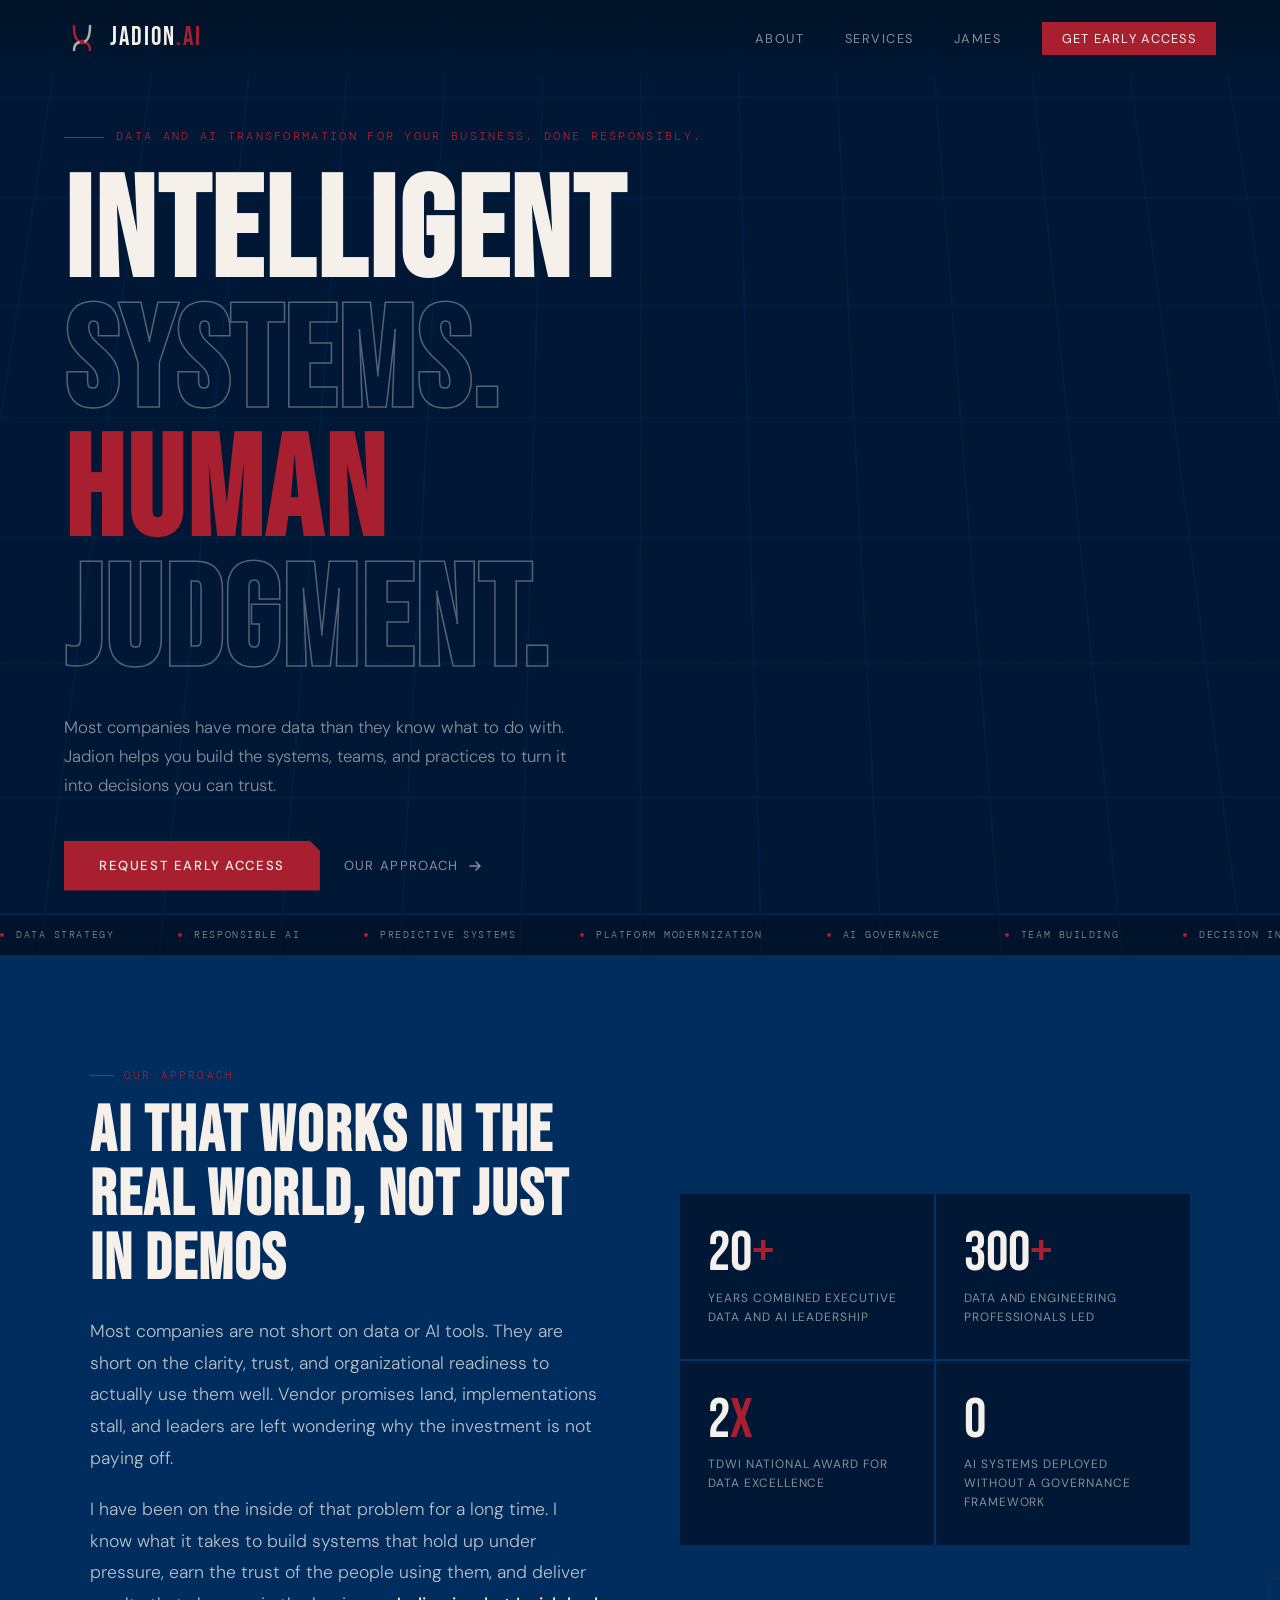
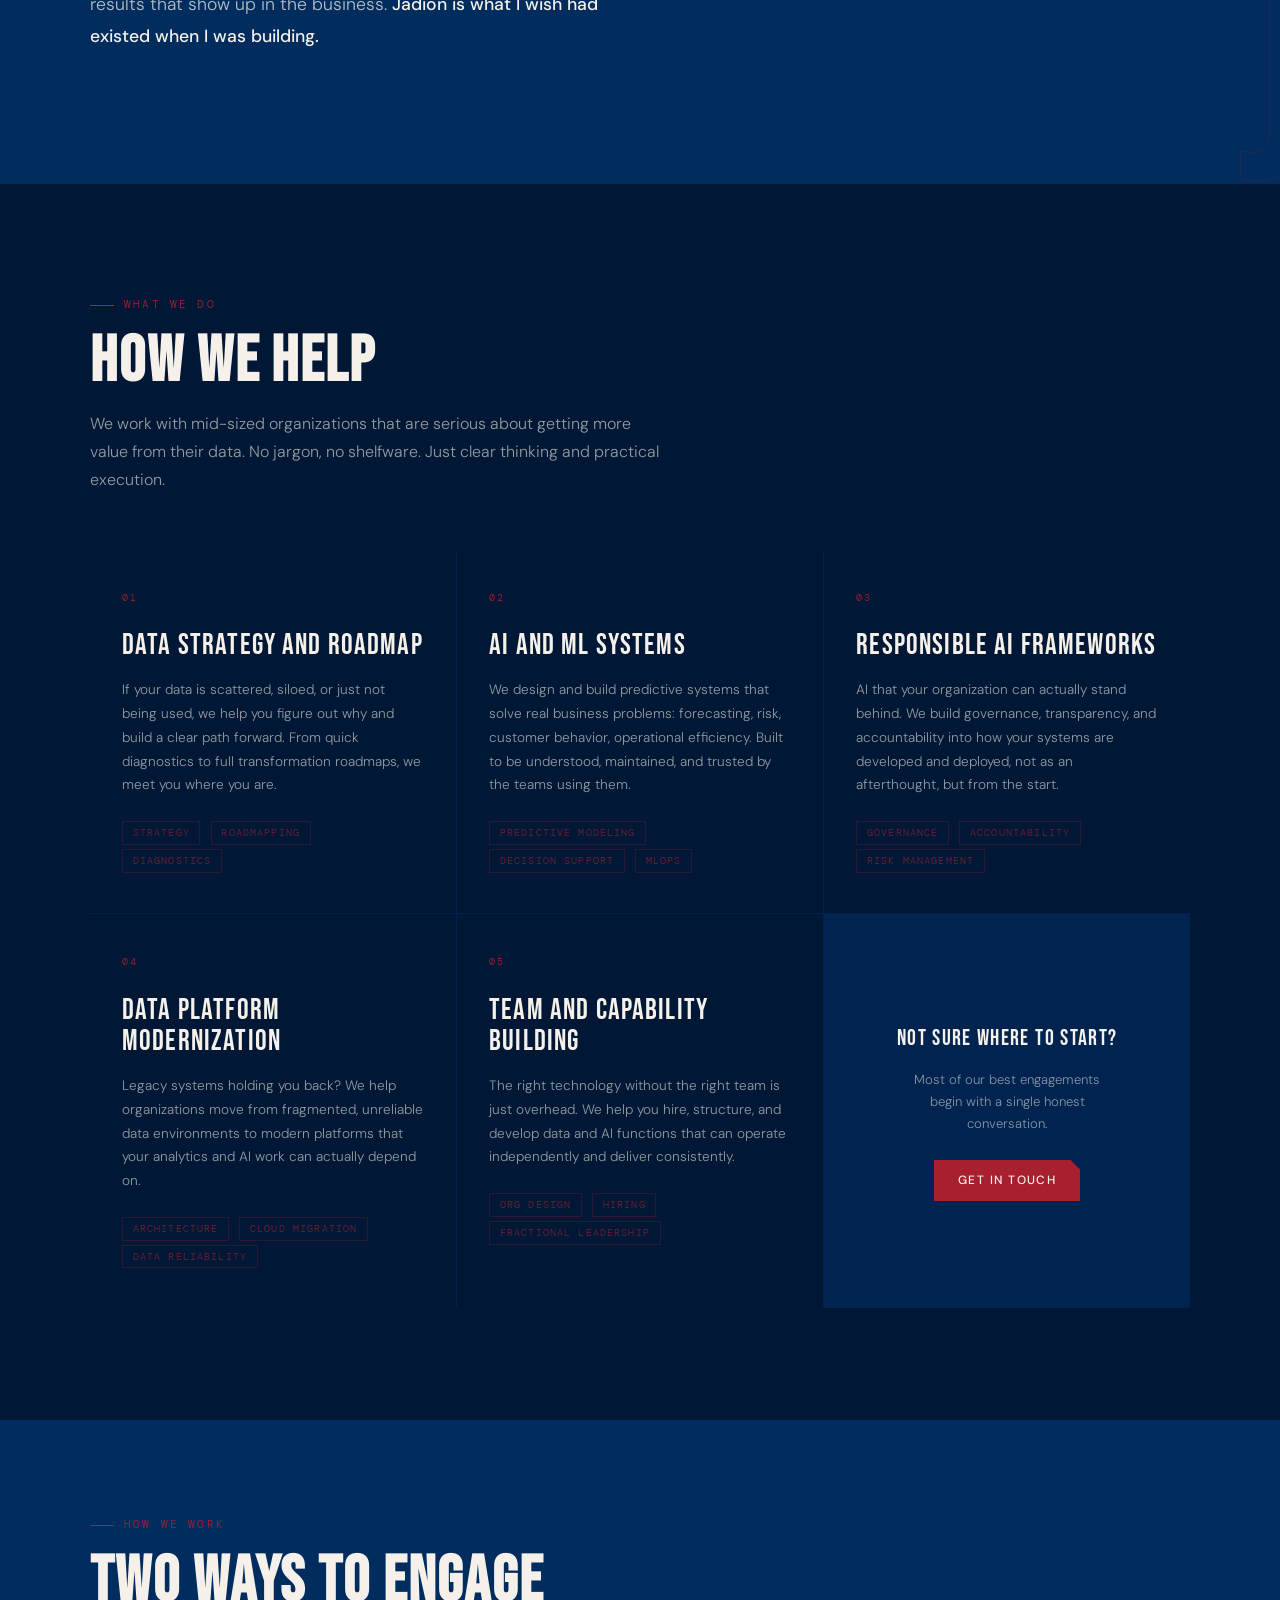
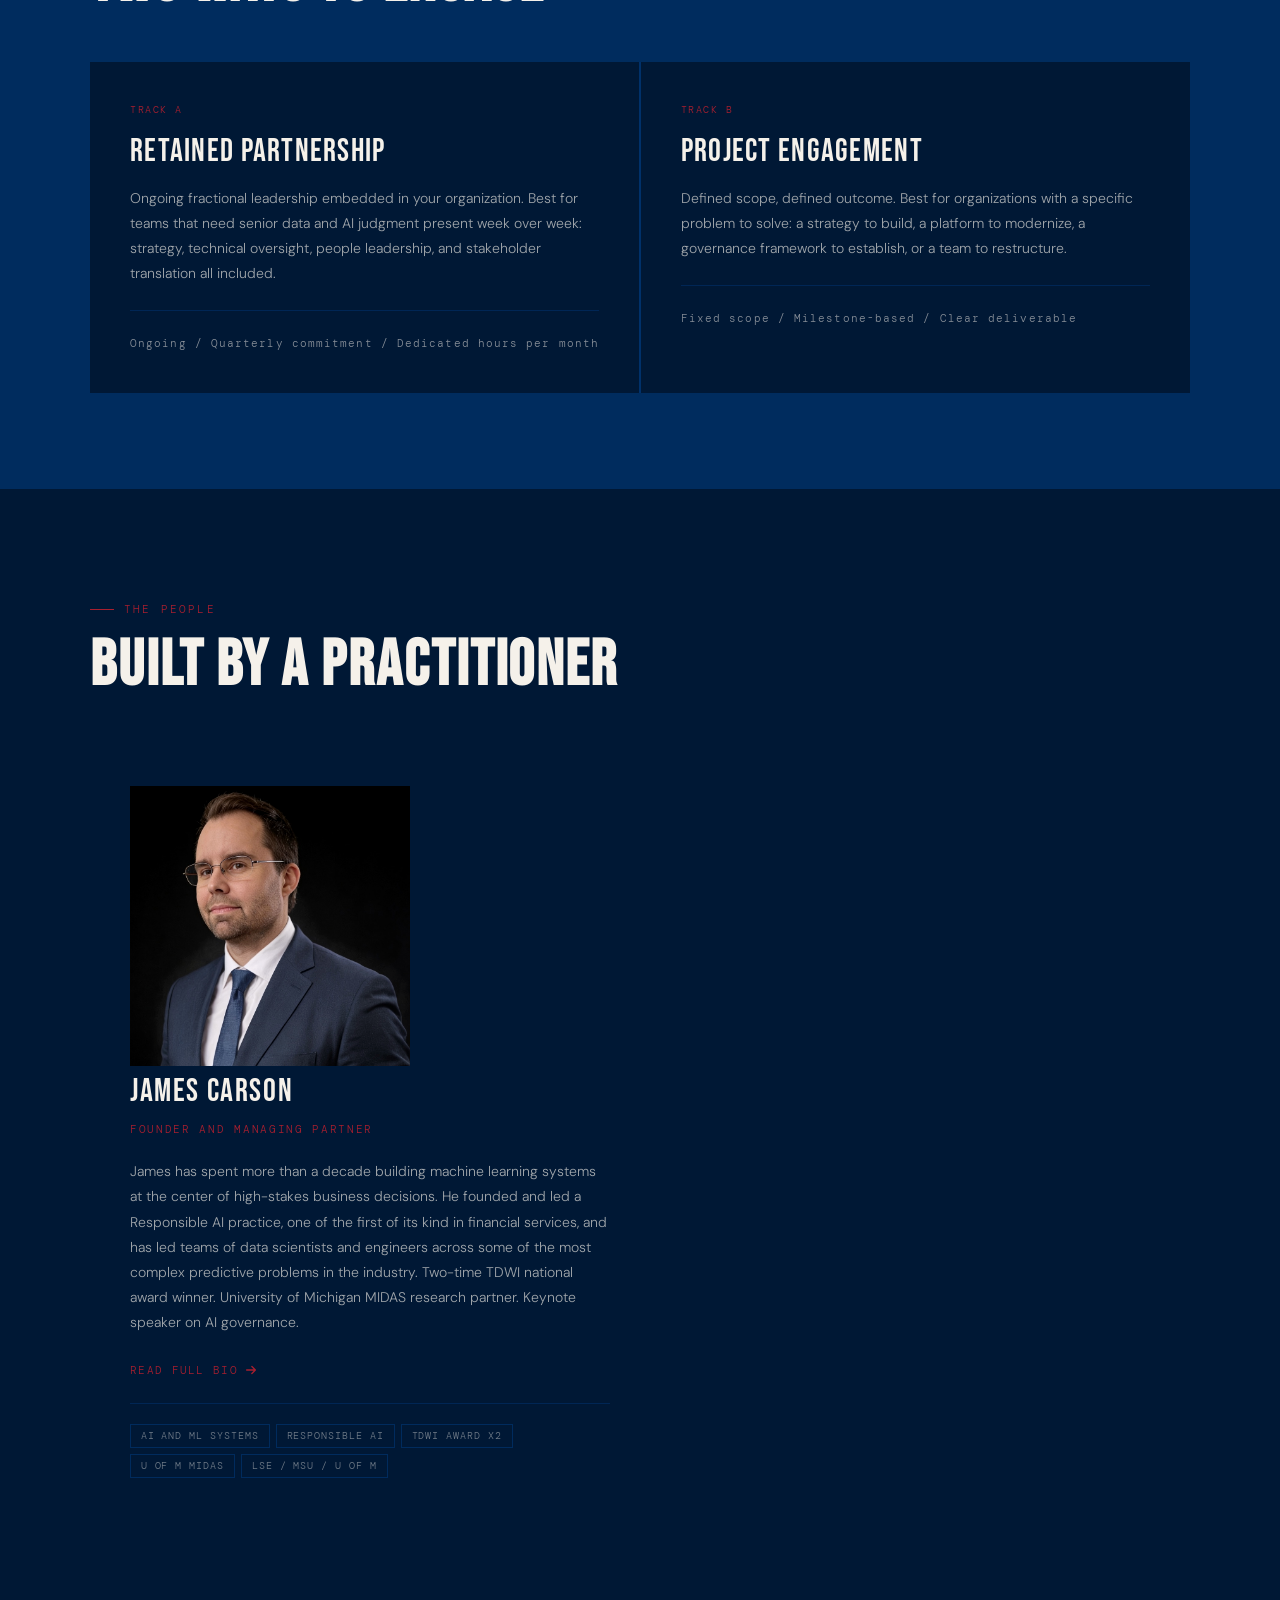
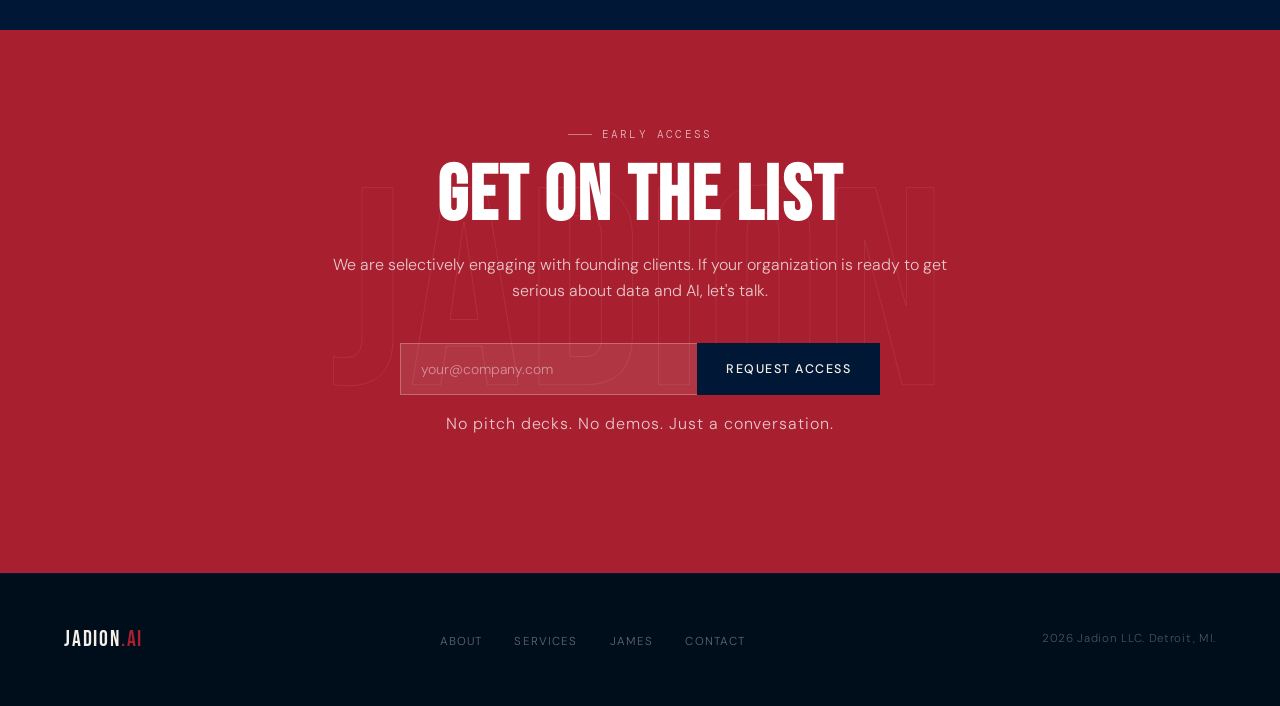
==== index.html @ e030fde5 "Fix duplicate About nav link" ====
<!DOCTYPE html>
<html lang="en">
<head>
<meta charset="UTF-8">
<meta name="viewport" content="width=device-width, initial-scale=1.0">
<title>Jadion.AI</title>
<link rel="preconnect" href="https://fonts.googleapis.com">
<link href="https://fonts.googleapis.com/css2?family=Bebas+Neue&family=DM+Sans:ital,wght@0,300;0,400;0,500;1,300&family=DM+Mono:wght@400;500&display=swap" rel="stylesheet">
<link rel="stylesheet" href="styles.css">
</head>
<body>

<!-- NAV -->
<nav>
  <a href="#" class="nav-logo">
    <svg class="logo-mark" viewBox="0 0 36 36" fill="none" xmlns="http://www.w3.org/2000/svg">
      <path d="M10 6 Q10 22 18 22 Q26 22 26 30" stroke="#A81F2F" stroke-width="2.5" stroke-linecap="round" fill="none"/>
      <path d="M26 6 Q26 22 18 22 Q10 22 10 30" stroke="#F5F1EA" stroke-width="2.5" stroke-linecap="round" fill="none" opacity="0.7"/>
      <circle cx="18" cy="22" r="2.5" fill="#A81F2F"/>
    </svg>
    <span class="nav-wordmark">JADION<span>.AI</span></span>
  </a>
  <ul class="nav-links">
    <li><a href="#thesis">About</a></li>
    <li><a href="#services">Services</a></li>
    <li><a href="#founders">James</a></li>
    <li><a href="#waitlist" class="nav-cta">Get Early Access</a></li>
  </ul>
</nav>

<!-- HERO -->
<section id="hero">
  <div class="hero-bg">
    <div class="grid-lines"></div>
    <div class="signal-ring"></div>
    <div class="signal-ring"></div>
    <div class="signal-ring"></div>
  </div>

  <div class="hero-content">
    <div class="hero-eyebrow">
      <span class="eyebrow-line"></span>
      <span>Data and AI transformation for your business. Done responsibly.</span>
    </div>

    <h1 class="hero-headline">
      INTELLIGENT<br>
      <span class="line-2">SYSTEMS.</span><br>
      <span class="crimson-word">HUMAN</span><br>
      <span class="line-2">JUDGMENT.</span>
    </h1>

    <p class="hero-sub">
      Most companies have more data than they know what to do with. Jadion helps you build the systems, teams, and practices to turn it into decisions you can trust.
    </p>

    <div class="hero-actions">
      <a href="#waitlist" class="btn-primary">Request Early Access</a>
      <a href="#thesis" class="btn-ghost">
        Our approach
        <svg width="16" height="16" viewBox="0 0 16 16" fill="none">
          <path d="M3 8h10M9 4l4 4-4 4" stroke="currentColor" stroke-width="1.5" stroke-linecap="round" stroke-linejoin="round"/>
        </svg>
      </a>
    </div>
  </div>

  <div class="hero-ticker">
    <div class="ticker-track">
      <span class="ticker-item"><span class="ticker-dot"></span>Data Strategy</span>
      <span class="ticker-item"><span class="ticker-dot"></span>Responsible AI</span>
      <span class="ticker-item"><span class="ticker-dot"></span>Predictive Systems</span>
      <span class="ticker-item"><span class="ticker-dot"></span>Platform Modernization</span>
      <span class="ticker-item"><span class="ticker-dot"></span>AI Governance</span>
      <span class="ticker-item"><span class="ticker-dot"></span>Team Building</span>
      <span class="ticker-item"><span class="ticker-dot"></span>Decision Intelligence</span>
      <span class="ticker-item"><span class="ticker-dot"></span>Organizational Transformation</span>
      <span class="ticker-item"><span class="ticker-dot"></span>Data Strategy</span>
      <span class="ticker-item"><span class="ticker-dot"></span>Responsible AI</span>
      <span class="ticker-item"><span class="ticker-dot"></span>Predictive Systems</span>
      <span class="ticker-item"><span class="ticker-dot"></span>Platform Modernization</span>
      <span class="ticker-item"><span class="ticker-dot"></span>AI Governance</span>
      <span class="ticker-item"><span class="ticker-dot"></span>Team Building</span>
      <span class="ticker-item"><span class="ticker-dot"></span>Decision Intelligence</span>
      <span class="ticker-item"><span class="ticker-dot"></span>Organizational Transformation</span>
    </div>
  </div>
</section>

<!-- THESIS -->
<section id="thesis">
  <div class="thesis-inner">
    <div class="thesis-text reveal">
      <div class="section-label">Our Approach</div>
      <h2>AI That Works in the Real World, Not Just in Demos</h2>
      <p>Most companies are not short on data or AI tools. They are short on the clarity, trust, and organizational readiness to actually use them well. Vendor promises land, implementations stall, and leaders are left wondering why the investment is not paying off.</p>
      <p>I have been on the inside of that problem for a long time. I know what it takes to build systems that hold up under pressure, earn the trust of the people using them, and deliver results that show up in the business. <strong>Jadion is what I wish had existed when I was building.</strong></p>
    </div>

    <div class="thesis-stat-grid reveal reveal-delay-2">
      <div class="stat-box">
        <div class="stat-number">20<span>+</span></div>
        <div class="stat-label">Years Combined Executive Data and AI Leadership</div>
      </div>
      <div class="stat-box">
        <div class="stat-number">300<span>+</span></div>
        <div class="stat-label">Data and Engineering Professionals Led</div>
      </div>
      <div class="stat-box">
        <div class="stat-number">2<span>x</span></div>
        <div class="stat-label">TDWI National Award for Data Excellence</div>
      </div>
      <div class="stat-box">
        <div class="stat-number">0</div>
        <div class="stat-label">AI Systems Deployed Without a Governance Framework</div>
      </div>
    </div>
  </div>
  <div class="thesis-number" aria-hidden="true">J</div>
</section>

<!-- SERVICES -->
<section id="services">
  <div class="services-header-block">
    <div class="section-label reveal">What We Do</div>
    <h2 class="reveal">How We Help</h2>
    <p class="reveal services-intro">
      We work with mid-sized organizations that are serious about getting more value from their data. No jargon, no shelfware. Just clear thinking and practical execution.
    </p>
  </div>

  <div class="service-cards">
    <div class="service-card reveal">
      <div class="service-num">01</div>
      <div class="service-title">Data Strategy and Roadmap</div>
      <p class="service-desc">If your data is scattered, siloed, or just not being used, we help you figure out why and build a clear path forward. From quick diagnostics to full transformation roadmaps, we meet you where you are.</p>
      <div>
        <span class="service-tag">Strategy</span>
        <span class="service-tag">Roadmapping</span>
        <span class="service-tag">Diagnostics</span>
      </div>
    </div>

    <div class="service-card reveal reveal-delay-1">
      <div class="service-num">02</div>
      <div class="service-title">AI and ML Systems</div>
      <p class="service-desc">We design and build predictive systems that solve real business problems: forecasting, risk, customer behavior, operational efficiency. Built to be understood, maintained, and trusted by the teams using them.</p>
      <div>
        <span class="service-tag">Predictive Modeling</span>
        <span class="service-tag">Decision Support</span>
        <span class="service-tag">MLOps</span>
      </div>
    </div>

    <div class="service-card reveal reveal-delay-2">
      <div class="service-num">03</div>
      <div class="service-title">Responsible AI Frameworks</div>
      <p class="service-desc">AI that your organization can actually stand behind. We build governance, transparency, and accountability into how your systems are developed and deployed, not as an afterthought, but from the start.</p>
      <div>
        <span class="service-tag">Governance</span>
        <span class="service-tag">Accountability</span>
        <span class="service-tag">Risk Management</span>
      </div>
    </div>

    <div class="service-card reveal">
      <div class="service-num">04</div>
      <div class="service-title">Data Platform Modernization</div>
      <p class="service-desc">Legacy systems holding you back? We help organizations move from fragmented, unreliable data environments to modern platforms that your analytics and AI work can actually depend on.</p>
      <div>
        <span class="service-tag">Architecture</span>
        <span class="service-tag">Cloud Migration</span>
        <span class="service-tag">Data Reliability</span>
      </div>
    </div>

    <div class="service-card reveal reveal-delay-1">
      <div class="service-num">05</div>
      <div class="service-title">Team and Capability Building</div>
      <p class="service-desc">The right technology without the right team is just overhead. We help you hire, structure, and develop data and AI functions that can operate independently and deliver consistently.</p>
      <div>
        <span class="service-tag">Org Design</span>
        <span class="service-tag">Hiring</span>
        <span class="service-tag">Fractional Leadership</span>
      </div>
    </div>

    <div class="service-card service-card--cta reveal reveal-delay-2">
      <div class="service-cta-title">Not sure where to start?</div>
      <p class="service-cta-desc">Most of our best engagements begin with a single honest conversation.</p>
      <a href="#waitlist" class="btn-primary btn-primary--sm">Get in Touch</a>
    </div>
  </div>
</section>

<!-- ENGAGEMENT MODEL -->
<section id="engagement">
  <div class="engagement-header">
    <div class="section-label reveal">How We Work</div>
    <h2 class="reveal">Two Ways to Engage</h2>
  </div>
  <div class="engagement-grid">
    <div class="engagement-track reveal">
      <div class="track-label">Track A</div>
      <div class="track-title">Retained Partnership</div>
      <p class="track-desc">Ongoing fractional leadership embedded in your organization. Best for teams that need senior data and AI judgment present week over week: strategy, technical oversight, people leadership, and stakeholder translation all included.</p>
      <div class="track-detail">Ongoing / Quarterly commitment / Dedicated hours per month</div>
    </div>
    <div class="engagement-track reveal reveal-delay-1">
      <div class="track-label">Track B</div>
      <div class="track-title">Project Engagement</div>
      <p class="track-desc">Defined scope, defined outcome. Best for organizations with a specific problem to solve: a strategy to build, a platform to modernize, a governance framework to establish, or a team to restructure.</p>
      <div class="track-detail">Fixed scope / Milestone-based / Clear deliverable</div>
    </div>
  </div>
</section>

<!-- FOUNDER -->
<section id="founders">
  <div class="founders-inner">
    <div class="section-label reveal">The People</div>
    <h2 class="reveal">Built by a Practitioner</h2>

    <div class="founders-grid founders-grid--single">
      <div class="founder-card reveal">
        <img src="james.jpg" alt="James Carson" class="founder-photo founder-photo--single">
        <div class="founder-name">James Carson</div>
        <div class="founder-role">Founder and Managing Partner</div>
        <p class="founder-bio">James has spent more than a decade building machine learning systems at the center of high-stakes business decisions. He founded and led a Responsible AI practice, one of the first of its kind in financial services, and has led teams of data scientists and engineers across some of the most complex predictive problems in the industry. Two-time TDWI national award winner. University of Michigan MIDAS research partner. Keynote speaker on AI governance.</p>
        <a href="james.html" class="read-more">Read full bio
          <svg width="14" height="14" viewBox="0 0 16 16" fill="none">
            <path d="M3 8h10M9 4l4 4-4 4" stroke="currentColor" stroke-width="1.5" stroke-linecap="round" stroke-linejoin="round"/>
          </svg>
        </a>
        <div class="founder-credentials">
          <span class="cred-tag">AI and ML Systems</span>
          <span class="cred-tag">Responsible AI</span>
          <span class="cred-tag">TDWI Award x2</span>
          <span class="cred-tag">U of M MIDAS</span>
          <span class="cred-tag">LSE / MSU / U of M</span>
        </div>
      </div>
    </div>
  </div>
</section>

<!-- WAITLIST -->
<section id="waitlist">
  <div class="waitlist-bg-text" aria-hidden="true">JADION</div>
  <div class="waitlist-inner">
    <div class="section-label waitlist-label">Early Access</div>
    <h2>Get on the List</h2>
    <p>We are selectively engaging with founding clients. If your organization is ready to get serious about data and AI, let's talk.</p>

    <div id="form-wrap">
      <div class="waitlist-form">
        <input class="waitlist-input" type="email" id="email-input" placeholder="your@company.com" autocomplete="off"/>
        <button class="waitlist-btn" onclick="handleSubmit()">Request Access</button>
      </div>
      <p class="waitlist-note">No pitch decks. No demos. Just a conversation.</p>
    </div>

    <div class="success-msg" id="success-msg">
      Request received. We will be in touch shortly.
    </div>
  </div>
</section>

<!-- FOOTER -->
<footer>
  <div class="footer-logo">JADION<span>.AI</span></div>
  <ul class="footer-links">
    <li><a href="#thesis">About</a></li>
    <li><a href="#services">Services</a></li>
    <li><a href="#founders">James</a></li>
    <li><a href="#waitlist">Contact</a></li>
  </ul>
  <div class="footer-copy">2026 Jadion LLC. Detroit, MI.</div>
</footer>

<script src="main.js"></script>
</body>
</html>
---- styles.css ----
/* ============================================================
   Jadion.AI — styles.css
   Brand: Navy #002C5E / Crimson #A81F2F / Cream #F5F1EA
   Fonts: Bebas Neue (display), DM Sans (body), DM Mono (mono)
   ============================================================ */

/* RESET & ROOT
   ============================================================ */
*, *::before, *::after {
  box-sizing: border-box;
  margin: 0;
  padding: 0;
}

:root {
  --navy:          #002C5E;
  --navy-deep:     #001835;
  --navy-mid:      #003E85;
  --crimson:       #A81F2F;
  --crimson-bright:#D02537;
  --cream:         #F5F1EA;
  --text-dim:      rgba(245,241,234,0.55);
  --font-display:  'Bebas Neue', sans-serif;
  --font-body:     'DM Sans', sans-serif;
  --font-mono:     'DM Mono', monospace;
}

html { scroll-behavior: smooth; }

body {
  background: var(--navy-deep);
  color: var(--cream);
  font-family: var(--font-body);
  font-weight: 300;
  overflow-x: hidden;
  line-height: 1.6;
}


/* NAVIGATION
   ============================================================ */
nav {
  position: fixed; top: 0; left: 0; right: 0; z-index: 100;
  display: flex; align-items: center; justify-content: space-between;
  padding: 1.25rem 4rem;
  background: linear-gradient(180deg, rgba(0,18,37,0.95) 0%, transparent 100%);
  backdrop-filter: blur(2px);
}

.nav-logo {
  display: flex; align-items: center; gap: 10px;
  text-decoration: none;
}

.logo-mark { width: 36px; height: 36px; flex-shrink: 0; }

.nav-wordmark {
  font-family: var(--font-display);
  font-size: 1.6rem;
  letter-spacing: 0.08em;
  color: var(--cream);
  line-height: 1;
}

.nav-wordmark span { color: var(--crimson); }

.nav-links {
  display: flex; align-items: center; gap: 2.5rem;
  list-style: none;
}

.nav-links a {
  color: var(--text-dim);
  text-decoration: none;
  font-size: 0.8rem;
  letter-spacing: 0.12em;
  text-transform: uppercase;
  font-weight: 400;
  transition: color 0.2s;
}

.nav-links a:hover { color: var(--cream); }

.nav-cta {
  background: var(--crimson) !important;
  color: var(--cream) !important;
  padding: 0.5rem 1.25rem !important;
  letter-spacing: 0.1em !important;
  transition: background 0.2s !important;
}

.nav-cta:hover { background: var(--crimson-bright) !important; }


/* SHARED SECTION STYLES
   ============================================================ */
section { padding: 7rem 4rem; }

.section-label {
  font-family: var(--font-mono);
  font-size: 0.68rem;
  letter-spacing: 0.2em;
  text-transform: uppercase;
  color: var(--crimson);
  margin-bottom: 1rem;
  display: flex; align-items: center; gap: 10px;
}

.section-label::before {
  content: '';
  display: inline-block;
  width: 24px; height: 1px;
  background: var(--crimson);
}

h2 {
  font-family: var(--font-display);
  font-size: clamp(2.8rem, 5vw, 4.5rem);
  line-height: 1;
  letter-spacing: 0.03em;
  color: var(--cream);
  margin-bottom: 1.5rem;
}


/* SHARED BUTTONS
   ============================================================ */
.btn-primary {
  display: inline-block;
  padding: 0.9rem 2.2rem;
  background: var(--crimson);
  color: var(--cream);
  font-family: var(--font-body);
  font-size: 0.82rem;
  font-weight: 500;
  letter-spacing: 0.12em;
  text-transform: uppercase;
  text-decoration: none;
  border: none; cursor: pointer;
  transition: background 0.2s, transform 0.15s;
  clip-path: polygon(0 0, calc(100% - 10px) 0, 100% 10px, 100% 100%, 0 100%);
}

.btn-primary:hover { background: var(--crimson-bright); transform: translateY(-2px); }

.btn-primary--sm { font-size: 0.75rem; padding: 0.7rem 1.5rem; }

.btn-ghost {
  display: inline-flex; align-items: center; gap: 8px;
  color: var(--text-dim);
  font-size: 0.82rem;
  font-weight: 400;
  letter-spacing: 0.1em;
  text-transform: uppercase;
  text-decoration: none;
  transition: color 0.2s;
  cursor: pointer; background: none; border: none;
}

.btn-ghost:hover { color: var(--cream); }
.btn-ghost svg { transition: transform 0.2s; }
.btn-ghost:hover svg { transform: translateX(4px); }


/* SCROLL REVEAL
   ============================================================ */
.reveal {
  opacity: 0;
  transform: translateY(32px);
  transition: opacity 0.7s ease, transform 0.7s ease;
}

.reveal.visible   { opacity: 1; transform: translateY(0); }
.reveal-delay-1   { transition-delay: 0.1s; }
.reveal-delay-2   { transition-delay: 0.2s; }
.reveal-delay-3   { transition-delay: 0.3s; }


/* HERO
   ============================================================ */
#hero {
  min-height: 100vh;
  display: flex; flex-direction: column; justify-content: center;
  padding: 8rem 4rem 4rem;
  position: relative;
  overflow: hidden;
}

.hero-bg { position: absolute; inset: 0; z-index: 0; overflow: hidden; }

.grid-lines {
  position: absolute; inset: 0;
  background-image:
    linear-gradient(rgba(0,62,133,0.18) 1px, transparent 1px),
    linear-gradient(90deg, rgba(0,62,133,0.18) 1px, transparent 1px);
  background-size: 80px 80px;
  transform: perspective(800px) rotateX(12deg) scale(1.2);
  transform-origin: 50% 0%;
  animation: gridPulse 8s ease-in-out infinite;
}

@keyframes gridPulse {
  0%, 100% { opacity: 0.6; }
  50%       { opacity: 1;   }
}

.signal-ring {
  position: absolute;
  border-radius: 50%;
  border: 1px solid var(--crimson);
  opacity: 0;
  animation: ripple 6s ease-out infinite;
}

.signal-ring:nth-child(2) { animation-delay: 2s; }
.signal-ring:nth-child(3) { animation-delay: 4s; }

@keyframes ripple {
  0%   { width: 0;        height: 0;        top: 50%; left: 50%; margin: 0;       opacity: 0.6; }
  100% { width: 120vmax;  height: 120vmax;  top: 50%; left: 50%; margin: -60vmax; opacity: 0;   }
}

.hero-content { position: relative; z-index: 2; max-width: 900px; }

.hero-eyebrow {
  font-family: var(--font-mono);
  font-size: 0.72rem;
  letter-spacing: 0.2em;
  text-transform: uppercase;
  color: var(--crimson);
  margin-bottom: 1.5rem;
  opacity: 0;
  animation: fadeUp 0.8s 0.2s forwards;
  display: flex; align-items: center; gap: 12px;
}

.eyebrow-line {
  display: inline-block;
  width: 40px; height: 1px;
  background: var(--crimson);
}

.hero-headline {
  font-family: var(--font-display);
  font-size: clamp(5rem, 11vw, 10rem);
  line-height: 0.92;
  letter-spacing: 0.02em;
  color: var(--cream);
  margin-bottom: 1.5rem;
  opacity: 0;
  animation: fadeUp 0.8s 0.4s forwards;
}

.hero-headline .line-2 {
  color: transparent;
  -webkit-text-stroke: 1.5px rgba(245,241,234,0.35);
}

.hero-headline .crimson-word {
  color: var(--crimson);
  -webkit-text-stroke: 0;
}

.hero-sub {
  font-size: 1.05rem;
  font-weight: 300;
  color: var(--text-dim);
  max-width: 520px;
  margin-bottom: 2.5rem;
  opacity: 0;
  animation: fadeUp 0.8s 0.6s forwards;
  line-height: 1.75;
}

.hero-actions {
  display: flex; align-items: center; gap: 1.5rem;
  opacity: 0;
  animation: fadeUp 0.8s 0.8s forwards;
}

@keyframes fadeUp {
  from { opacity: 0; transform: translateY(24px); }
  to   { opacity: 1; transform: translateY(0);    }
}

.hero-ticker {
  position: absolute;
  bottom: 0; left: 0; right: 0; z-index: 2;
  border-top: 1px solid rgba(0,62,133,0.5);
  overflow: hidden;
  padding: 0.7rem 0;
  background: rgba(0,18,37,0.6);
}

.ticker-track {
  display: flex; gap: 4rem;
  white-space: nowrap;
  animation: ticker 25s linear infinite;
}

.ticker-item {
  font-family: var(--font-mono);
  font-size: 0.65rem;
  letter-spacing: 0.15em;
  text-transform: uppercase;
  color: var(--text-dim);
  flex-shrink: 0;
  display: flex; align-items: center; gap: 0.75rem;
}

.ticker-dot {
  width: 4px; height: 4px;
  border-radius: 50%;
  background: var(--crimson);
  flex-shrink: 0;
}

@keyframes ticker {
  0%   { transform: translateX(0);    }
  100% { transform: translateX(-50%); }
}


/* THESIS
   ============================================================ */
#thesis {
  background: var(--navy);
  position: relative;
  overflow: hidden;
}

.thesis-inner {
  display: grid;
  grid-template-columns: 1fr 1fr;
  gap: 5rem;
  align-items: center;
  max-width: 1100px;
  margin: 0 auto;
}

.thesis-number {
  font-family: var(--font-display);
  font-size: 18rem;
  line-height: 0.85;
  color: transparent;
  -webkit-text-stroke: 1px rgba(168,31,47,0.2);
  position: absolute;
  right: -2rem; bottom: -2rem;
  pointer-events: none;
  user-select: none;
}

.thesis-text p {
  font-size: 1.1rem;
  line-height: 1.8;
  color: rgba(245,241,234,0.75);
  margin-bottom: 1.25rem;
}

.thesis-text p strong { color: var(--cream); font-weight: 500; }

.thesis-stat-grid {
  display: grid;
  grid-template-columns: 1fr 1fr;
  gap: 1.5px;
  background: rgba(0,62,133,0.3);
}

.stat-box {
  background: var(--navy-deep);
  padding: 2rem 1.75rem;
  transition: background 0.2s;
}

.stat-box:hover { background: rgba(0,44,94,0.8); }

.stat-number {
  font-family: var(--font-display);
  font-size: 3.5rem;
  line-height: 1;
  color: var(--cream);
  margin-bottom: 0.4rem;
}

.stat-number span { color: var(--crimson); }

.stat-label {
  font-size: 0.75rem;
  font-weight: 400;
  letter-spacing: 0.08em;
  text-transform: uppercase;
  color: var(--text-dim);
}


/* SERVICES
   ============================================================ */
#services { background: var(--navy-deep); }

.services-header-block {
  max-width: 1100px;
  margin: 0 auto;
}

.services-intro {
  font-size: 1rem;
  color: rgba(245,241,234,0.6);
  max-width: 580px;
  font-weight: 300;
  line-height: 1.75;
  margin-top: -0.5rem;
}

.service-cards {
  display: grid;
  grid-template-columns: repeat(3, 1fr);
  gap: 1.5px;
  background: rgba(0,62,133,0.25);
  max-width: 1100px;
  margin: 3.5rem auto 0;
}

.service-card {
  background: var(--navy-deep);
  padding: 2.5rem 2rem;
  position: relative;
  overflow: hidden;
  transition: background 0.3s;
}

.service-card::after {
  content: '';
  position: absolute;
  bottom: 0; left: 0; right: 0;
  height: 2px;
  background: var(--crimson);
  transform: scaleX(0);
  transform-origin: left;
  transition: transform 0.3s;
}

.service-card:hover                { background: rgba(0,44,94,0.7); }
.service-card:hover::after         { transform: scaleX(1); }

.service-card--cta {
  display: flex; flex-direction: column;
  justify-content: center; align-items: center;
  text-align: center;
  background: rgba(0,44,94,0.3);
}

.service-num {
  font-family: var(--font-mono);
  font-size: 0.65rem;
  color: var(--crimson);
  letter-spacing: 0.15em;
  margin-bottom: 1.5rem;
}

.service-title {
  font-family: var(--font-display);
  font-size: 1.8rem;
  letter-spacing: 0.04em;
  color: var(--cream);
  margin-bottom: 1rem;
  line-height: 1.1;
}

.service-desc {
  font-size: 0.85rem;
  line-height: 1.75;
  color: rgba(245,241,234,0.6);
  font-weight: 300;
  margin-bottom: 1.25rem;
}

.service-tag {
  display: inline-block;
  font-family: var(--font-mono);
  font-size: 0.6rem;
  letter-spacing: 0.12em;
  text-transform: uppercase;
  color: rgba(168,31,47,0.7);
  border: 1px solid rgba(168,31,47,0.25);
  padding: 0.2rem 0.6rem;
  margin-right: 0.4rem;
  margin-top: 0.25rem;
}

.service-cta-title {
  font-family: var(--font-display);
  font-size: 1.4rem;
  letter-spacing: 0.06em;
  color: var(--cream);
  margin-bottom: 0.75rem;
}

.service-cta-desc {
  font-size: 0.82rem;
  color: var(--text-dim);
  line-height: 1.7;
  margin-bottom: 1.5rem;
  max-width: 220px;
}


/* ENGAGEMENT MODEL
   ============================================================ */
#engagement {
  background: var(--navy);
  padding: 6rem 4rem;
}

.engagement-header { max-width: 1100px; margin: 0 auto; }

.engagement-grid {
  max-width: 1100px;
  margin: 3rem auto 0;
  display: grid;
  grid-template-columns: 1fr 1fr;
  gap: 1.5px;
  background: rgba(0,62,133,0.3);
}

.engagement-track {
  background: var(--navy-deep);
  padding: 2.5rem;
}

.track-label {
  font-family: var(--font-mono);
  font-size: 0.65rem;
  letter-spacing: 0.15em;
  text-transform: uppercase;
  color: var(--crimson);
  margin-bottom: 1rem;
}

.track-title {
  font-family: var(--font-display);
  font-size: 2rem;
  letter-spacing: 0.04em;
  color: var(--cream);
  margin-bottom: 1rem;
  line-height: 1.1;
}

.track-desc {
  font-size: 0.875rem;
  line-height: 1.8;
  color: rgba(245,241,234,0.65);
  font-weight: 300;
}

.track-detail {
  margin-top: 1.5rem;
  padding-top: 1.5rem;
  border-top: 1px solid rgba(0,62,133,0.4);
  font-family: var(--font-mono);
  font-size: 0.68rem;
  letter-spacing: 0.1em;
  color: var(--text-dim);
}


/* FOUNDERS
   ============================================================ */
#founders {
  background: var(--navy-deep);
  padding: 7rem 4rem;
}

.founder-photo {
  width: 100%;
  aspect-ratio: 1 / 1;
  object-fit: cover;
  object-position: center top;
  display: block;
  filter: grayscale(20%) contrast(1.05);
  transition: filter 0.3s;
}

.founder-card:hover .founder-photo { filter: grayscale(0%) contrast(1.05); }

.founders-inner { max-width: 1100px; margin: 0 auto; }

.founders-grid {
  display: grid;
  grid-template-columns: 1fr 1fr;
  gap: 1.5px;
  background: rgba(0,62,133,0.3);
  margin-top: 3rem;
}

.founders-grid--single {
  grid-template-columns: 1fr;
  max-width: 560px;
  background: none;
}

.founder-photo--single {
  width: 100%;
  max-width: 280px;
  height: 280px;
}

.founder-card {
  background: var(--navy-deep);
  padding: 2.5rem;
}

.founder-name {
  font-family: var(--font-display);
  font-size: 2rem;
  letter-spacing: 0.05em;
  color: var(--cream);
  margin-bottom: 0.25rem;
}

.founder-role {
  font-family: var(--font-mono);
  font-size: 0.7rem;
  letter-spacing: 0.15em;
  text-transform: uppercase;
  color: var(--crimson);
  margin-bottom: 1.25rem;
}

.founder-bio {
  font-size: 0.875rem;
  line-height: 1.8;
  color: rgba(245,241,234,0.65);
  margin-bottom: 1.25rem;
}

.read-more {
  display: inline-flex; align-items: center; gap: 6px;
  font-family: var(--font-mono);
  font-size: 0.68rem;
  letter-spacing: 0.12em;
  text-transform: uppercase;
  color: var(--crimson);
  text-decoration: none;
  margin-bottom: 1.5rem;
  transition: gap 0.2s;
}

.read-more:hover { gap: 10px; }

.founder-credentials {
  padding-top: 1.25rem;
  border-top: 1px solid rgba(0,62,133,0.4);
  display: flex; flex-wrap: wrap; gap: 0.4rem;
}

.cred-tag {
  font-family: var(--font-mono);
  font-size: 0.6rem;
  letter-spacing: 0.1em;
  text-transform: uppercase;
  color: rgba(245,241,234,0.45);
  border: 1px solid rgba(0,62,133,0.5);
  padding: 0.2rem 0.6rem;
}


/* BIO PAGES
   ============================================================ */
.bio-page {
  max-width: 760px;
  margin: 0 auto;
  padding: 8rem 4rem 6rem;
}

.bio-back {
  margin-bottom: 3rem;
}

.bio-photo {
  width: 200px;
  height: 200px;
  object-fit: cover;
  object-position: center top;
  display: block;
  margin-bottom: 2rem;
  filter: grayscale(10%) contrast(1.05);
}

.bio-back .btn-ghost svg { transition: transform 0.2s; }
.bio-back .btn-ghost:hover svg { transform: translateX(-4px); }

.bio-header {
  margin-bottom: 3rem;
  padding-bottom: 3rem;
  border-bottom: 1px solid rgba(0,62,133,0.3);
}

.bio-name {
  font-family: var(--font-display);
  font-size: clamp(3.5rem, 7vw, 6rem);
  line-height: 0.95;
  letter-spacing: 0.03em;
  color: var(--cream);
  margin-bottom: 1.5rem;
  margin-top: 0.5rem;
}

.bio-tag-row {
  display: flex; flex-wrap: wrap; gap: 0.4rem;
}

.bio-body p {
  font-size: 1rem;
  line-height: 1.85;
  color: rgba(245,241,234,0.8);
  font-weight: 300;
  margin-bottom: 1.5rem;
}

.bio-cta {
  margin-top: 3rem;
  padding-top: 3rem;
  border-top: 1px solid rgba(0,62,133,0.3);
}


/* WAITLIST
   ============================================================ */
#waitlist {
  background: var(--crimson);
  position: relative;
  overflow: hidden;
  padding: 6rem 4rem;
}

.waitlist-bg-text {
  position: absolute;
  top: 50%; left: 50%;
  transform: translate(-50%, -50%);
  font-family: var(--font-display);
  font-size: 22vw;
  color: transparent;
  -webkit-text-stroke: 1px rgba(255,255,255,0.08);
  white-space: nowrap;
  pointer-events: none;
  user-select: none;
  letter-spacing: 0.02em;
}

.waitlist-inner {
  position: relative; z-index: 2;
  max-width: 640px;
  margin: 0 auto;
  text-align: center;
}

.waitlist-inner h2 {
  font-size: clamp(3rem, 6vw, 5.5rem);
  margin-bottom: 1rem;
  color: #fff;
}

.waitlist-inner p {
  font-size: 1rem;
  color: rgba(255,255,255,0.75);
  margin-bottom: 2.5rem;
  font-weight: 300;
}

.waitlist-label {
  justify-content: center;
  color: rgba(255,255,255,0.7);
}

.waitlist-label::before { background: rgba(255,255,255,0.4); }

.waitlist-form {
  display: flex;
  max-width: 480px;
  margin: 0 auto;
}

.waitlist-input {
  flex: 1;
  padding: 1rem 1.25rem;
  background: rgba(255,255,255,0.1);
  border: 1px solid rgba(255,255,255,0.25);
  border-right: none;
  color: #fff;
  font-family: var(--font-body);
  font-size: 0.875rem;
  font-weight: 300;
  outline: none;
  transition: background 0.2s;
}

.waitlist-input::placeholder { color: rgba(255,255,255,0.45); }
.waitlist-input:focus         { background: rgba(255,255,255,0.15); }

.waitlist-btn {
  padding: 1rem 1.75rem;
  background: var(--navy-deep);
  color: var(--cream);
  border: 1px solid var(--navy-deep);
  font-family: var(--font-body);
  font-size: 0.78rem;
  font-weight: 500;
  letter-spacing: 0.12em;
  text-transform: uppercase;
  cursor: pointer;
  transition: background 0.2s;
  white-space: nowrap;
}

.waitlist-btn:hover { background: #000d1a; }

.waitlist-note {
  font-size: 0.72rem;
  color: rgba(255,255,255,0.45);
  margin-top: 1rem;
  letter-spacing: 0.06em;
}

.success-msg {
  display: none;
  font-family: var(--font-mono);
  font-size: 0.85rem;
  letter-spacing: 0.12em;
  text-transform: uppercase;
  color: #fff;
  padding: 1rem;
  border: 1px solid rgba(255,255,255,0.35);
}


/* FOOTER
   ============================================================ */
footer {
  background: #000d1a;
  padding: 3rem 4rem;
  display: flex;
  justify-content: space-between;
  align-items: center;
  border-top: 1px solid rgba(0,62,133,0.3);
}

.footer-logo {
  font-family: var(--font-display);
  font-size: 1.4rem;
  letter-spacing: 0.08em;
  color: var(--cream);
}

.footer-logo span { color: var(--crimson); }

.footer-copy {
  font-size: 0.72rem;
  color: rgba(245,241,234,0.3);
  letter-spacing: 0.06em;
}

.footer-links { display: flex; gap: 2rem; list-style: none; }

.footer-links a {
  font-size: 0.72rem;
  color: rgba(245,241,234,0.4);
  text-decoration: none;
  letter-spacing: 0.1em;
  text-transform: uppercase;
  transition: color 0.2s;
}

.footer-links a:hover { color: var(--cream); }


/* RESPONSIVE
   ============================================================ */
@media (max-width: 768px) {
  nav                       { padding: 1rem 1.5rem; }
  .nav-links                { display: none; }
  #hero                     { padding: 7rem 1.5rem 5rem; }
  section                   { padding: 5rem 1.5rem; }
  #engagement               { padding: 5rem 1.5rem; }
  #waitlist                 { padding: 5rem 1.5rem; }
  #founders                 { padding: 5rem 1.5rem; }
  .bio-page                 { padding: 6rem 1.5rem 4rem; }
  .thesis-inner             { grid-template-columns: 1fr; gap: 3rem; }
  .thesis-stat-grid         { grid-template-columns: 1fr 1fr; }
  .service-cards            { grid-template-columns: 1fr; }
  .engagement-grid          { grid-template-columns: 1fr; }
  .founders-grid            { grid-template-columns: 1fr; }
  footer                    { flex-direction: column; gap: 1.5rem; text-align: center; }
  .waitlist-form            { flex-direction: column; }
  .waitlist-input           { border-right: 1px solid rgba(255,255,255,0.25); border-bottom: none; }
}
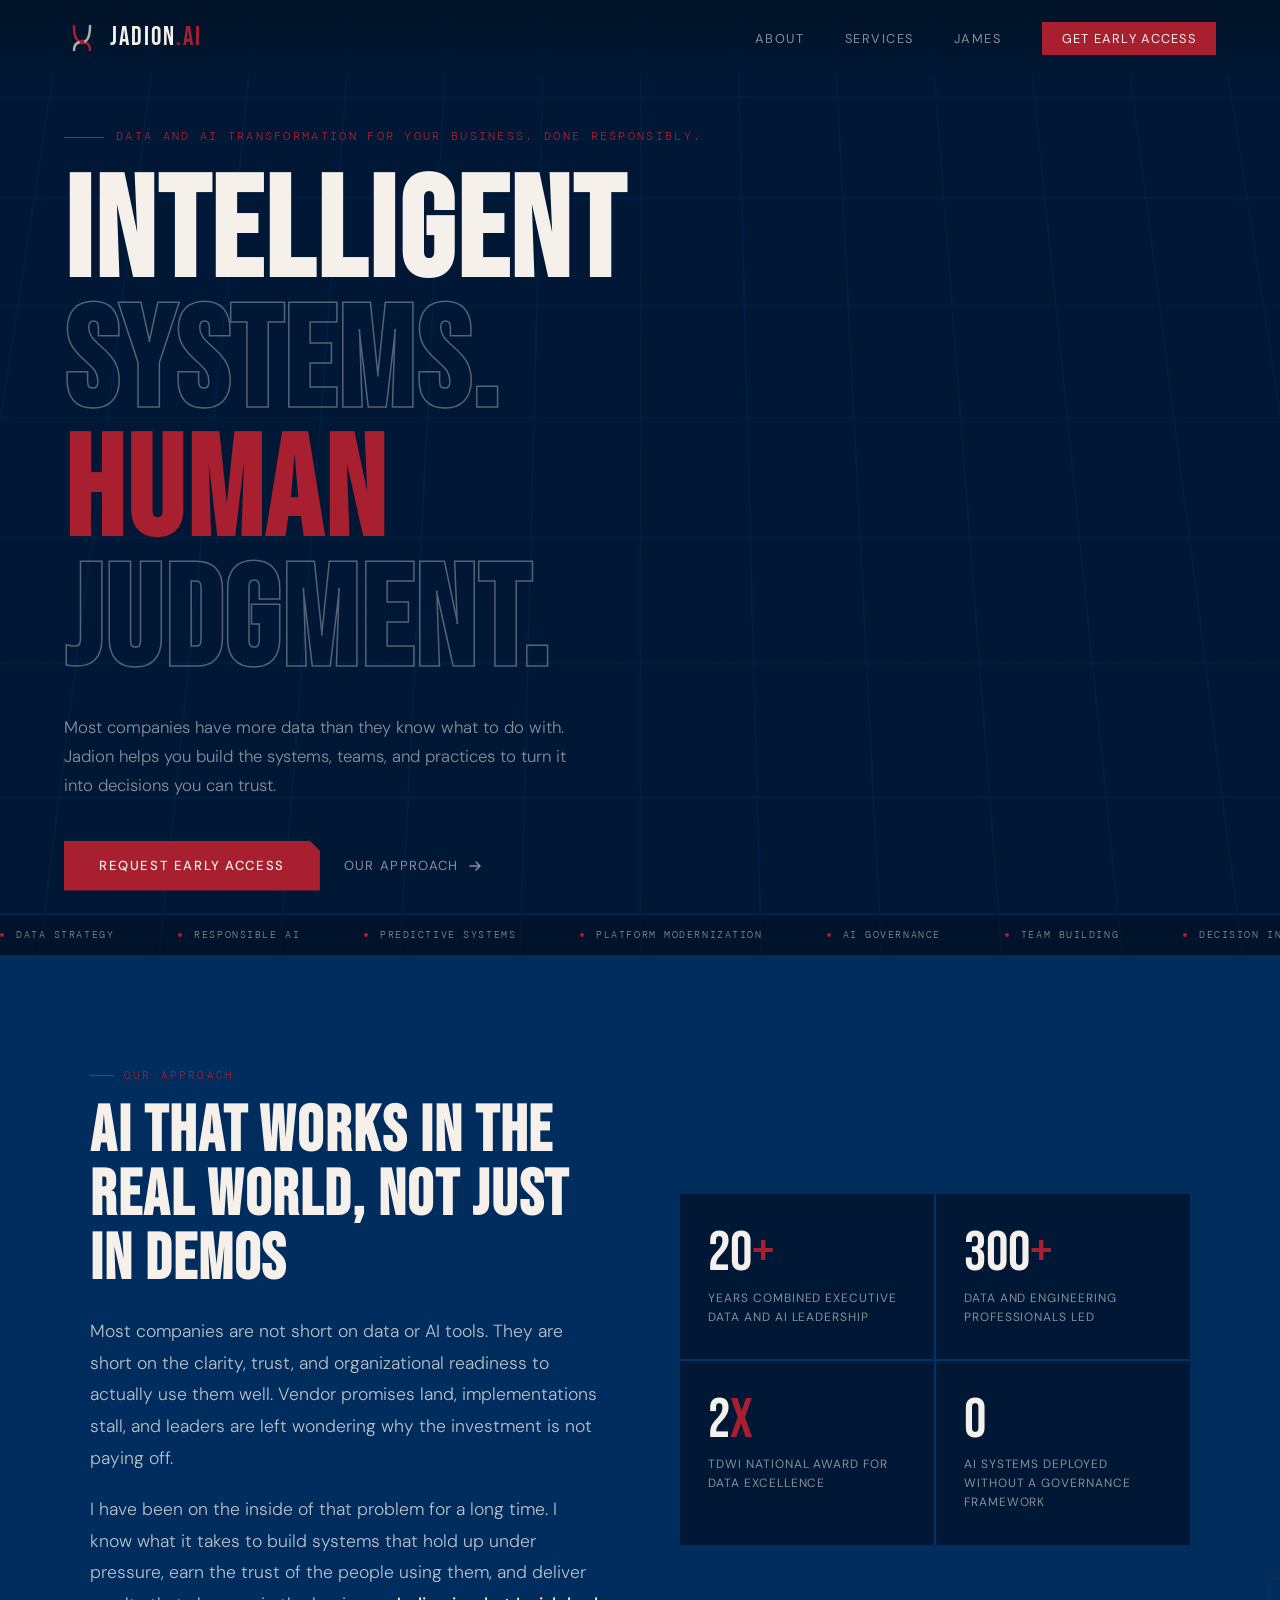
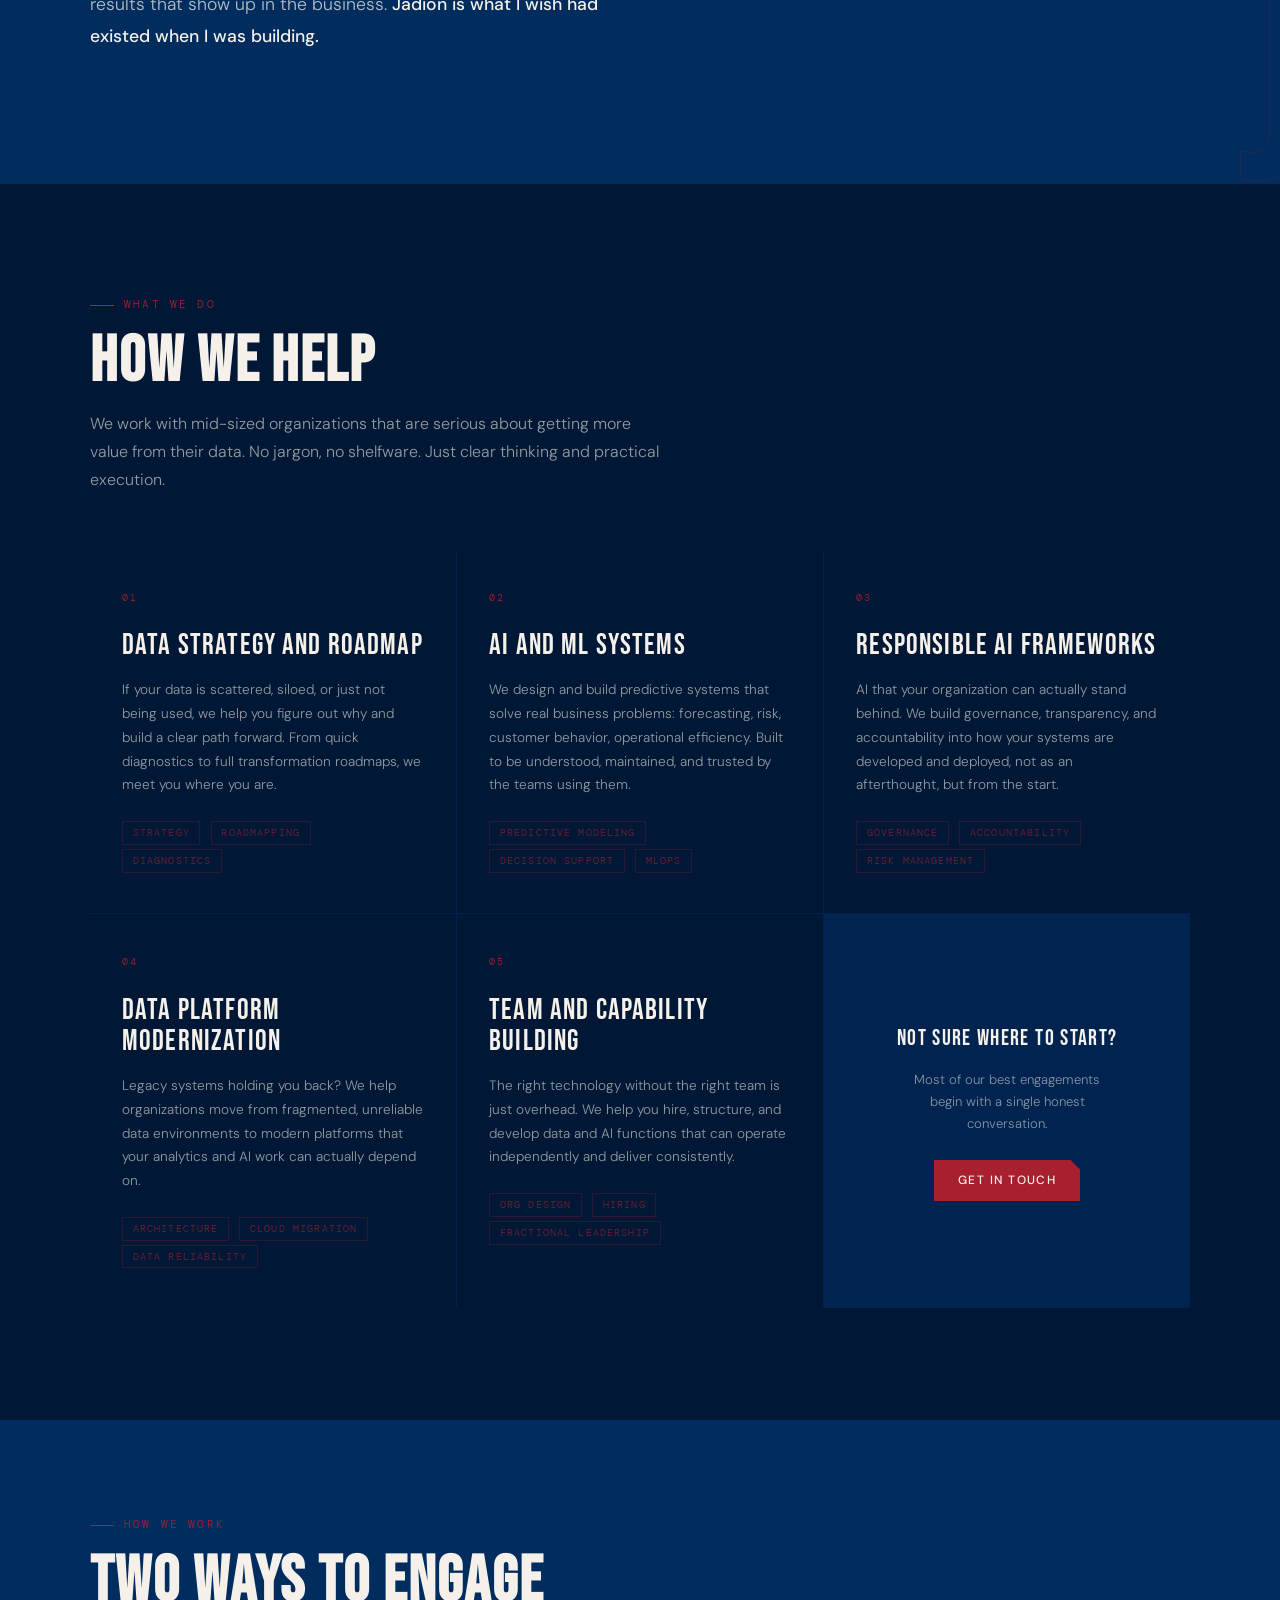
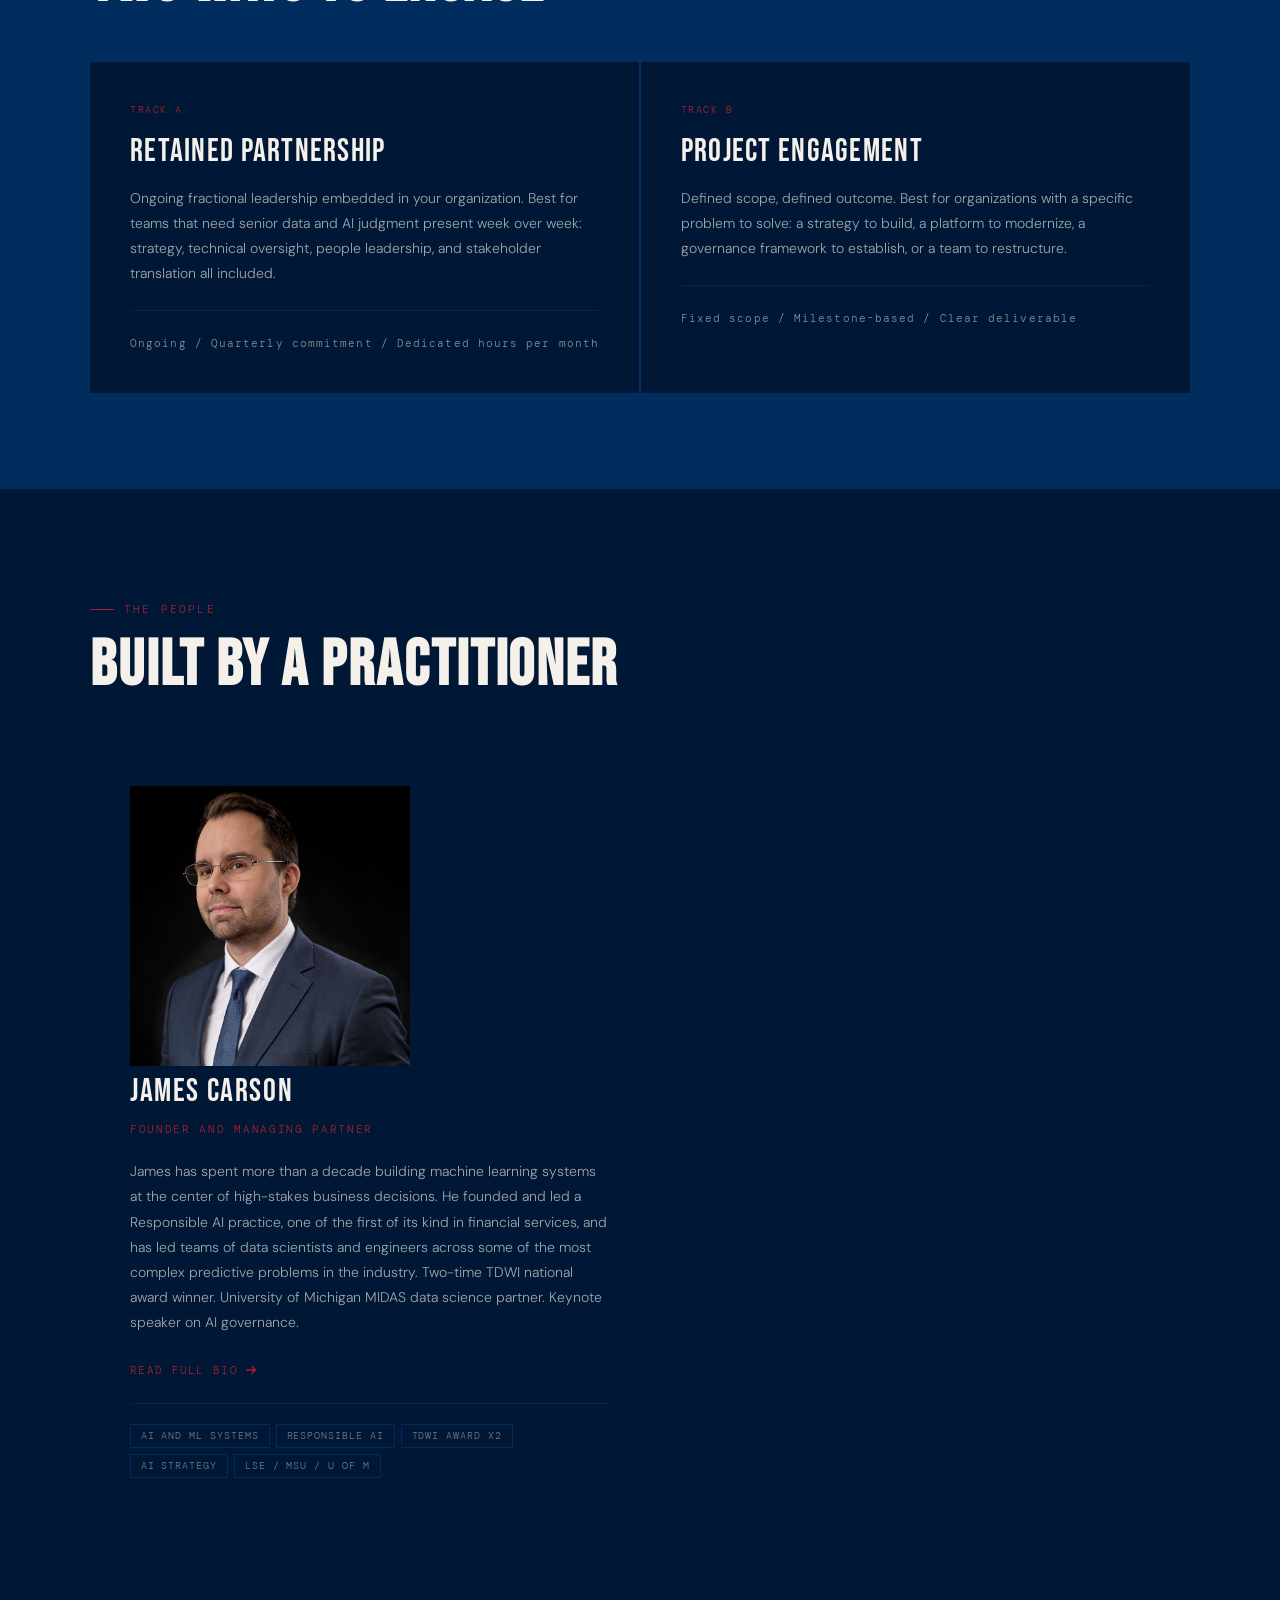
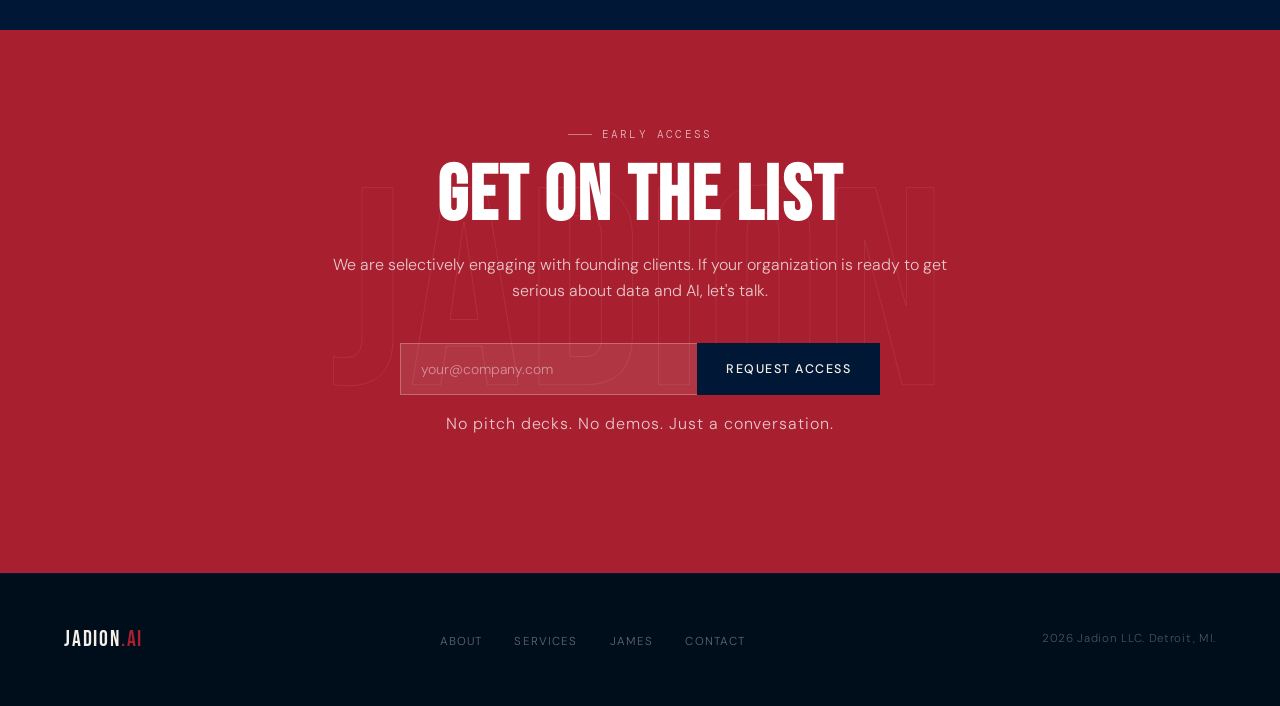
==== commit 20aade8a: "Fix bio and categories" ====
--- a/index.html
+++ b/index.html
@@ -226,7 +226,7 @@
         <img src="james.jpg" alt="James Carson" class="founder-photo founder-photo--single">
         <div class="founder-name">James Carson</div>
         <div class="founder-role">Founder and Managing Partner</div>
-        <p class="founder-bio">James has spent more than a decade building machine learning systems at the center of high-stakes business decisions. He founded and led a Responsible AI practice, one of the first of its kind in financial services, and has led teams of data scientists and engineers across some of the most complex predictive problems in the industry. Two-time TDWI national award winner. University of Michigan MIDAS research partner. Keynote speaker on AI governance.</p>
+        <p class="founder-bio">James has spent more than a decade building machine learning systems at the center of high-stakes business decisions. He founded and led a Responsible AI practice, one of the first of its kind in financial services, and has led teams of data scientists and engineers across some of the most complex predictive problems in the industry. Two-time TDWI national award winner. University of Michigan MIDAS data science partner. Keynote speaker on AI governance.</p>
         <a href="james.html" class="read-more">Read full bio
           <svg width="14" height="14" viewBox="0 0 16 16" fill="none">
             <path d="M3 8h10M9 4l4 4-4 4" stroke="currentColor" stroke-width="1.5" stroke-linecap="round" stroke-linejoin="round"/>
@@ -236,7 +236,7 @@
           <span class="cred-tag">AI and ML Systems</span>
           <span class="cred-tag">Responsible AI</span>
           <span class="cred-tag">TDWI Award x2</span>
-          <span class="cred-tag">U of M MIDAS</span>
+          <span class="cred-tag">AI Strategy</span>
           <span class="cred-tag">LSE / MSU / U of M</span>
         </div>
       </div>
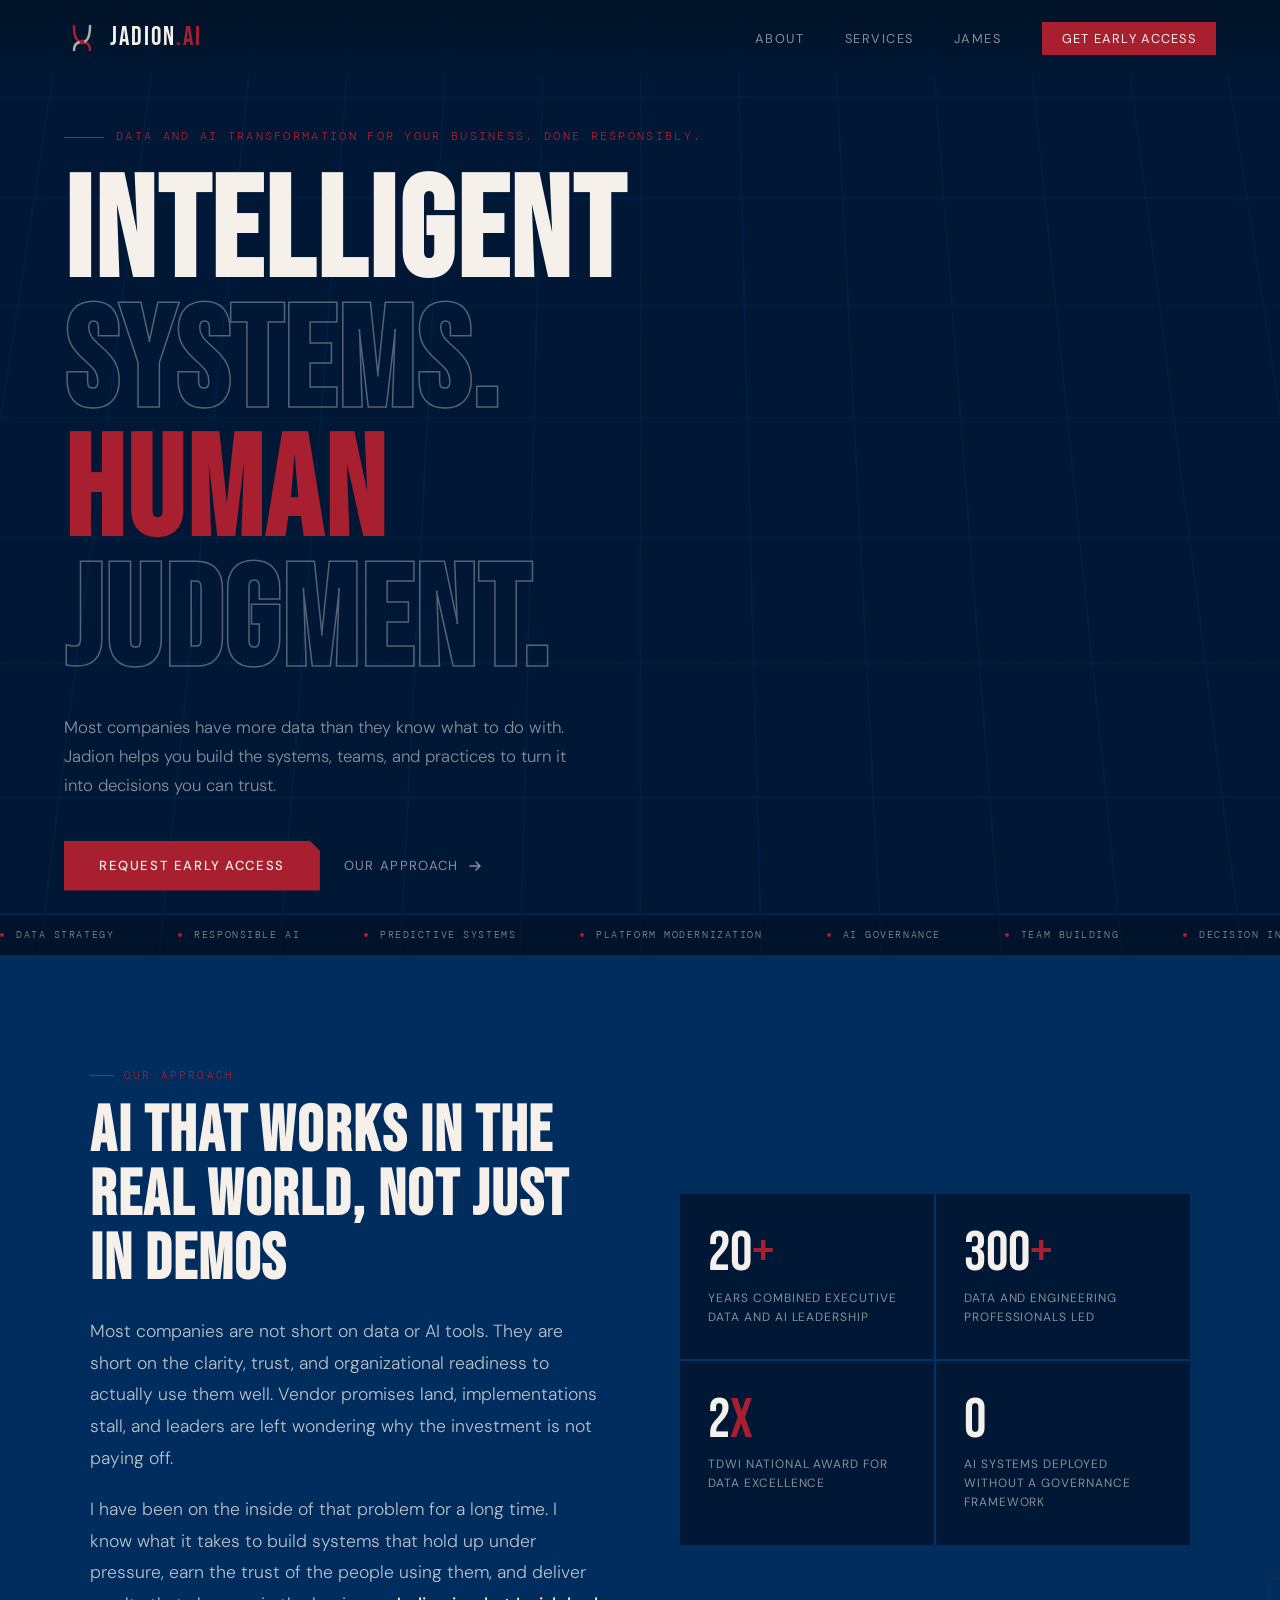
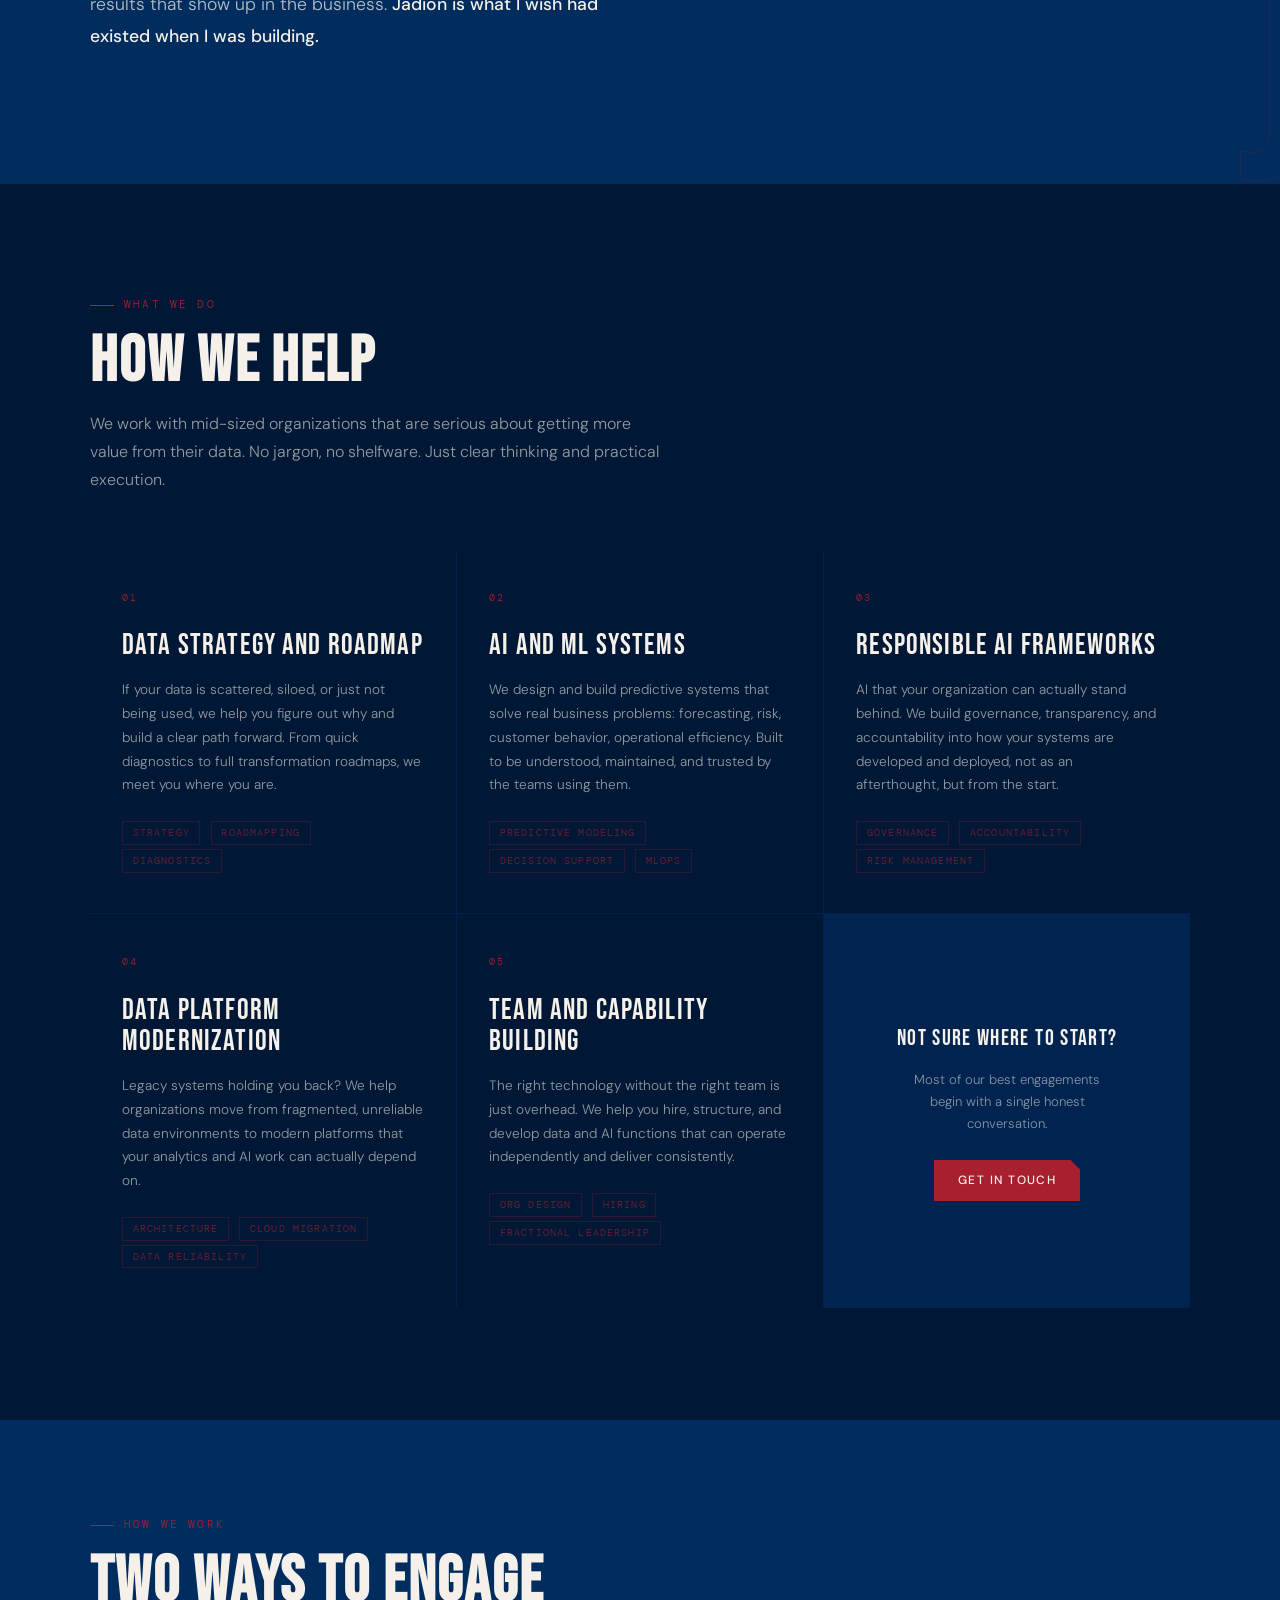
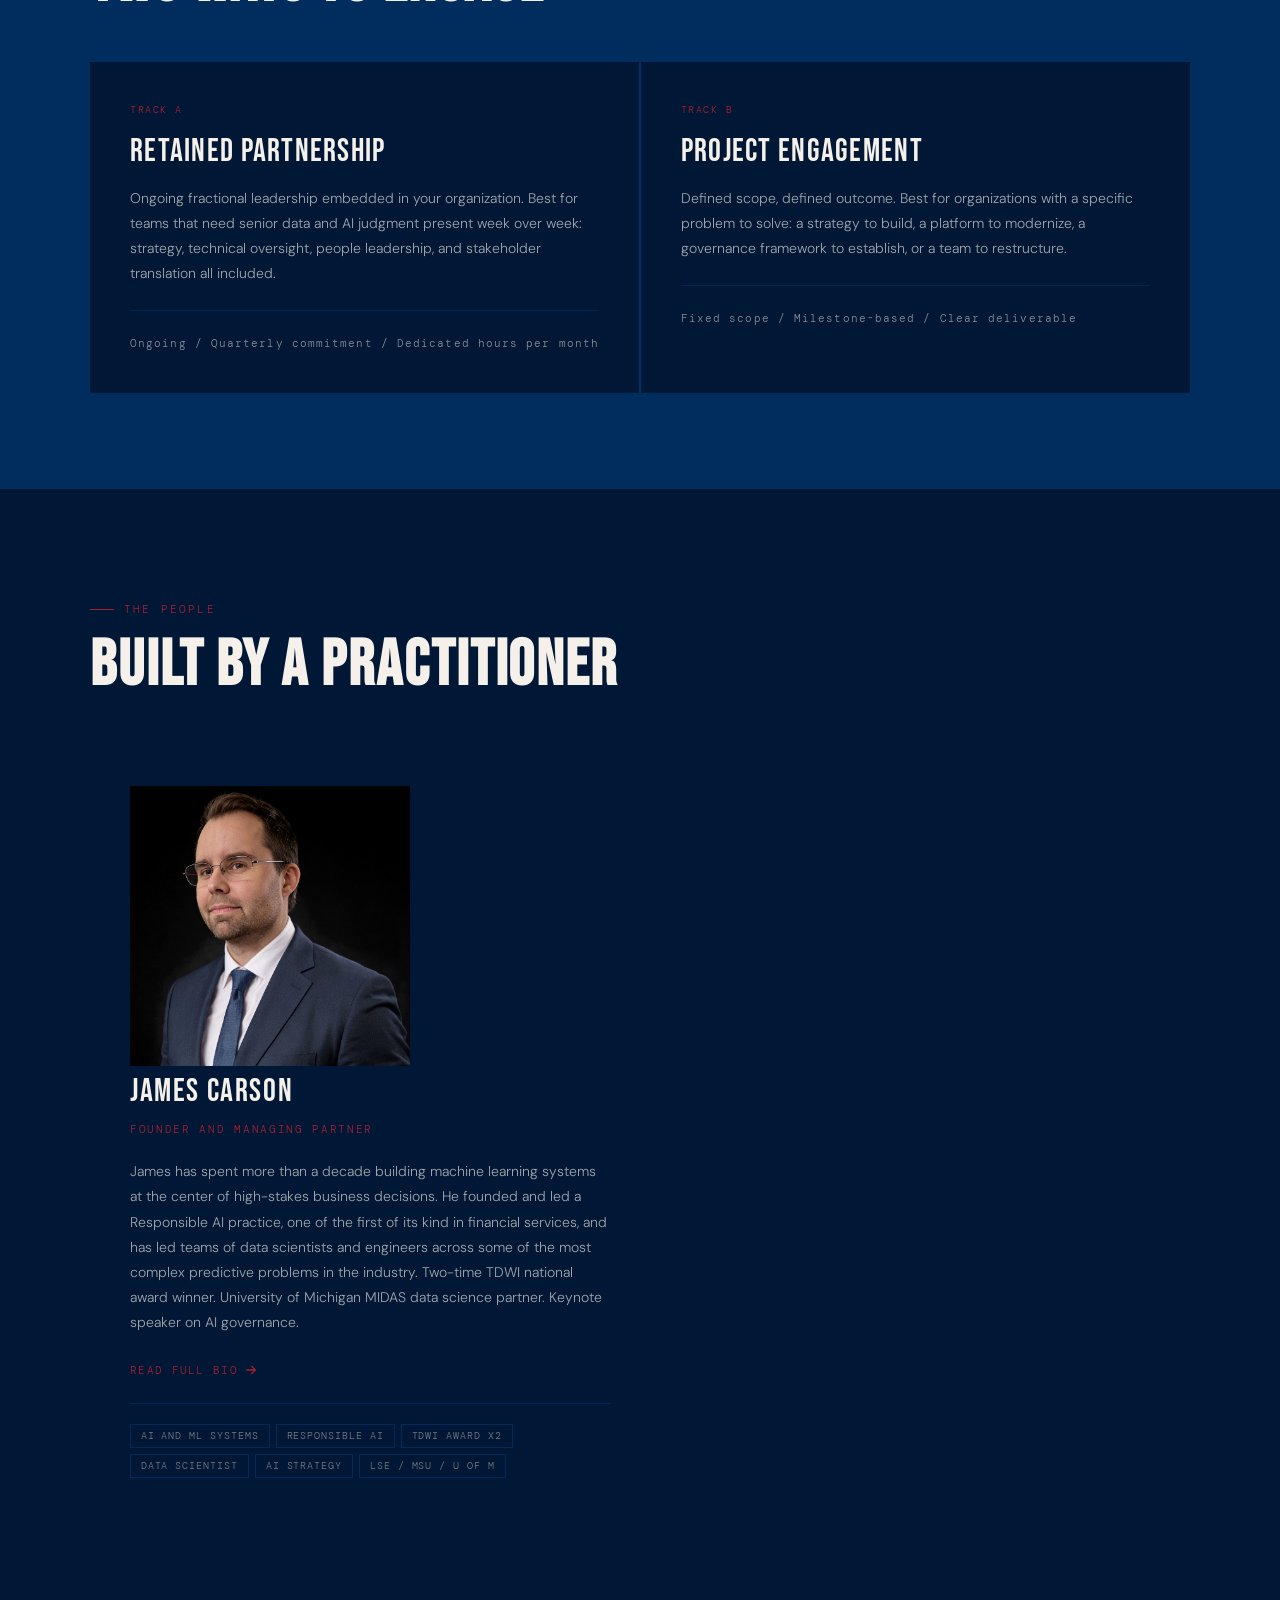
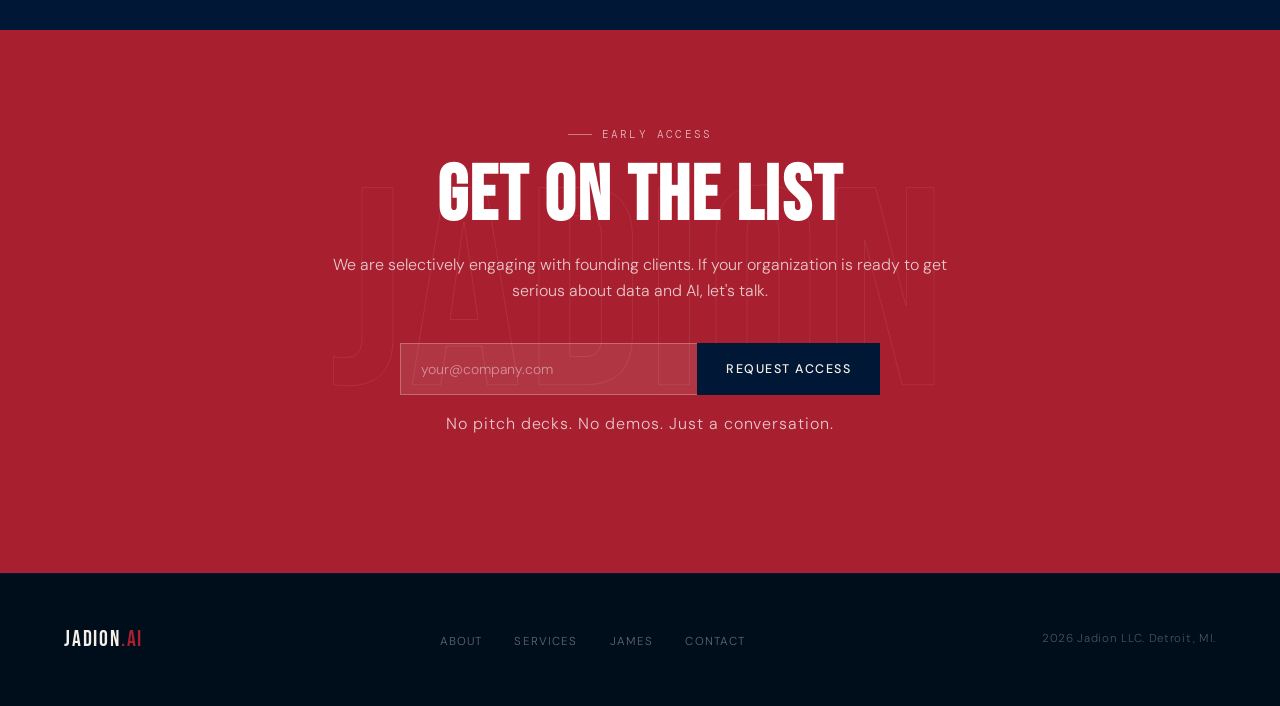
==== commit 4647dbc6: "Fix tags" ====
--- a/index.html
+++ b/index.html
@@ -236,6 +236,7 @@
           <span class="cred-tag">AI and ML Systems</span>
           <span class="cred-tag">Responsible AI</span>
           <span class="cred-tag">TDWI Award x2</span>
+          <span class="cred-tag">Data Scientist</span>
           <span class="cred-tag">AI Strategy</span>
           <span class="cred-tag">LSE / MSU / U of M</span>
         </div>
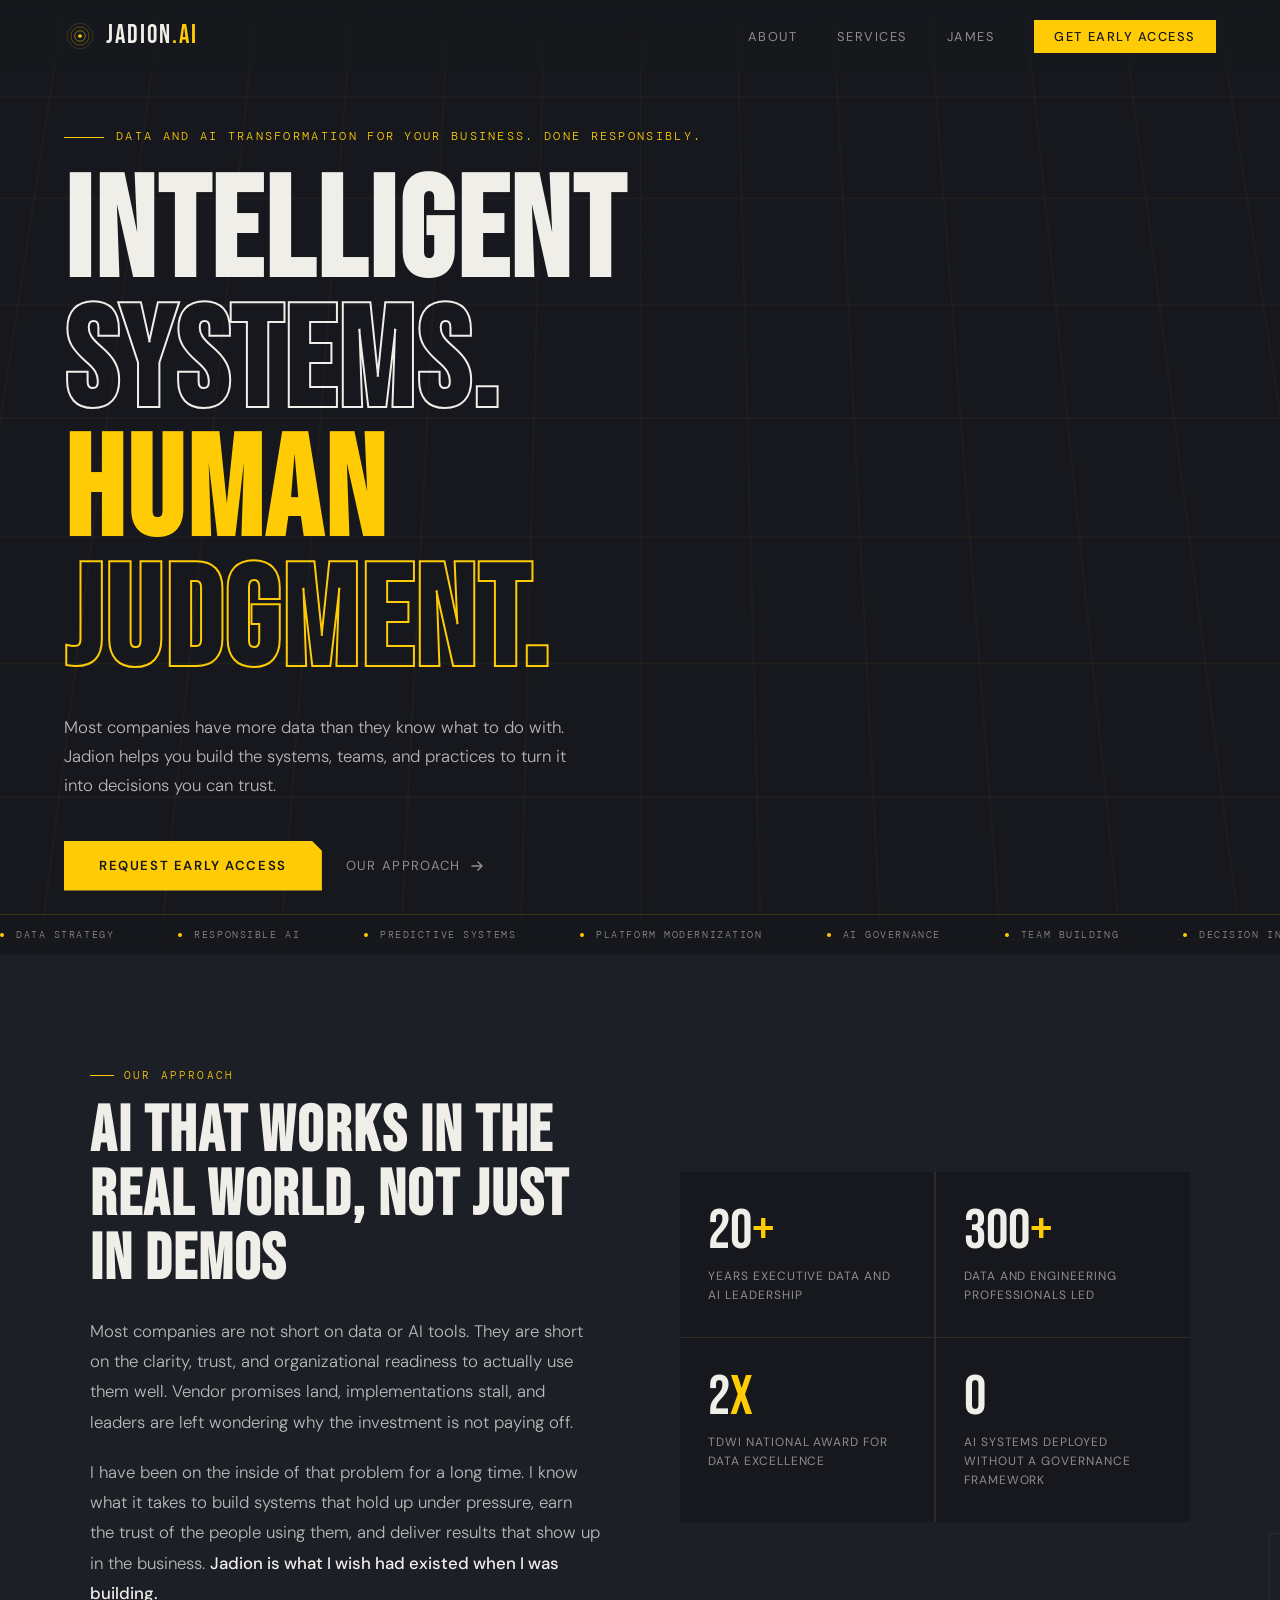
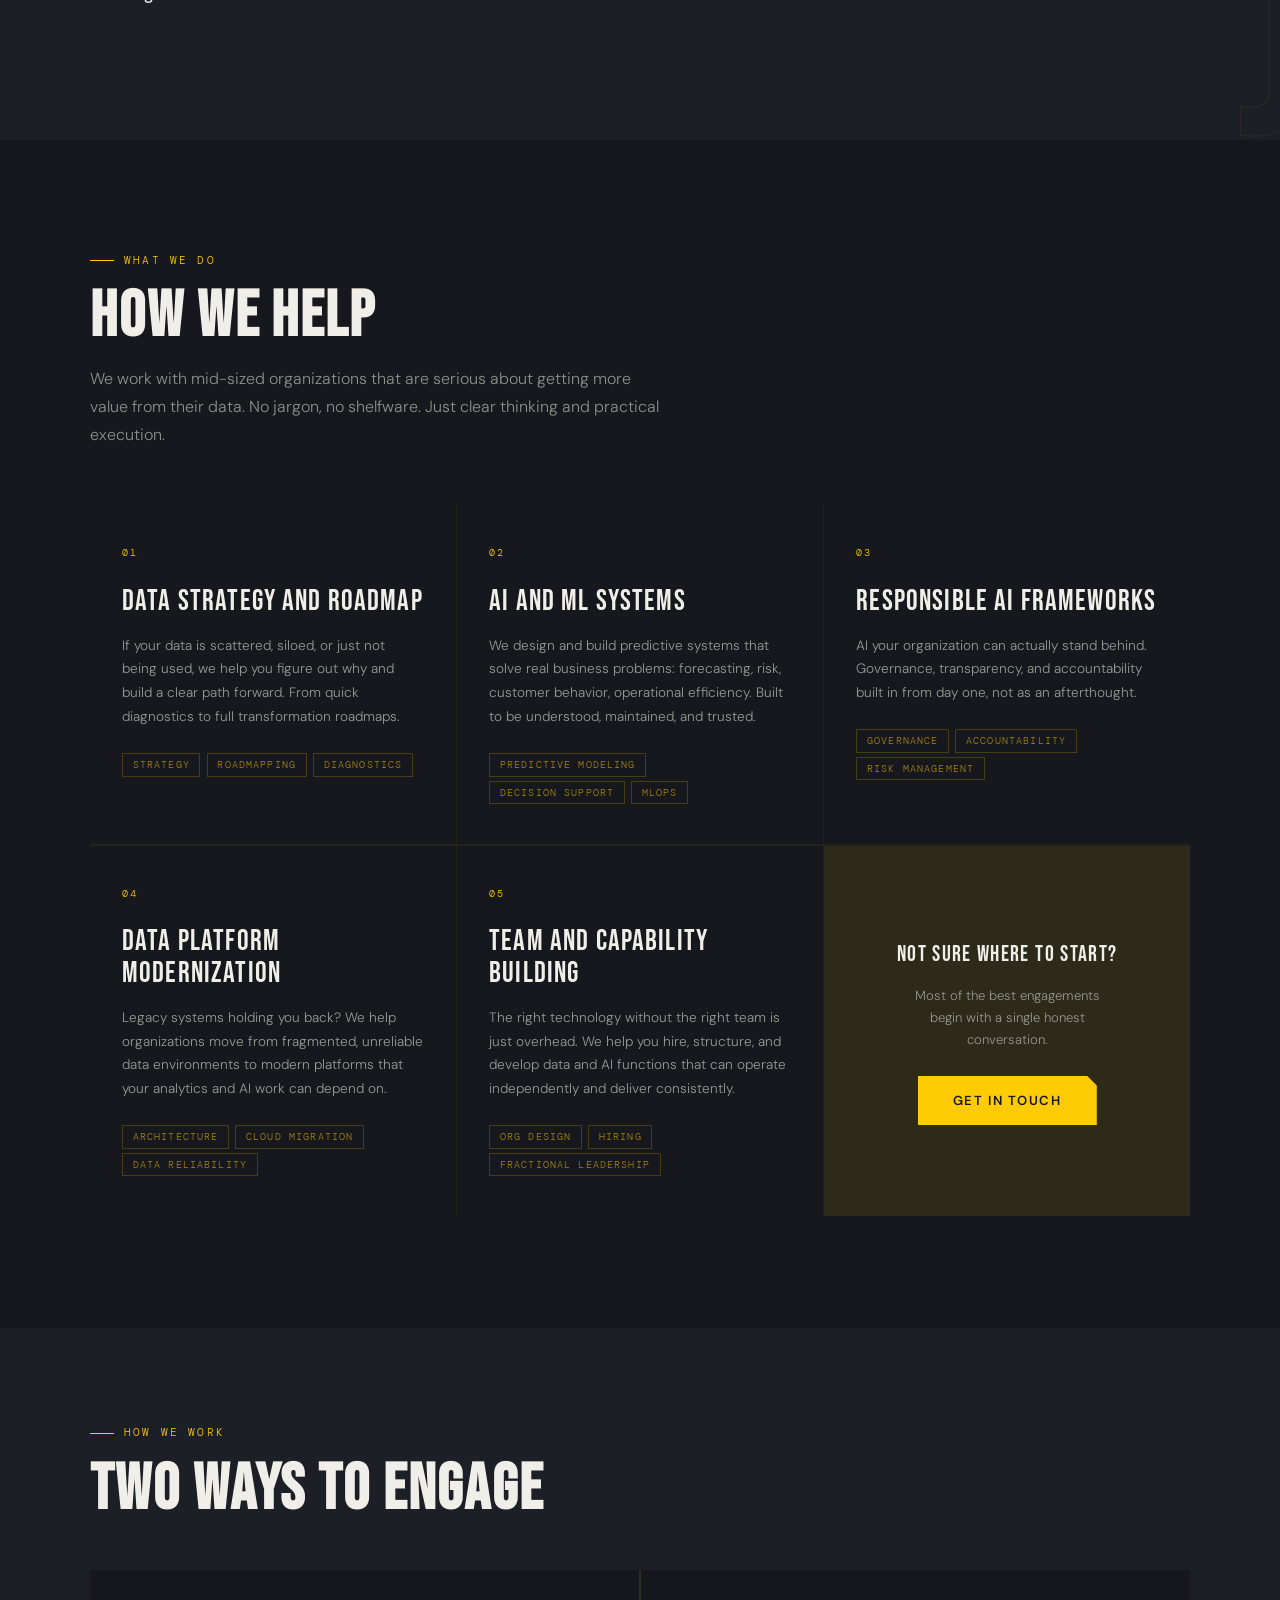
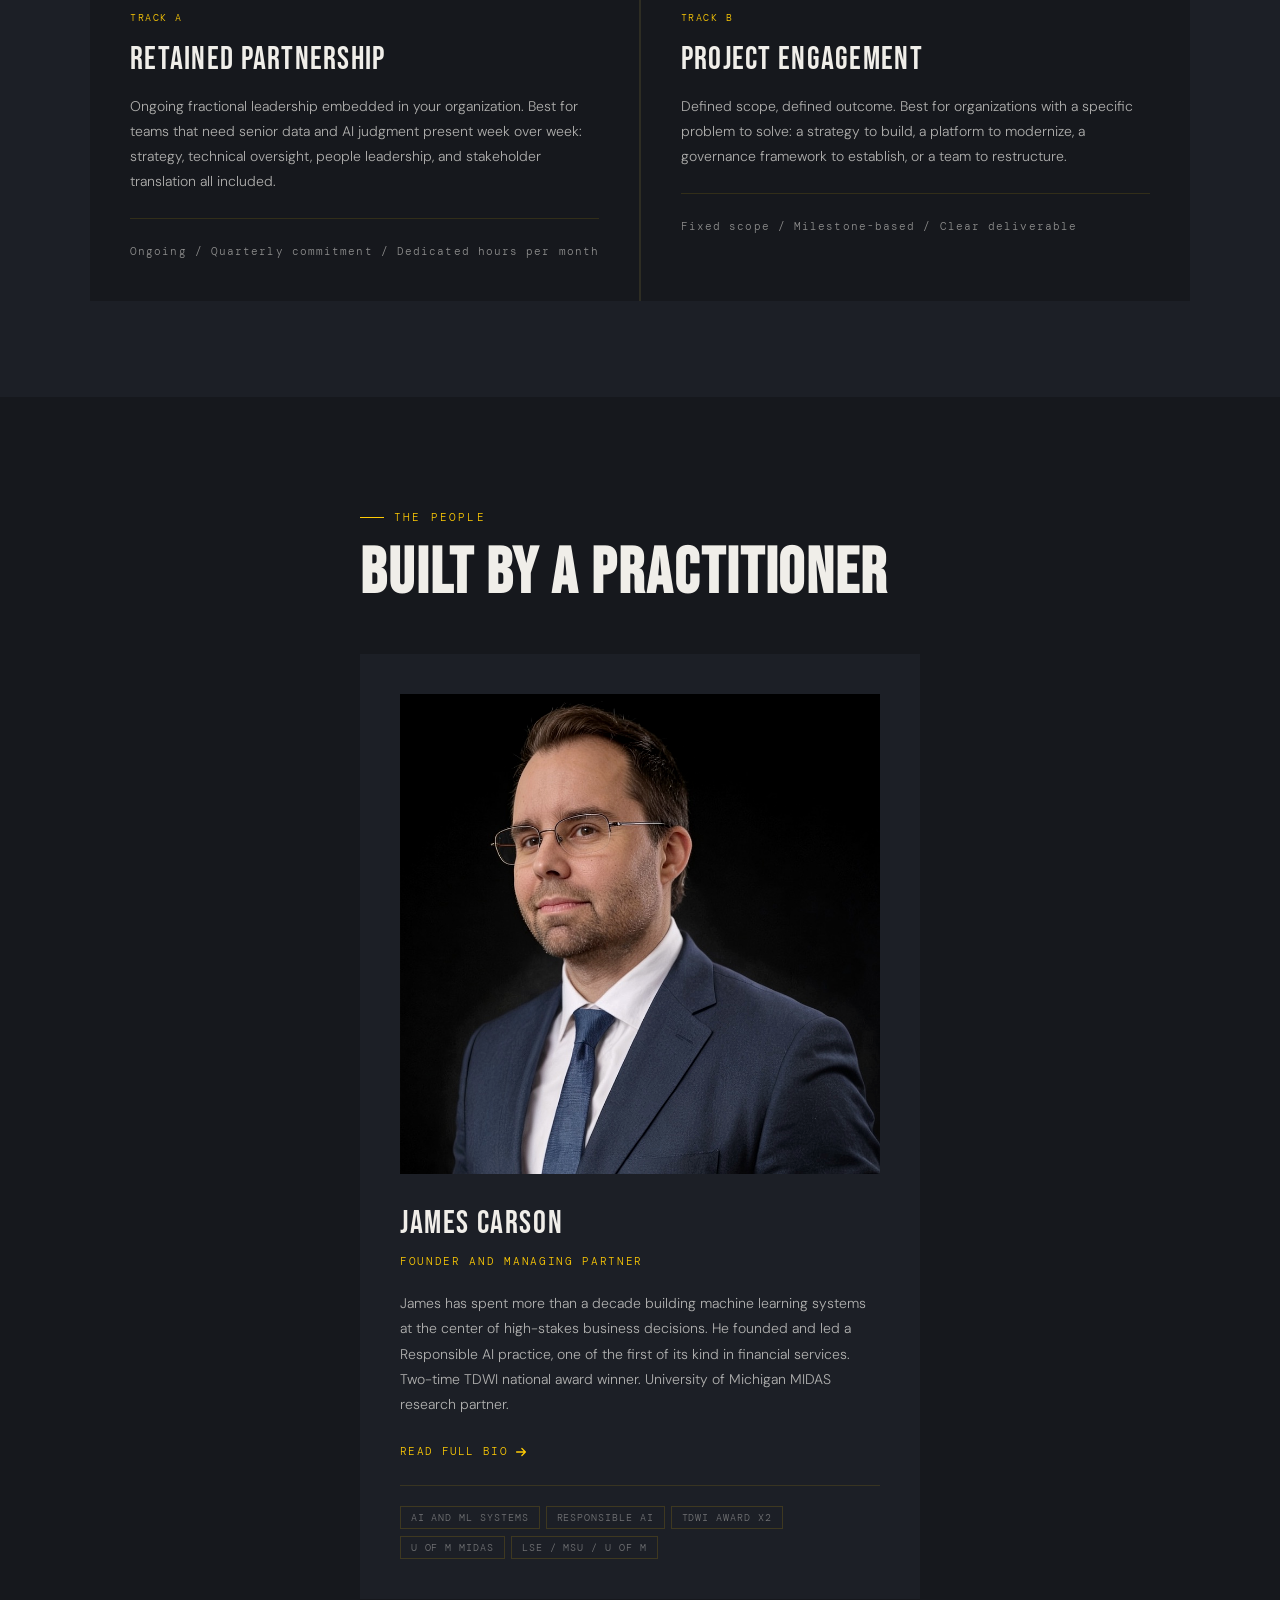
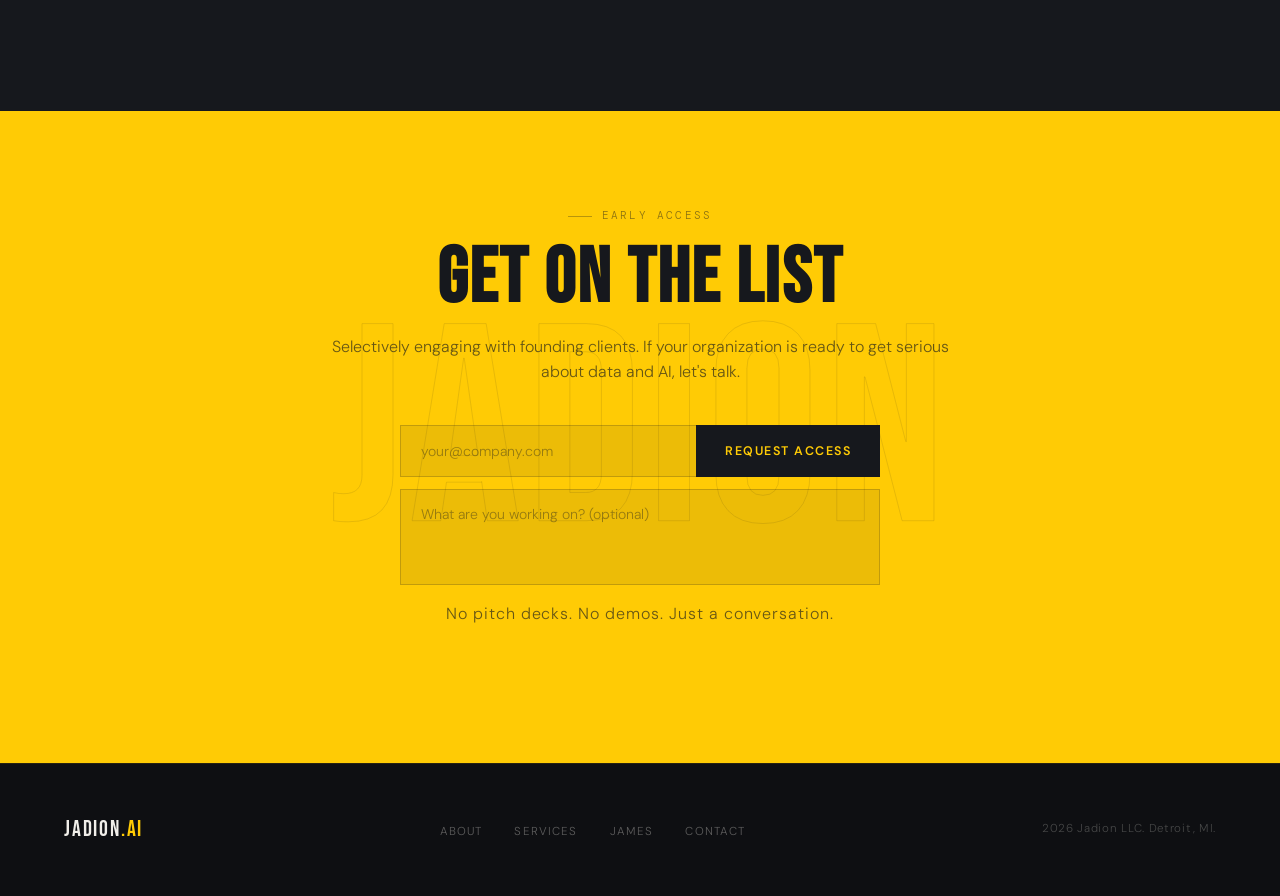
==== commit 3aecff2c: "New color scheme: charcoal and maize" ====
--- a/index.html
+++ b/index.html
@@ -3,20 +3,274 @@
 <head>
 <meta charset="UTF-8">
 <meta name="viewport" content="width=device-width, initial-scale=1.0">
-<title>Jadion.AI</title>
-<link rel="preconnect" href="https://fonts.googleapis.com">
-<link href="https://fonts.googleapis.com/css2?family=Bebas+Neue&family=DM+Sans:ital,wght@0,300;0,400;0,500;1,300&family=DM+Mono:wght@400;500&display=swap" rel="stylesheet">
-<link rel="stylesheet" href="styles.css">
+<title>Jadion.AI — 4A Full Mockup</title>
+<link href="https://fonts.googleapis.com/css2?family=Bebas+Neue&family=DM+Sans:wght@300;400;500&family=DM+Mono:wght@400;500&display=swap" rel="stylesheet">
+<style>
+  *, *::before, *::after { box-sizing: border-box; margin: 0; padding: 0; }
+
+  :root {
+    --bg:          #16181D;
+    --bg-mid:      #1C1F26;
+    --bg-light:    #22262F;
+    --cream:       #F0EEE9;
+    --maize:       #FFCB05;
+    --text-dim:    rgba(240,238,233,0.55);
+    --font-display:'Bebas Neue', sans-serif;
+    --font-body:   'DM Sans', sans-serif;
+    --font-mono:   'DM Mono', monospace;
+  }
+
+  html { scroll-behavior: smooth; }
+  body { background: var(--bg); color: var(--cream); font-family: var(--font-body); font-weight: 300; overflow-x: hidden; line-height: 1.6; }
+
+  /* NAV */
+  nav {
+    position: fixed; top: 0; left: 0; right: 0; z-index: 100;
+    display: flex; align-items: center; justify-content: space-between;
+    padding: 1.25rem 4rem;
+    background: linear-gradient(180deg, rgba(22,24,29,0.97) 0%, transparent 100%);
+    backdrop-filter: blur(2px);
+  }
+
+  .nav-logo { display: flex; align-items: center; gap: 10px; text-decoration: none; }
+
+  .nav-wordmark { font-family: var(--font-display); font-size: 1.6rem; letter-spacing: 0.08em; color: var(--cream); line-height: 1; }
+  .nav-wordmark span { color: var(--maize); }
+
+  .nav-links { display: flex; align-items: center; gap: 2.5rem; list-style: none; }
+  .nav-links a { color: var(--text-dim); text-decoration: none; font-size: 0.8rem; letter-spacing: 0.12em; text-transform: uppercase; font-weight: 400; transition: color 0.2s; }
+  .nav-links a:hover { color: var(--cream); }
+  .nav-cta { background: var(--maize) !important; color: var(--bg) !important; padding: 0.5rem 1.25rem !important; font-weight: 500 !important; }
+
+  /* HERO */
+  #hero {
+    min-height: 100vh;
+    display: flex; flex-direction: column; justify-content: center;
+    padding: 8rem 4rem 4rem;
+    position: relative; overflow: hidden;
+  }
+
+  .hero-bg { position: absolute; inset: 0; z-index: 0; overflow: hidden; }
+
+  .grid-lines {
+    position: absolute; inset: 0;
+    background-image:
+      linear-gradient(rgba(255,203,5,0.04) 1px, transparent 1px),
+      linear-gradient(90deg, rgba(255,203,5,0.04) 1px, transparent 1px);
+    background-size: 80px 80px;
+    transform: perspective(800px) rotateX(12deg) scale(1.2);
+    transform-origin: 50% 0%;
+    animation: gridPulse 8s ease-in-out infinite;
+  }
+
+  @keyframes gridPulse { 0%,100%{opacity:0.6} 50%{opacity:1} }
+
+  .signal-ring {
+    position: absolute; border-radius: 50%;
+    border: 1px solid var(--maize);
+    opacity: 0; animation: ripple 6s ease-out infinite;
+  }
+  .signal-ring:nth-child(2){animation-delay:2s}
+  .signal-ring:nth-child(3){animation-delay:4s}
+
+  @keyframes ripple {
+    0%{width:0;height:0;top:50%;left:50%;margin:0;opacity:0.3}
+    100%{width:120vmax;height:120vmax;top:50%;left:50%;margin:-60vmax;opacity:0}
+  }
+
+  .hero-content { position: relative; z-index: 2; max-width: 900px; }
+
+  .hero-eyebrow {
+    font-family: var(--font-mono); font-size: 0.72rem; letter-spacing: 0.2em;
+    text-transform: uppercase; color: var(--maize); margin-bottom: 1.5rem;
+    opacity: 0; animation: fadeUp 0.8s 0.2s forwards;
+    display: flex; align-items: center; gap: 12px;
+  }
+  .eyebrow-line { display: inline-block; width: 40px; height: 1px; background: var(--maize); }
+
+  .hero-headline {
+    font-family: var(--font-display);
+    font-size: clamp(5rem, 11vw, 10rem);
+    line-height: 0.92; letter-spacing: 0.02em;
+    margin-bottom: 1.5rem;
+    opacity: 0; animation: fadeUp 0.8s 0.4s forwards;
+  }
+
+  .hero-headline .solid { color: var(--cream); }
+  .hero-headline .maize { color: var(--maize); }
+  .hero-headline .outline {
+    color: transparent;
+    -webkit-text-stroke: 2px var(--cream);
+  }
+  .hero-headline .outline-maize {
+    color: transparent;
+    -webkit-text-stroke: 2px var(--maize);
+  }
+
+  .hero-sub {
+    font-size: 1.05rem; font-weight: 300; color: rgba(240,238,233,0.75);
+    max-width: 520px; margin-bottom: 2.5rem;
+    opacity: 0; animation: fadeUp 0.8s 0.6s forwards; line-height: 1.75;
+  }
+
+  .hero-actions {
+    display: flex; align-items: center; gap: 1.5rem;
+    opacity: 0; animation: fadeUp 0.8s 0.8s forwards;
+  }
+
+  .btn-primary {
+    display: inline-block; padding: 0.9rem 2.2rem;
+    background: var(--maize); color: var(--bg);
+    font-family: var(--font-body); font-size: 0.82rem; font-weight: 600;
+    letter-spacing: 0.12em; text-transform: uppercase; text-decoration: none;
+    border: none; cursor: pointer; transition: background 0.2s, transform 0.15s;
+    clip-path: polygon(0 0, calc(100% - 10px) 0, 100% 10px, 100% 100%, 0 100%);
+  }
+  .btn-primary:hover { background: #ffd633; transform: translateY(-2px); }
+
+  .btn-ghost {
+    display: inline-flex; align-items: center; gap: 8px;
+    color: var(--text-dim); font-size: 0.82rem; font-weight: 400;
+    letter-spacing: 0.1em; text-transform: uppercase; text-decoration: none;
+    transition: color 0.2s; cursor: pointer; background: none; border: none;
+  }
+  .btn-ghost:hover { color: var(--cream); }
+  .btn-ghost svg { transition: transform 0.2s; }
+  .btn-ghost:hover svg { transform: translateX(4px); }
+
+  @keyframes fadeUp { from{opacity:0;transform:translateY(24px)} to{opacity:1;transform:translateY(0)} }
+
+  .hero-ticker {
+    position: absolute; bottom: 0; left: 0; right: 0; z-index: 2;
+    border-top: 1px solid rgba(255,203,5,0.15);
+    overflow: hidden; padding: 0.7rem 0;
+    background: rgba(22,24,29,0.7);
+  }
+  .ticker-track { display: flex; gap: 4rem; white-space: nowrap; animation: ticker 25s linear infinite; }
+  .ticker-item {
+    font-family: var(--font-mono); font-size: 0.65rem; letter-spacing: 0.15em;
+    text-transform: uppercase; color: var(--text-dim); flex-shrink: 0;
+    display: flex; align-items: center; gap: 0.75rem;
+  }
+  .ticker-dot { width: 4px; height: 4px; border-radius: 50%; background: var(--maize); flex-shrink: 0; }
+  @keyframes ticker { 0%{transform:translateX(0)} 100%{transform:translateX(-50%)} }
+
+  /* SHARED */
+  section { padding: 7rem 4rem; }
+  .section-label {
+    font-family: var(--font-mono); font-size: 0.68rem; letter-spacing: 0.2em;
+    text-transform: uppercase; color: var(--maize); margin-bottom: 1rem;
+    display: flex; align-items: center; gap: 10px;
+  }
+  .section-label::before { content:''; display: inline-block; width: 24px; height: 1px; background: var(--maize); }
+  h2 { font-family: var(--font-display); font-size: clamp(2.8rem,5vw,4.5rem); line-height: 1; letter-spacing: 0.03em; color: var(--cream); margin-bottom: 1.5rem; }
+
+  /* THESIS */
+  #thesis { background: var(--bg-mid); position: relative; overflow: hidden; }
+  .thesis-inner { display: grid; grid-template-columns: 1fr 1fr; gap: 5rem; align-items: center; max-width: 1100px; margin: 0 auto; }
+  .thesis-text p { font-size: 1.05rem; line-height: 1.8; color: rgba(240,238,233,0.75); margin-bottom: 1.25rem; }
+  .thesis-text p strong { color: var(--cream); font-weight: 500; }
+  .thesis-stat-grid { display: grid; grid-template-columns: 1fr 1fr; gap: 1.5px; background: rgba(255,203,5,0.08); }
+  .stat-box { background: var(--bg); padding: 2rem 1.75rem; transition: background 0.2s; }
+  .stat-box:hover { background: var(--bg-light); }
+  .stat-number { font-family: var(--font-display); font-size: 3.5rem; line-height: 1; color: var(--cream); margin-bottom: 0.4rem; }
+  .stat-number span { color: var(--maize); }
+  .stat-label { font-size: 0.75rem; font-weight: 400; letter-spacing: 0.08em; text-transform: uppercase; color: var(--text-dim); }
+  .thesis-number { font-family: var(--font-display); font-size: 18rem; line-height: 0.85; color: transparent; -webkit-text-stroke: 1px rgba(255,203,5,0.08); position: absolute; right: -2rem; bottom: -2rem; pointer-events: none; user-select: none; }
+
+  /* SERVICES */
+  #services { background: var(--bg); }
+  .services-header-block { max-width: 1100px; margin: 0 auto; }
+  .services-intro { font-size: 1rem; color: var(--text-dim); max-width: 580px; font-weight: 300; line-height: 1.75; margin-top: -0.5rem; }
+  .service-cards { display: grid; grid-template-columns: repeat(3,1fr); gap: 1.5px; background: rgba(255,203,5,0.06); max-width: 1100px; margin: 3.5rem auto 0; }
+  .service-card { background: var(--bg); padding: 2.5rem 2rem; position: relative; overflow: hidden; transition: background 0.3s; }
+  .service-card::after { content:''; position: absolute; bottom:0;left:0;right:0; height:2px; background: var(--maize); transform:scaleX(0); transform-origin:left; transition:transform 0.3s; }
+  .service-card:hover { background: var(--bg-mid); }
+  .service-card:hover::after { transform:scaleX(1); }
+  .service-card--cta { display:flex;flex-direction:column;justify-content:center;align-items:center;text-align:center;background:rgba(255,203,5,0.04); }
+  .service-num { font-family: var(--font-mono); font-size: 0.65rem; color: var(--maize); letter-spacing: 0.15em; margin-bottom: 1.5rem; }
+  .service-title { font-family: var(--font-display); font-size: 1.8rem; letter-spacing: 0.04em; color: var(--cream); margin-bottom: 1rem; line-height: 1.1; }
+  .service-desc { font-size: 0.85rem; line-height: 1.75; color: rgba(240,238,233,0.6); font-weight: 300; margin-bottom: 1.25rem; }
+  .service-tag { display: inline-block; font-family: var(--font-mono); font-size: 0.6rem; letter-spacing: 0.12em; text-transform: uppercase; color: rgba(255,203,5,0.6); border: 1px solid rgba(255,203,5,0.2); padding: 0.2rem 0.6rem; margin-right: 0.4rem; margin-top: 0.25rem; }
+  .service-cta-title { font-family: var(--font-display); font-size: 1.4rem; letter-spacing: 0.06em; color: var(--cream); margin-bottom: 0.75rem; }
+  .service-cta-desc { font-size: 0.82rem; color: var(--text-dim); line-height: 1.7; margin-bottom: 1.5rem; max-width: 220px; }
+
+  /* ENGAGEMENT */
+  #engagement { background: var(--bg-mid); padding: 6rem 4rem; }
+  .engagement-header { max-width: 1100px; margin: 0 auto; }
+  .engagement-grid { max-width: 1100px; margin: 3rem auto 0; display: grid; grid-template-columns: 1fr 1fr; gap: 1.5px; background: rgba(255,203,5,0.08); }
+  .engagement-track { background: var(--bg); padding: 2.5rem; }
+  .track-label { font-family: var(--font-mono); font-size: 0.65rem; letter-spacing: 0.15em; text-transform: uppercase; color: var(--maize); margin-bottom: 1rem; }
+  .track-title { font-family: var(--font-display); font-size: 2rem; letter-spacing: 0.04em; color: var(--cream); margin-bottom: 1rem; line-height: 1.1; }
+  .track-desc { font-size: 0.875rem; line-height: 1.8; color: rgba(240,238,233,0.7); font-weight: 300; }
+  .track-detail { margin-top: 1.5rem; padding-top: 1.5rem; border-top: 1px solid rgba(255,203,5,0.12); font-family: var(--font-mono); font-size: 0.68rem; letter-spacing: 0.1em; color: var(--text-dim); }
+
+  /* FOUNDER */
+  #founders { background: var(--bg); padding: 7rem 4rem; }
+  .founders-inner { max-width: 560px; margin: 0 auto; }
+  .founder-card { background: var(--bg-mid); padding: 2.5rem; }
+  .founder-photo { width: 100%; aspect-ratio: 1/1; object-fit: cover; object-position: center top; display: block; filter: grayscale(20%) contrast(1.05); transition: filter 0.3s; margin-bottom: 0; }
+  .founder-card:hover .founder-photo { filter: grayscale(0%) contrast(1.05); }
+  .founder-name { font-family: var(--font-display); font-size: 2rem; letter-spacing: 0.05em; color: var(--cream); margin-bottom: 0.25rem; margin-top: 1.5rem; }
+  .founder-role { font-family: var(--font-mono); font-size: 0.7rem; letter-spacing: 0.15em; text-transform: uppercase; color: var(--maize); margin-bottom: 1.25rem; }
+  .founder-bio { font-size: 0.875rem; line-height: 1.8; color: rgba(240,238,233,0.7); margin-bottom: 1.25rem; }
+  .read-more { display: inline-flex; align-items: center; gap: 6px; font-family: var(--font-mono); font-size: 0.68rem; letter-spacing: 0.12em; text-transform: uppercase; color: var(--maize); text-decoration: none; margin-bottom: 1.5rem; transition: gap 0.2s; }
+  .read-more:hover { gap: 10px; }
+  .founder-credentials { padding-top: 1.25rem; border-top: 1px solid rgba(255,203,5,0.12); display: flex; flex-wrap: wrap; gap: 0.4rem; }
+  .cred-tag { font-family: var(--font-mono); font-size: 0.6rem; letter-spacing: 0.1em; text-transform: uppercase; color: rgba(240,238,233,0.4); border: 1px solid rgba(255,203,5,0.15); padding: 0.2rem 0.6rem; }
+
+  /* WAITLIST */
+  #waitlist { background: var(--maize); position: relative; overflow: hidden; padding: 6rem 4rem; }
+  .waitlist-bg-text { position: absolute; top:50%;left:50%; transform:translate(-50%,-50%); font-family:var(--font-display); font-size:22vw; color:transparent; -webkit-text-stroke:1px rgba(22,24,29,0.1); white-space:nowrap; pointer-events:none; user-select:none; letter-spacing:0.02em; }
+  .waitlist-inner { position:relative;z-index:2;max-width:640px;margin:0 auto;text-align:center; }
+  .waitlist-inner h2 { font-size:clamp(3rem,6vw,5.5rem);margin-bottom:1rem;color:var(--bg); }
+  .waitlist-inner p { font-size:1rem;color:rgba(22,24,29,0.65);margin-bottom:2.5rem;font-weight:300; }
+  .waitlist-label { justify-content:center;color:rgba(22,24,29,0.5); }
+  .waitlist-label::before { background:rgba(22,24,29,0.3); }
+  .waitlist-form { display:flex;max-width:480px;margin:0 auto; }
+  .waitlist-textarea { width:100%;max-width:480px;margin:0.75rem auto 0;display:block;padding:0.85rem 1.25rem;background:rgba(22,24,29,0.08);border:1px solid rgba(22,24,29,0.2);color:var(--bg);font-family:var(--font-body);font-size:0.875rem;font-weight:300;outline:none;resize:none;transition:background 0.2s;line-height:1.6; }
+  .waitlist-textarea::placeholder { color:rgba(22,24,29,0.4); }
+  .waitlist-input { flex:1;padding:1rem 1.25rem;background:rgba(22,24,29,0.08);border:1px solid rgba(22,24,29,0.2);border-right:none;color:var(--bg);font-family:var(--font-body);font-size:0.875rem;font-weight:300;outline:none;transition:background 0.2s; }
+  .waitlist-input::placeholder { color:rgba(22,24,29,0.4); }
+  .waitlist-input:focus { background:rgba(22,24,29,0.12); }
+  .waitlist-btn { padding:1rem 1.75rem;background:var(--bg);color:var(--maize);border:1px solid var(--bg);font-family:var(--font-body);font-size:0.78rem;font-weight:600;letter-spacing:0.12em;text-transform:uppercase;cursor:pointer;transition:background 0.2s;white-space:nowrap; }
+  .waitlist-btn:hover { background:#0a0b0e; }
+  .waitlist-note { font-size:0.72rem;color:rgba(22,24,29,0.45);margin-top:1rem;letter-spacing:0.06em; }
+  .success-msg { display:none;font-family:var(--font-mono);font-size:0.85rem;letter-spacing:0.12em;text-transform:uppercase;color:var(--bg);padding:1rem;border:1px solid rgba(22,24,29,0.3); }
+
+  /* FOOTER */
+  footer { background:#0e0f12;padding:3rem 4rem;display:flex;justify-content:space-between;align-items:center;border-top:1px solid rgba(255,203,5,0.1); }
+  .footer-logo { font-family:var(--font-display);font-size:1.4rem;letter-spacing:0.08em;color:var(--cream); }
+  .footer-logo span { color:var(--maize); }
+  .footer-copy { font-size:0.72rem;color:rgba(240,238,233,0.25);letter-spacing:0.06em; }
+  .footer-links { display:flex;gap:2rem;list-style:none; }
+  .footer-links a { font-size:0.72rem;color:rgba(240,238,233,0.35);text-decoration:none;letter-spacing:0.1em;text-transform:uppercase;transition:color 0.2s; }
+  .footer-links a:hover { color:var(--cream); }
+
+  .reveal { opacity:0;transform:translateY(32px);transition:opacity 0.7s ease,transform 0.7s ease; }
+  .reveal.visible { opacity:1;transform:translateY(0); }
+  .reveal-delay-1{transition-delay:0.1s} .reveal-delay-2{transition-delay:0.2s}
+
+  @media(max-width:768px){
+    nav{padding:1rem 1.5rem} .nav-links{display:none}
+    #hero{padding:7rem 1.5rem 5rem} section{padding:5rem 1.5rem}
+    #engagement{padding:5rem 1.5rem} #waitlist{padding:5rem 1.5rem} #founders{padding:5rem 1.5rem}
+    .thesis-inner{grid-template-columns:1fr;gap:3rem} .thesis-stat-grid{grid-template-columns:1fr 1fr}
+    .service-cards{grid-template-columns:1fr} .engagement-grid{grid-template-columns:1fr}
+    footer{flex-direction:column;gap:1.5rem;text-align:center}
+    .waitlist-form{flex-direction:column} .waitlist-input{border-right:1px solid rgba(22,24,29,0.2);border-bottom:none}
+  }
+</style>
 </head>
 <body>
 
-<!-- NAV -->
 <nav>
   <a href="#" class="nav-logo">
-    <svg class="logo-mark" viewBox="0 0 36 36" fill="none" xmlns="http://www.w3.org/2000/svg">
-      <path d="M10 6 Q10 22 18 22 Q26 22 26 30" stroke="#A81F2F" stroke-width="2.5" stroke-linecap="round" fill="none"/>
-      <path d="M26 6 Q26 22 18 22 Q10 22 10 30" stroke="#F5F1EA" stroke-width="2.5" stroke-linecap="round" fill="none" opacity="0.7"/>
-      <circle cx="18" cy="22" r="2.5" fill="#A81F2F"/>
+    <svg width="32" height="32" viewBox="0 0 120 120" fill="none">
+      <circle cx="60" cy="60" r="48" fill="none" stroke="#FFCB05" stroke-width="3" opacity="0.2"/>
+      <circle cx="60" cy="60" r="34" fill="none" stroke="#FFCB05" stroke-width="3" opacity="0.35"/>
+      <circle cx="60" cy="60" r="20" fill="none" stroke="#FFCB05" stroke-width="3" opacity="0.6"/>
+      <circle cx="60" cy="60" r="7" fill="#FFCB05"/>
     </svg>
     <span class="nav-wordmark">JADION<span>.AI</span></span>
   </a>
@@ -28,7 +282,6 @@
   </ul>
 </nav>
 
-<!-- HERO -->
 <section id="hero">
   <div class="hero-bg">
     <div class="grid-lines"></div>
@@ -36,35 +289,26 @@
     <div class="signal-ring"></div>
     <div class="signal-ring"></div>
   </div>
-
   <div class="hero-content">
     <div class="hero-eyebrow">
       <span class="eyebrow-line"></span>
       <span>Data and AI transformation for your business. Done responsibly.</span>
     </div>
-
     <h1 class="hero-headline">
-      INTELLIGENT<br>
-      <span class="line-2">SYSTEMS.</span><br>
-      <span class="crimson-word">HUMAN</span><br>
-      <span class="line-2">JUDGMENT.</span>
+      <span class="solid">INTELLIGENT</span><br>
+      <span class="outline">SYSTEMS.</span><br>
+      <span class="maize">HUMAN</span><br>
+      <span class="outline-maize">JUDGMENT.</span>
     </h1>
-
-    <p class="hero-sub">
-      Most companies have more data than they know what to do with. Jadion helps you build the systems, teams, and practices to turn it into decisions you can trust.
-    </p>
-
+    <p class="hero-sub">Most companies have more data than they know what to do with. Jadion helps you build the systems, teams, and practices to turn it into decisions you can trust.</p>
     <div class="hero-actions">
       <a href="#waitlist" class="btn-primary">Request Early Access</a>
       <a href="#thesis" class="btn-ghost">
         Our approach
-        <svg width="16" height="16" viewBox="0 0 16 16" fill="none">
-          <path d="M3 8h10M9 4l4 4-4 4" stroke="currentColor" stroke-width="1.5" stroke-linecap="round" stroke-linejoin="round"/>
-        </svg>
+        <svg width="16" height="16" viewBox="0 0 16 16" fill="none"><path d="M3 8h10M9 4l4 4-4 4" stroke="currentColor" stroke-width="1.5" stroke-linecap="round" stroke-linejoin="round"/></svg>
       </a>
     </div>
   </div>
-
   <div class="hero-ticker">
     <div class="ticker-track">
       <span class="ticker-item"><span class="ticker-dot"></span>Data Strategy</span>
@@ -87,7 +331,6 @@
   </div>
 </section>
 
-<!-- THESIS -->
 <section id="thesis">
   <div class="thesis-inner">
     <div class="thesis-text reveal">
@@ -96,104 +339,61 @@
       <p>Most companies are not short on data or AI tools. They are short on the clarity, trust, and organizational readiness to actually use them well. Vendor promises land, implementations stall, and leaders are left wondering why the investment is not paying off.</p>
       <p>I have been on the inside of that problem for a long time. I know what it takes to build systems that hold up under pressure, earn the trust of the people using them, and deliver results that show up in the business. <strong>Jadion is what I wish had existed when I was building.</strong></p>
     </div>
-
     <div class="thesis-stat-grid reveal reveal-delay-2">
-      <div class="stat-box">
-        <div class="stat-number">20<span>+</span></div>
-        <div class="stat-label">Years Combined Executive Data and AI Leadership</div>
-      </div>
-      <div class="stat-box">
-        <div class="stat-number">300<span>+</span></div>
-        <div class="stat-label">Data and Engineering Professionals Led</div>
-      </div>
-      <div class="stat-box">
-        <div class="stat-number">2<span>x</span></div>
-        <div class="stat-label">TDWI National Award for Data Excellence</div>
-      </div>
-      <div class="stat-box">
-        <div class="stat-number">0</div>
-        <div class="stat-label">AI Systems Deployed Without a Governance Framework</div>
-      </div>
+      <div class="stat-box"><div class="stat-number">20<span>+</span></div><div class="stat-label">Years Executive Data and AI Leadership</div></div>
+      <div class="stat-box"><div class="stat-number">300<span>+</span></div><div class="stat-label">Data and Engineering Professionals Led</div></div>
+      <div class="stat-box"><div class="stat-number">2<span>x</span></div><div class="stat-label">TDWI National Award for Data Excellence</div></div>
+      <div class="stat-box"><div class="stat-number">0</div><div class="stat-label">AI Systems Deployed Without a Governance Framework</div></div>
     </div>
   </div>
   <div class="thesis-number" aria-hidden="true">J</div>
 </section>
 
-<!-- SERVICES -->
 <section id="services">
   <div class="services-header-block">
     <div class="section-label reveal">What We Do</div>
     <h2 class="reveal">How We Help</h2>
-    <p class="reveal services-intro">
-      We work with mid-sized organizations that are serious about getting more value from their data. No jargon, no shelfware. Just clear thinking and practical execution.
-    </p>
-  </div>
-
+    <p class="reveal services-intro">We work with mid-sized organizations that are serious about getting more value from their data. No jargon, no shelfware. Just clear thinking and practical execution.</p>
+  </div>
   <div class="service-cards">
     <div class="service-card reveal">
       <div class="service-num">01</div>
       <div class="service-title">Data Strategy and Roadmap</div>
-      <p class="service-desc">If your data is scattered, siloed, or just not being used, we help you figure out why and build a clear path forward. From quick diagnostics to full transformation roadmaps, we meet you where you are.</p>
-      <div>
-        <span class="service-tag">Strategy</span>
-        <span class="service-tag">Roadmapping</span>
-        <span class="service-tag">Diagnostics</span>
-      </div>
-    </div>
-
+      <p class="service-desc">If your data is scattered, siloed, or just not being used, we help you figure out why and build a clear path forward. From quick diagnostics to full transformation roadmaps.</p>
+      <div><span class="service-tag">Strategy</span><span class="service-tag">Roadmapping</span><span class="service-tag">Diagnostics</span></div>
+    </div>
     <div class="service-card reveal reveal-delay-1">
       <div class="service-num">02</div>
       <div class="service-title">AI and ML Systems</div>
-      <p class="service-desc">We design and build predictive systems that solve real business problems: forecasting, risk, customer behavior, operational efficiency. Built to be understood, maintained, and trusted by the teams using them.</p>
-      <div>
-        <span class="service-tag">Predictive Modeling</span>
-        <span class="service-tag">Decision Support</span>
-        <span class="service-tag">MLOps</span>
-      </div>
-    </div>
-
+      <p class="service-desc">We design and build predictive systems that solve real business problems: forecasting, risk, customer behavior, operational efficiency. Built to be understood, maintained, and trusted.</p>
+      <div><span class="service-tag">Predictive Modeling</span><span class="service-tag">Decision Support</span><span class="service-tag">MLOps</span></div>
+    </div>
     <div class="service-card reveal reveal-delay-2">
       <div class="service-num">03</div>
       <div class="service-title">Responsible AI Frameworks</div>
-      <p class="service-desc">AI that your organization can actually stand behind. We build governance, transparency, and accountability into how your systems are developed and deployed, not as an afterthought, but from the start.</p>
-      <div>
-        <span class="service-tag">Governance</span>
-        <span class="service-tag">Accountability</span>
-        <span class="service-tag">Risk Management</span>
-      </div>
-    </div>
-
+      <p class="service-desc">AI your organization can actually stand behind. Governance, transparency, and accountability built in from day one, not as an afterthought.</p>
+      <div><span class="service-tag">Governance</span><span class="service-tag">Accountability</span><span class="service-tag">Risk Management</span></div>
+    </div>
     <div class="service-card reveal">
       <div class="service-num">04</div>
       <div class="service-title">Data Platform Modernization</div>
-      <p class="service-desc">Legacy systems holding you back? We help organizations move from fragmented, unreliable data environments to modern platforms that your analytics and AI work can actually depend on.</p>
-      <div>
-        <span class="service-tag">Architecture</span>
-        <span class="service-tag">Cloud Migration</span>
-        <span class="service-tag">Data Reliability</span>
-      </div>
-    </div>
-
+      <p class="service-desc">Legacy systems holding you back? We help organizations move from fragmented, unreliable data environments to modern platforms that your analytics and AI work can depend on.</p>
+      <div><span class="service-tag">Architecture</span><span class="service-tag">Cloud Migration</span><span class="service-tag">Data Reliability</span></div>
+    </div>
     <div class="service-card reveal reveal-delay-1">
       <div class="service-num">05</div>
       <div class="service-title">Team and Capability Building</div>
       <p class="service-desc">The right technology without the right team is just overhead. We help you hire, structure, and develop data and AI functions that can operate independently and deliver consistently.</p>
-      <div>
-        <span class="service-tag">Org Design</span>
-        <span class="service-tag">Hiring</span>
-        <span class="service-tag">Fractional Leadership</span>
-      </div>
-    </div>
-
+      <div><span class="service-tag">Org Design</span><span class="service-tag">Hiring</span><span class="service-tag">Fractional Leadership</span></div>
+    </div>
     <div class="service-card service-card--cta reveal reveal-delay-2">
       <div class="service-cta-title">Not sure where to start?</div>
-      <p class="service-cta-desc">Most of our best engagements begin with a single honest conversation.</p>
-      <a href="#waitlist" class="btn-primary btn-primary--sm">Get in Touch</a>
+      <p class="service-cta-desc">Most of the best engagements begin with a single honest conversation.</p>
+      <a href="#waitlist" class="btn-primary">Get in Touch</a>
     </div>
   </div>
 </section>
 
-<!-- ENGAGEMENT MODEL -->
 <section id="engagement">
   <div class="engagement-header">
     <div class="section-label reveal">How We Work</div>
@@ -215,29 +415,22 @@
   </div>
 </section>
 
-<!-- FOUNDER -->
 <section id="founders">
   <div class="founders-inner">
     <div class="section-label reveal">The People</div>
     <h2 class="reveal">Built by a Practitioner</h2>
-
-    <div class="founders-grid founders-grid--single">
+    <div style="margin-top:3rem;">
       <div class="founder-card reveal">
-        <img src="james.jpg" alt="James Carson" class="founder-photo founder-photo--single">
+        <img src="james.jpg" alt="James Carson" class="founder-photo">
         <div class="founder-name">James Carson</div>
         <div class="founder-role">Founder and Managing Partner</div>
-        <p class="founder-bio">James has spent more than a decade building machine learning systems at the center of high-stakes business decisions. He founded and led a Responsible AI practice, one of the first of its kind in financial services, and has led teams of data scientists and engineers across some of the most complex predictive problems in the industry. Two-time TDWI national award winner. University of Michigan MIDAS data science partner. Keynote speaker on AI governance.</p>
-        <a href="james.html" class="read-more">Read full bio
-          <svg width="14" height="14" viewBox="0 0 16 16" fill="none">
-            <path d="M3 8h10M9 4l4 4-4 4" stroke="currentColor" stroke-width="1.5" stroke-linecap="round" stroke-linejoin="round"/>
-          </svg>
-        </a>
+        <p class="founder-bio">James has spent more than a decade building machine learning systems at the center of high-stakes business decisions. He founded and led a Responsible AI practice, one of the first of its kind in financial services. Two-time TDWI national award winner. University of Michigan MIDAS research partner.</p>
+        <a href="james.html" class="read-more">Read full bio <svg width="14" height="14" viewBox="0 0 16 16" fill="none"><path d="M3 8h10M9 4l4 4-4 4" stroke="currentColor" stroke-width="1.5" stroke-linecap="round" stroke-linejoin="round"/></svg></a>
         <div class="founder-credentials">
           <span class="cred-tag">AI and ML Systems</span>
           <span class="cred-tag">Responsible AI</span>
           <span class="cred-tag">TDWI Award x2</span>
-          <span class="cred-tag">Data Scientist</span>
-          <span class="cred-tag">AI Strategy</span>
+          <span class="cred-tag">U of M MIDAS</span>
           <span class="cred-tag">LSE / MSU / U of M</span>
         </div>
       </div>
@@ -245,29 +438,24 @@
   </div>
 </section>
 
-<!-- WAITLIST -->
 <section id="waitlist">
   <div class="waitlist-bg-text" aria-hidden="true">JADION</div>
   <div class="waitlist-inner">
     <div class="section-label waitlist-label">Early Access</div>
     <h2>Get on the List</h2>
-    <p>We are selectively engaging with founding clients. If your organization is ready to get serious about data and AI, let's talk.</p>
-
+    <p>Selectively engaging with founding clients. If your organization is ready to get serious about data and AI, let's talk.</p>
     <div id="form-wrap">
       <div class="waitlist-form">
         <input class="waitlist-input" type="email" id="email-input" placeholder="your@company.com" autocomplete="off"/>
         <button class="waitlist-btn" onclick="handleSubmit()">Request Access</button>
       </div>
+      <textarea class="waitlist-textarea" id="notes-input" placeholder="What are you working on? (optional)" rows="3"></textarea>
       <p class="waitlist-note">No pitch decks. No demos. Just a conversation.</p>
     </div>
-
-    <div class="success-msg" id="success-msg">
-      Request received. We will be in touch shortly.
-    </div>
+    <div class="success-msg" id="success-msg">Request received. We will be in touch shortly.</div>
   </div>
 </section>
 
-<!-- FOOTER -->
 <footer>
   <div class="footer-logo">JADION<span>.AI</span></div>
   <ul class="footer-links">
@@ -279,6 +467,36 @@
   <div class="footer-copy">2026 Jadion LLC. Detroit, MI.</div>
 </footer>
 
-<script src="main.js"></script>
+<script>
+async function handleSubmit() {
+  var input = document.getElementById('email-input');
+  var notesInput = document.getElementById('notes-input');
+  var btn = document.querySelector('.waitlist-btn');
+  var val = input ? input.value.trim() : '';
+  var notes = notesInput ? notesInput.value.trim() : '';
+  if (!val || !val.includes('@')) {
+    input.style.borderColor = 'rgba(22,24,29,0.6)';
+    setTimeout(function(){input.style.borderColor='rgba(22,24,29,0.2)'},800);
+    return;
+  }
+  if (btn){btn.textContent='Submitting...';btn.disabled=true;}
+  try {
+    var response = await fetch('/api/submit',{method:'POST',headers:{'Content-Type':'application/json'},body:JSON.stringify({email:val,notes:notes})});
+    if(response.ok){document.getElementById('form-wrap').style.display='none';document.getElementById('success-msg').style.display='block';}
+    else{throw new Error('failed');}
+  } catch(err){
+    if(btn){btn.textContent='Request Access';btn.disabled=false;}
+    input.style.borderColor='rgba(22,24,29,0.6)';
+    setTimeout(function(){input.style.borderColor='rgba(22,24,29,0.2)'},800);
+  }
+}
+
+(function(){
+  var observer = new IntersectionObserver(function(entries){
+    entries.forEach(function(entry){if(entry.isIntersecting)entry.target.classList.add('visible');});
+  },{threshold:0.12});
+  document.querySelectorAll('.reveal').forEach(function(el){observer.observe(el);});
+})();
+</script>
 </body>
 </html>
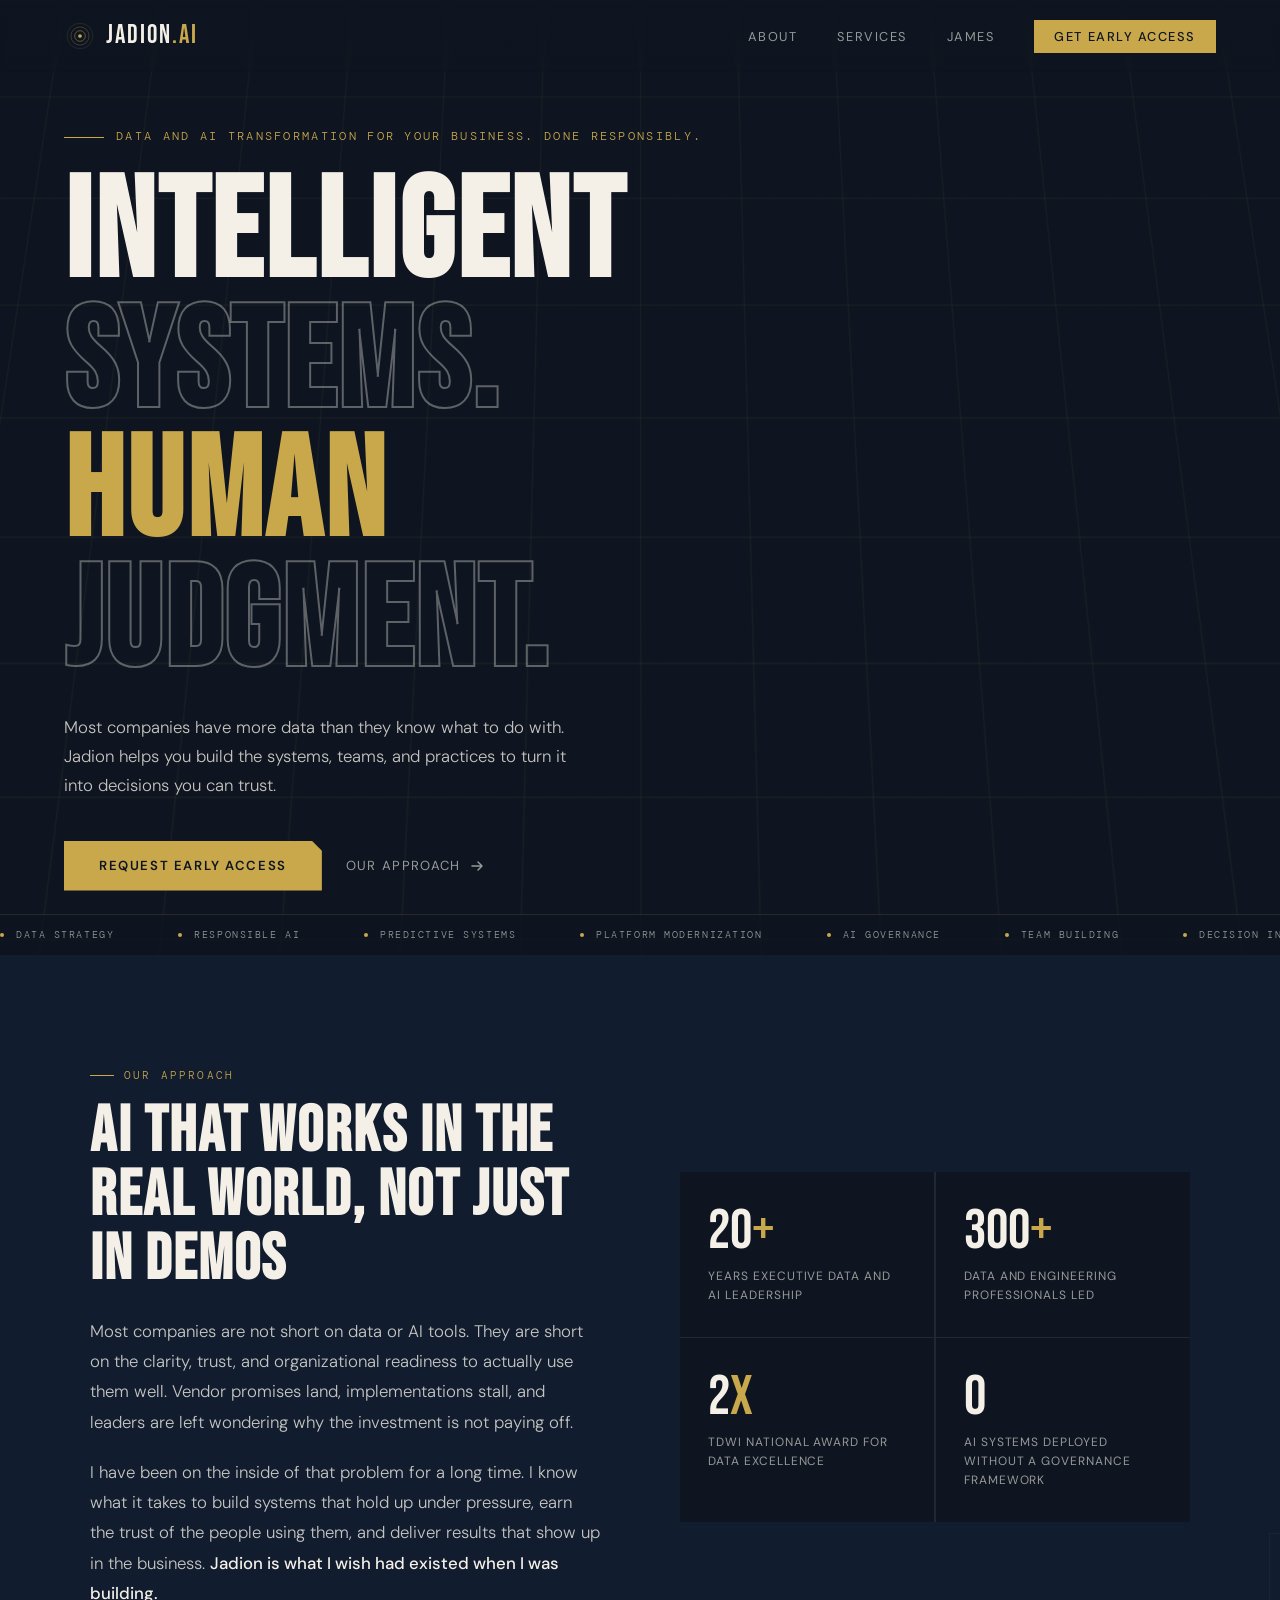
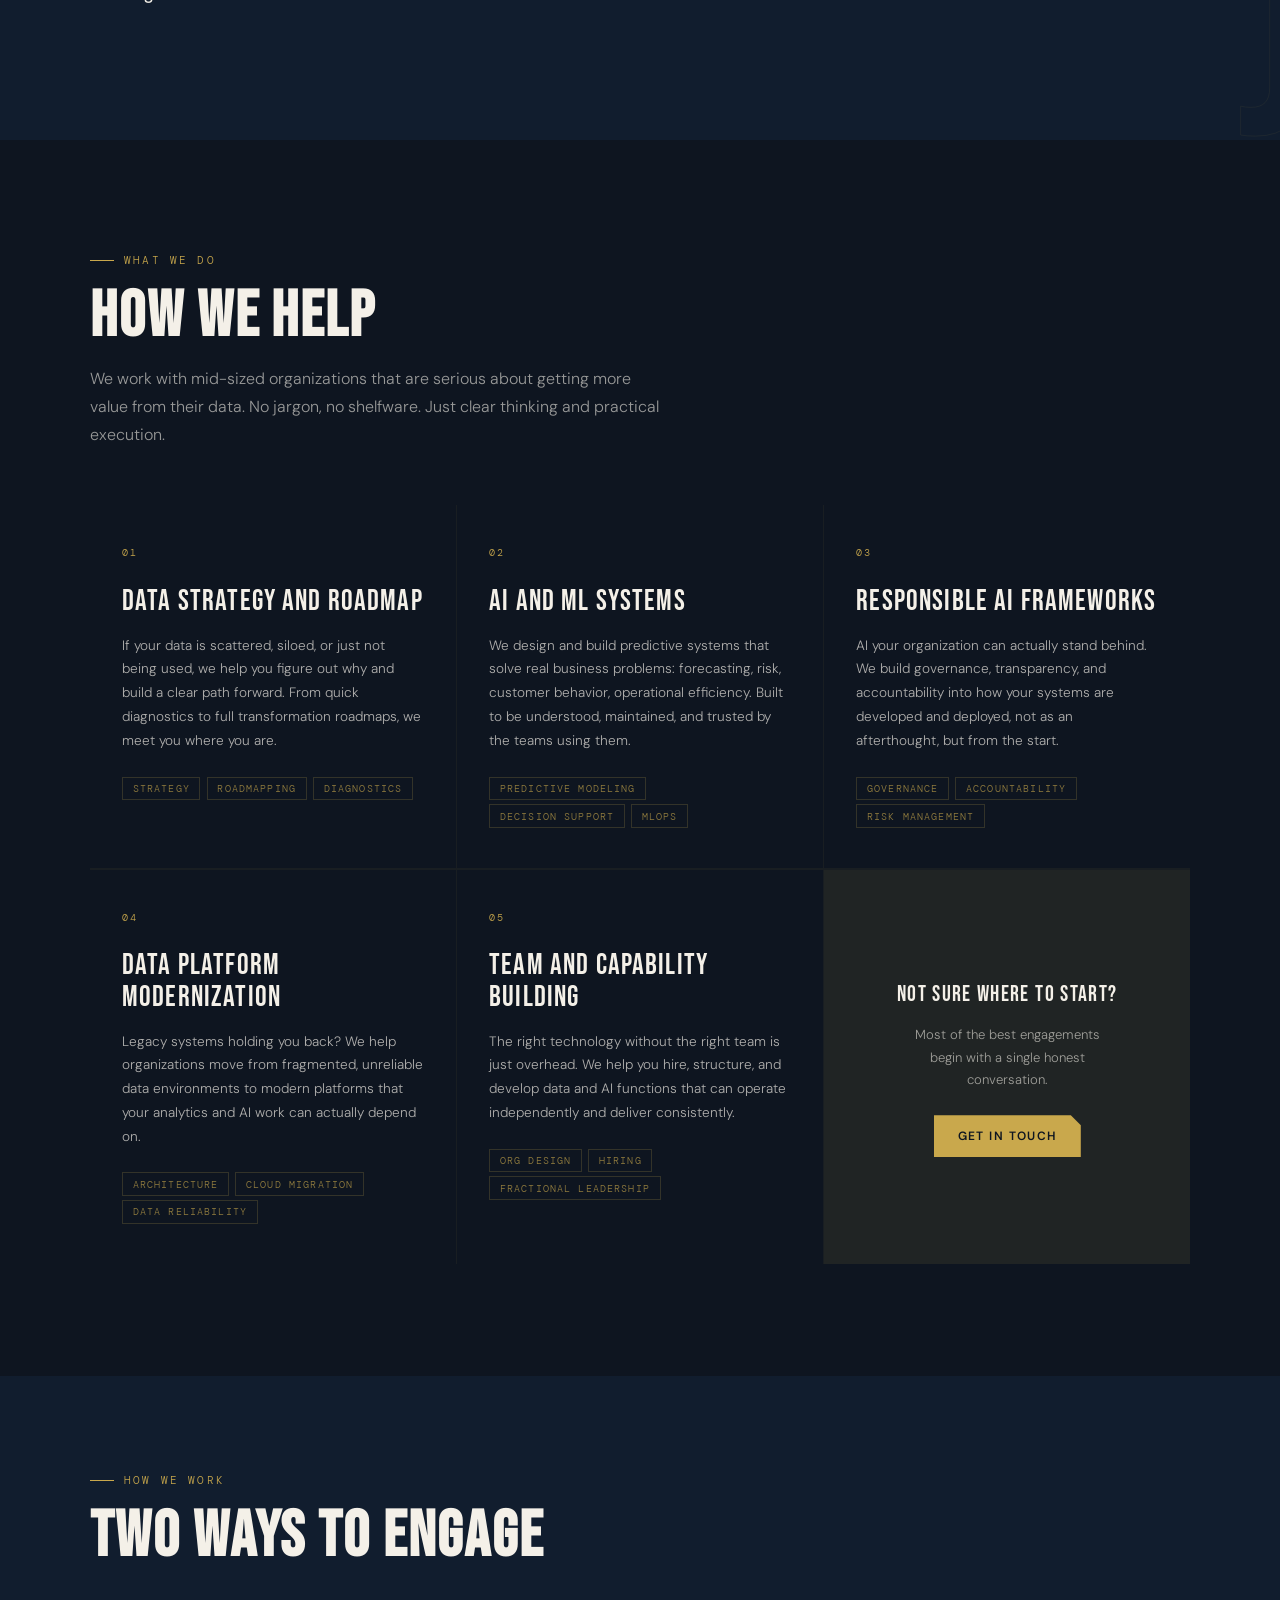
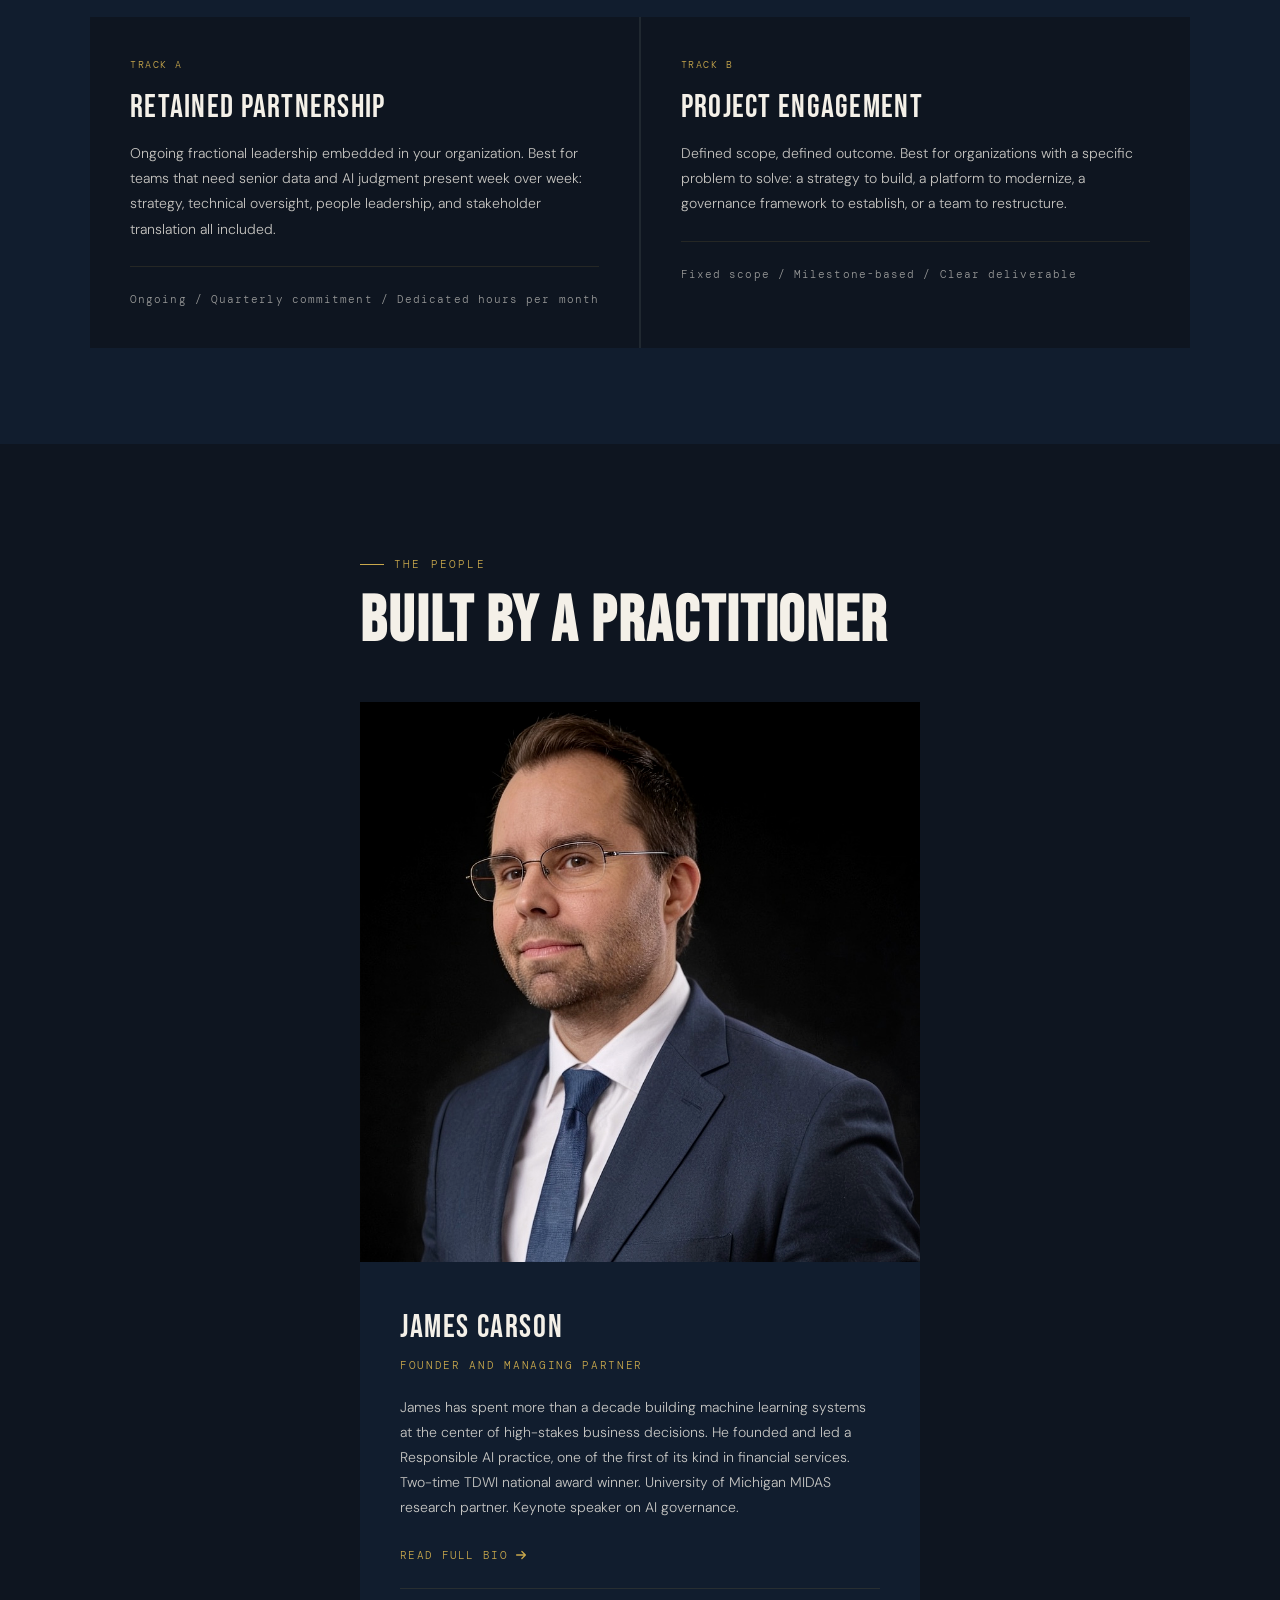
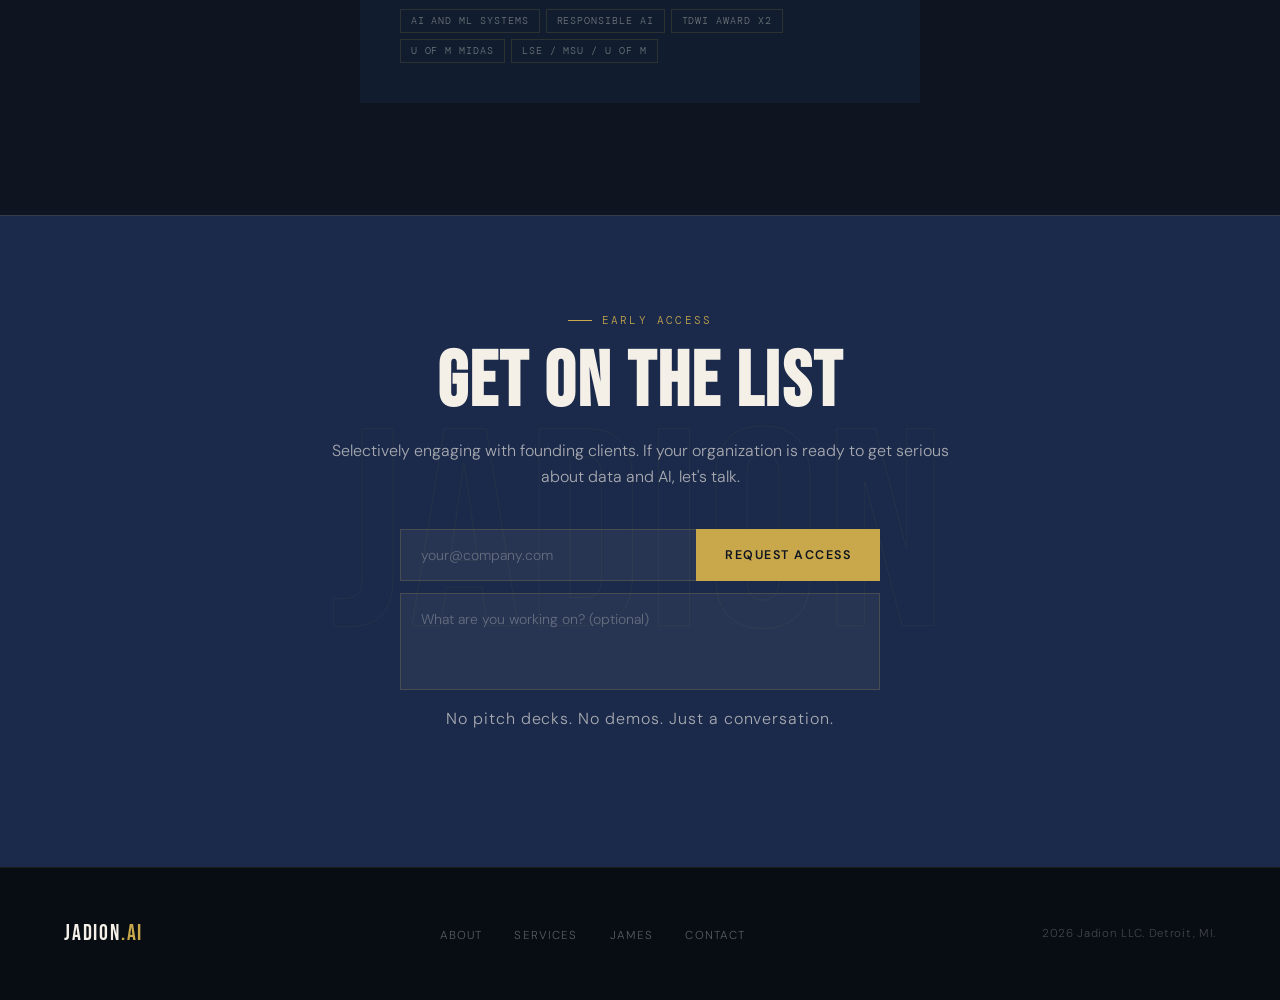
==== commit fe216083: "New palette: Prussian blue and antique gold" ====
--- a/index.html
+++ b/index.html
@@ -3,21 +3,23 @@
 <head>
 <meta charset="UTF-8">
 <meta name="viewport" content="width=device-width, initial-scale=1.0">
-<title>Jadion.AI — 4A Full Mockup</title>
+<title>Jadion.AI</title>
+<link rel="preconnect" href="https://fonts.googleapis.com">
 <link href="https://fonts.googleapis.com/css2?family=Bebas+Neue&family=DM+Sans:wght@300;400;500&family=DM+Mono:wght@400;500&display=swap" rel="stylesheet">
 <style>
   *, *::before, *::after { box-sizing: border-box; margin: 0; padding: 0; }
 
   :root {
-    --bg:          #16181D;
-    --bg-mid:      #1C1F26;
-    --bg-light:    #22262F;
-    --cream:       #F0EEE9;
-    --maize:       #FFCB05;
-    --text-dim:    rgba(240,238,233,0.55);
+    --bg:        #0E1520;
+    --bg-mid:    #111D2E;
+    --bg-light:  #1B2A4A;
+    --cream:     #F4F0E8;
+    --gold:      #C9A84C;
+    --gold-bright:#DFC06A;
+    --text-dim:  rgba(244,240,232,0.6);
     --font-display:'Bebas Neue', sans-serif;
-    --font-body:   'DM Sans', sans-serif;
-    --font-mono:   'DM Mono', monospace;
+    --font-body: 'DM Sans', sans-serif;
+    --font-mono: 'DM Mono', monospace;
   }
 
   html { scroll-behavior: smooth; }
@@ -28,228 +30,151 @@
     position: fixed; top: 0; left: 0; right: 0; z-index: 100;
     display: flex; align-items: center; justify-content: space-between;
     padding: 1.25rem 4rem;
-    background: linear-gradient(180deg, rgba(22,24,29,0.97) 0%, transparent 100%);
+    background: linear-gradient(180deg, rgba(14,21,32,0.97) 0%, transparent 100%);
     backdrop-filter: blur(2px);
   }
-
   .nav-logo { display: flex; align-items: center; gap: 10px; text-decoration: none; }
-
   .nav-wordmark { font-family: var(--font-display); font-size: 1.6rem; letter-spacing: 0.08em; color: var(--cream); line-height: 1; }
-  .nav-wordmark span { color: var(--maize); }
-
+  .nav-wordmark span { color: var(--gold); }
   .nav-links { display: flex; align-items: center; gap: 2.5rem; list-style: none; }
   .nav-links a { color: var(--text-dim); text-decoration: none; font-size: 0.8rem; letter-spacing: 0.12em; text-transform: uppercase; font-weight: 400; transition: color 0.2s; }
   .nav-links a:hover { color: var(--cream); }
-  .nav-cta { background: var(--maize) !important; color: var(--bg) !important; padding: 0.5rem 1.25rem !important; font-weight: 500 !important; }
+  .nav-cta { background: var(--gold) !important; color: var(--bg) !important; padding: 0.5rem 1.25rem !important; font-weight: 500 !important; transition: background 0.2s !important; }
+  .nav-cta:hover { background: var(--gold-bright) !important; }
 
   /* HERO */
-  #hero {
-    min-height: 100vh;
-    display: flex; flex-direction: column; justify-content: center;
-    padding: 8rem 4rem 4rem;
-    position: relative; overflow: hidden;
-  }
-
+  #hero { min-height: 100vh; display: flex; flex-direction: column; justify-content: center; padding: 8rem 4rem 4rem; position: relative; overflow: hidden; }
   .hero-bg { position: absolute; inset: 0; z-index: 0; overflow: hidden; }
-
   .grid-lines {
     position: absolute; inset: 0;
-    background-image:
-      linear-gradient(rgba(255,203,5,0.04) 1px, transparent 1px),
-      linear-gradient(90deg, rgba(255,203,5,0.04) 1px, transparent 1px);
+    background-image: linear-gradient(rgba(201,168,76,0.05) 1px, transparent 1px), linear-gradient(90deg, rgba(201,168,76,0.05) 1px, transparent 1px);
     background-size: 80px 80px;
-    transform: perspective(800px) rotateX(12deg) scale(1.2);
-    transform-origin: 50% 0%;
+    transform: perspective(800px) rotateX(12deg) scale(1.2); transform-origin: 50% 0%;
     animation: gridPulse 8s ease-in-out infinite;
   }
-
-  @keyframes gridPulse { 0%,100%{opacity:0.6} 50%{opacity:1} }
-
-  .signal-ring {
-    position: absolute; border-radius: 50%;
-    border: 1px solid var(--maize);
-    opacity: 0; animation: ripple 6s ease-out infinite;
-  }
-  .signal-ring:nth-child(2){animation-delay:2s}
-  .signal-ring:nth-child(3){animation-delay:4s}
-
-  @keyframes ripple {
-    0%{width:0;height:0;top:50%;left:50%;margin:0;opacity:0.3}
-    100%{width:120vmax;height:120vmax;top:50%;left:50%;margin:-60vmax;opacity:0}
-  }
+  @keyframes gridPulse { 0%,100%{opacity:0.5} 50%{opacity:1} }
+  .signal-ring { position: absolute; border-radius: 50%; border: 1px solid var(--gold); opacity: 0; animation: ripple 6s ease-out infinite; }
+  .signal-ring:nth-child(2){animation-delay:2s} .signal-ring:nth-child(3){animation-delay:4s}
+  @keyframes ripple { 0%{width:0;height:0;top:50%;left:50%;margin:0;opacity:0.25} 100%{width:120vmax;height:120vmax;top:50%;left:50%;margin:-60vmax;opacity:0} }
 
   .hero-content { position: relative; z-index: 2; max-width: 900px; }
-
-  .hero-eyebrow {
-    font-family: var(--font-mono); font-size: 0.72rem; letter-spacing: 0.2em;
-    text-transform: uppercase; color: var(--maize); margin-bottom: 1.5rem;
-    opacity: 0; animation: fadeUp 0.8s 0.2s forwards;
-    display: flex; align-items: center; gap: 12px;
-  }
-  .eyebrow-line { display: inline-block; width: 40px; height: 1px; background: var(--maize); }
-
-  .hero-headline {
-    font-family: var(--font-display);
-    font-size: clamp(5rem, 11vw, 10rem);
-    line-height: 0.92; letter-spacing: 0.02em;
-    margin-bottom: 1.5rem;
-    opacity: 0; animation: fadeUp 0.8s 0.4s forwards;
-  }
-
+  .hero-eyebrow { font-family: var(--font-mono); font-size: 0.72rem; letter-spacing: 0.2em; text-transform: uppercase; color: var(--gold); margin-bottom: 1.5rem; opacity: 0; animation: fadeUp 0.8s 0.2s forwards; display: flex; align-items: center; gap: 12px; }
+  .eyebrow-line { display: inline-block; width: 40px; height: 1px; background: var(--gold); }
+  .hero-headline { font-family: var(--font-display); font-size: clamp(5rem, 11vw, 10rem); line-height: 0.92; letter-spacing: 0.02em; margin-bottom: 1.5rem; opacity: 0; animation: fadeUp 0.8s 0.4s forwards; }
   .hero-headline .solid { color: var(--cream); }
-  .hero-headline .maize { color: var(--maize); }
-  .hero-headline .outline {
-    color: transparent;
-    -webkit-text-stroke: 2px var(--cream);
-  }
-  .hero-headline .outline-maize {
-    color: transparent;
-    -webkit-text-stroke: 2px var(--maize);
-  }
-
-  .hero-sub {
-    font-size: 1.05rem; font-weight: 300; color: rgba(240,238,233,0.75);
-    max-width: 520px; margin-bottom: 2.5rem;
-    opacity: 0; animation: fadeUp 0.8s 0.6s forwards; line-height: 1.75;
-  }
-
-  .hero-actions {
-    display: flex; align-items: center; gap: 1.5rem;
-    opacity: 0; animation: fadeUp 0.8s 0.8s forwards;
-  }
-
-  .btn-primary {
-    display: inline-block; padding: 0.9rem 2.2rem;
-    background: var(--maize); color: var(--bg);
-    font-family: var(--font-body); font-size: 0.82rem; font-weight: 600;
-    letter-spacing: 0.12em; text-transform: uppercase; text-decoration: none;
-    border: none; cursor: pointer; transition: background 0.2s, transform 0.15s;
-    clip-path: polygon(0 0, calc(100% - 10px) 0, 100% 10px, 100% 100%, 0 100%);
-  }
-  .btn-primary:hover { background: #ffd633; transform: translateY(-2px); }
-
-  .btn-ghost {
-    display: inline-flex; align-items: center; gap: 8px;
-    color: var(--text-dim); font-size: 0.82rem; font-weight: 400;
-    letter-spacing: 0.1em; text-transform: uppercase; text-decoration: none;
-    transition: color 0.2s; cursor: pointer; background: none; border: none;
-  }
+  .hero-headline .outline { color: transparent; -webkit-text-stroke: 2px rgba(244,240,232,0.35); }
+  .hero-headline .accent { color: var(--gold); }
+  .hero-headline .outline-accent { color: transparent; -webkit-text-stroke: 2px rgba(244,240,232,0.35); }
+  .hero-sub { font-size: 1.05rem; font-weight: 300; color: rgba(244,240,232,0.8); max-width: 520px; margin-bottom: 2.5rem; opacity: 0; animation: fadeUp 0.8s 0.6s forwards; line-height: 1.75; }
+  .hero-actions { display: flex; align-items: center; gap: 1.5rem; opacity: 0; animation: fadeUp 0.8s 0.8s forwards; }
+  @keyframes fadeUp { from{opacity:0;transform:translateY(24px)} to{opacity:1;transform:translateY(0)} }
+
+  .btn-primary { display: inline-block; padding: 0.9rem 2.2rem; background: var(--gold); color: var(--bg); font-family: var(--font-body); font-size: 0.82rem; font-weight: 600; letter-spacing: 0.12em; text-transform: uppercase; text-decoration: none; border: none; cursor: pointer; transition: background 0.2s, transform 0.15s; clip-path: polygon(0 0, calc(100% - 10px) 0, 100% 10px, 100% 100%, 0 100%); }
+  .btn-primary:hover { background: var(--gold-bright); transform: translateY(-2px); }
+  .btn-primary--sm { font-size: 0.75rem; padding: 0.7rem 1.5rem; }
+  .btn-ghost { display: inline-flex; align-items: center; gap: 8px; color: var(--text-dim); font-size: 0.82rem; font-weight: 400; letter-spacing: 0.1em; text-transform: uppercase; text-decoration: none; transition: color 0.2s; cursor: pointer; background: none; border: none; }
   .btn-ghost:hover { color: var(--cream); }
   .btn-ghost svg { transition: transform 0.2s; }
   .btn-ghost:hover svg { transform: translateX(4px); }
 
-  @keyframes fadeUp { from{opacity:0;transform:translateY(24px)} to{opacity:1;transform:translateY(0)} }
-
-  .hero-ticker {
-    position: absolute; bottom: 0; left: 0; right: 0; z-index: 2;
-    border-top: 1px solid rgba(255,203,5,0.15);
-    overflow: hidden; padding: 0.7rem 0;
-    background: rgba(22,24,29,0.7);
-  }
+  .hero-ticker { position: absolute; bottom: 0; left: 0; right: 0; z-index: 2; border-top: 1px solid rgba(201,168,76,0.15); overflow: hidden; padding: 0.7rem 0; background: rgba(14,21,32,0.7); }
   .ticker-track { display: flex; gap: 4rem; white-space: nowrap; animation: ticker 25s linear infinite; }
-  .ticker-item {
-    font-family: var(--font-mono); font-size: 0.65rem; letter-spacing: 0.15em;
-    text-transform: uppercase; color: var(--text-dim); flex-shrink: 0;
-    display: flex; align-items: center; gap: 0.75rem;
-  }
-  .ticker-dot { width: 4px; height: 4px; border-radius: 50%; background: var(--maize); flex-shrink: 0; }
+  .ticker-item { font-family: var(--font-mono); font-size: 0.65rem; letter-spacing: 0.15em; text-transform: uppercase; color: var(--text-dim); flex-shrink: 0; display: flex; align-items: center; gap: 0.75rem; }
+  .ticker-dot { width: 4px; height: 4px; border-radius: 50%; background: var(--gold); flex-shrink: 0; }
   @keyframes ticker { 0%{transform:translateX(0)} 100%{transform:translateX(-50%)} }
 
   /* SHARED */
   section { padding: 7rem 4rem; }
-  .section-label {
-    font-family: var(--font-mono); font-size: 0.68rem; letter-spacing: 0.2em;
-    text-transform: uppercase; color: var(--maize); margin-bottom: 1rem;
-    display: flex; align-items: center; gap: 10px;
-  }
-  .section-label::before { content:''; display: inline-block; width: 24px; height: 1px; background: var(--maize); }
+  .section-label { font-family: var(--font-mono); font-size: 0.68rem; letter-spacing: 0.2em; text-transform: uppercase; color: var(--gold); margin-bottom: 1rem; display: flex; align-items: center; gap: 10px; }
+  .section-label::before { content:''; display: inline-block; width: 24px; height: 1px; background: var(--gold); }
   h2 { font-family: var(--font-display); font-size: clamp(2.8rem,5vw,4.5rem); line-height: 1; letter-spacing: 0.03em; color: var(--cream); margin-bottom: 1.5rem; }
+
+  .reveal { opacity:0; transform:translateY(32px); transition:opacity 0.7s ease,transform 0.7s ease; }
+  .reveal.visible { opacity:1; transform:translateY(0); }
+  .reveal-delay-1{transition-delay:0.1s} .reveal-delay-2{transition-delay:0.2s}
 
   /* THESIS */
   #thesis { background: var(--bg-mid); position: relative; overflow: hidden; }
   .thesis-inner { display: grid; grid-template-columns: 1fr 1fr; gap: 5rem; align-items: center; max-width: 1100px; margin: 0 auto; }
-  .thesis-text p { font-size: 1.05rem; line-height: 1.8; color: rgba(240,238,233,0.75); margin-bottom: 1.25rem; }
+  .thesis-text p { font-size: 1.05rem; line-height: 1.8; color: rgba(244,240,232,0.8); margin-bottom: 1.25rem; }
   .thesis-text p strong { color: var(--cream); font-weight: 500; }
-  .thesis-stat-grid { display: grid; grid-template-columns: 1fr 1fr; gap: 1.5px; background: rgba(255,203,5,0.08); }
+  .thesis-stat-grid { display: grid; grid-template-columns: 1fr 1fr; gap: 1.5px; background: rgba(201,168,76,0.08); }
   .stat-box { background: var(--bg); padding: 2rem 1.75rem; transition: background 0.2s; }
   .stat-box:hover { background: var(--bg-light); }
   .stat-number { font-family: var(--font-display); font-size: 3.5rem; line-height: 1; color: var(--cream); margin-bottom: 0.4rem; }
-  .stat-number span { color: var(--maize); }
+  .stat-number span { color: var(--gold); }
   .stat-label { font-size: 0.75rem; font-weight: 400; letter-spacing: 0.08em; text-transform: uppercase; color: var(--text-dim); }
-  .thesis-number { font-family: var(--font-display); font-size: 18rem; line-height: 0.85; color: transparent; -webkit-text-stroke: 1px rgba(255,203,5,0.08); position: absolute; right: -2rem; bottom: -2rem; pointer-events: none; user-select: none; }
+  .thesis-number { font-family: var(--font-display); font-size: 18rem; line-height: 0.85; color: transparent; -webkit-text-stroke: 1px rgba(201,168,76,0.07); position: absolute; right: -2rem; bottom: -2rem; pointer-events: none; user-select: none; }
 
   /* SERVICES */
   #services { background: var(--bg); }
   .services-header-block { max-width: 1100px; margin: 0 auto; }
   .services-intro { font-size: 1rem; color: var(--text-dim); max-width: 580px; font-weight: 300; line-height: 1.75; margin-top: -0.5rem; }
-  .service-cards { display: grid; grid-template-columns: repeat(3,1fr); gap: 1.5px; background: rgba(255,203,5,0.06); max-width: 1100px; margin: 3.5rem auto 0; }
+  .service-cards { display: grid; grid-template-columns: repeat(3,1fr); gap: 1.5px; background: rgba(201,168,76,0.06); max-width: 1100px; margin: 3.5rem auto 0; }
   .service-card { background: var(--bg); padding: 2.5rem 2rem; position: relative; overflow: hidden; transition: background 0.3s; }
-  .service-card::after { content:''; position: absolute; bottom:0;left:0;right:0; height:2px; background: var(--maize); transform:scaleX(0); transform-origin:left; transition:transform 0.3s; }
+  .service-card::after { content:''; position: absolute; bottom:0;left:0;right:0; height:2px; background: var(--gold); transform:scaleX(0); transform-origin:left; transition:transform 0.3s; }
   .service-card:hover { background: var(--bg-mid); }
   .service-card:hover::after { transform:scaleX(1); }
-  .service-card--cta { display:flex;flex-direction:column;justify-content:center;align-items:center;text-align:center;background:rgba(255,203,5,0.04); }
-  .service-num { font-family: var(--font-mono); font-size: 0.65rem; color: var(--maize); letter-spacing: 0.15em; margin-bottom: 1.5rem; }
+  .service-card--cta { display:flex;flex-direction:column;justify-content:center;align-items:center;text-align:center;background:rgba(201,168,76,0.04); }
+  .service-num { font-family: var(--font-mono); font-size: 0.65rem; color: var(--gold); letter-spacing: 0.15em; margin-bottom: 1.5rem; }
   .service-title { font-family: var(--font-display); font-size: 1.8rem; letter-spacing: 0.04em; color: var(--cream); margin-bottom: 1rem; line-height: 1.1; }
-  .service-desc { font-size: 0.85rem; line-height: 1.75; color: rgba(240,238,233,0.6); font-weight: 300; margin-bottom: 1.25rem; }
-  .service-tag { display: inline-block; font-family: var(--font-mono); font-size: 0.6rem; letter-spacing: 0.12em; text-transform: uppercase; color: rgba(255,203,5,0.6); border: 1px solid rgba(255,203,5,0.2); padding: 0.2rem 0.6rem; margin-right: 0.4rem; margin-top: 0.25rem; }
+  .service-desc { font-size: 0.85rem; line-height: 1.75; color: rgba(244,240,232,0.7); font-weight: 300; margin-bottom: 1.25rem; }
+  .service-tag { display: inline-block; font-family: var(--font-mono); font-size: 0.6rem; letter-spacing: 0.12em; text-transform: uppercase; color: rgba(201,168,76,0.7); border: 1px solid rgba(201,168,76,0.2); padding: 0.2rem 0.6rem; margin-right: 0.4rem; margin-top: 0.25rem; }
   .service-cta-title { font-family: var(--font-display); font-size: 1.4rem; letter-spacing: 0.06em; color: var(--cream); margin-bottom: 0.75rem; }
   .service-cta-desc { font-size: 0.82rem; color: var(--text-dim); line-height: 1.7; margin-bottom: 1.5rem; max-width: 220px; }
 
   /* ENGAGEMENT */
   #engagement { background: var(--bg-mid); padding: 6rem 4rem; }
   .engagement-header { max-width: 1100px; margin: 0 auto; }
-  .engagement-grid { max-width: 1100px; margin: 3rem auto 0; display: grid; grid-template-columns: 1fr 1fr; gap: 1.5px; background: rgba(255,203,5,0.08); }
+  .engagement-grid { max-width: 1100px; margin: 3rem auto 0; display: grid; grid-template-columns: 1fr 1fr; gap: 1.5px; background: rgba(201,168,76,0.08); }
   .engagement-track { background: var(--bg); padding: 2.5rem; }
-  .track-label { font-family: var(--font-mono); font-size: 0.65rem; letter-spacing: 0.15em; text-transform: uppercase; color: var(--maize); margin-bottom: 1rem; }
+  .track-label { font-family: var(--font-mono); font-size: 0.65rem; letter-spacing: 0.15em; text-transform: uppercase; color: var(--gold); margin-bottom: 1rem; }
   .track-title { font-family: var(--font-display); font-size: 2rem; letter-spacing: 0.04em; color: var(--cream); margin-bottom: 1rem; line-height: 1.1; }
-  .track-desc { font-size: 0.875rem; line-height: 1.8; color: rgba(240,238,233,0.7); font-weight: 300; }
-  .track-detail { margin-top: 1.5rem; padding-top: 1.5rem; border-top: 1px solid rgba(255,203,5,0.12); font-family: var(--font-mono); font-size: 0.68rem; letter-spacing: 0.1em; color: var(--text-dim); }
+  .track-desc { font-size: 0.875rem; line-height: 1.8; color: rgba(244,240,232,0.8); font-weight: 300; }
+  .track-detail { margin-top: 1.5rem; padding-top: 1.5rem; border-top: 1px solid rgba(201,168,76,0.12); font-family: var(--font-mono); font-size: 0.68rem; letter-spacing: 0.1em; color: var(--text-dim); }
 
   /* FOUNDER */
   #founders { background: var(--bg); padding: 7rem 4rem; }
   .founders-inner { max-width: 560px; margin: 0 auto; }
-  .founder-card { background: var(--bg-mid); padding: 2.5rem; }
-  .founder-photo { width: 100%; aspect-ratio: 1/1; object-fit: cover; object-position: center top; display: block; filter: grayscale(20%) contrast(1.05); transition: filter 0.3s; margin-bottom: 0; }
+  .founder-card { background: var(--bg-mid); }
+  .founder-photo { width: 100%; aspect-ratio: 1/1; object-fit: cover; object-position: center top; display: block; filter: grayscale(15%) contrast(1.05); transition: filter 0.3s; }
   .founder-card:hover .founder-photo { filter: grayscale(0%) contrast(1.05); }
-  .founder-name { font-family: var(--font-display); font-size: 2rem; letter-spacing: 0.05em; color: var(--cream); margin-bottom: 0.25rem; margin-top: 1.5rem; }
-  .founder-role { font-family: var(--font-mono); font-size: 0.7rem; letter-spacing: 0.15em; text-transform: uppercase; color: var(--maize); margin-bottom: 1.25rem; }
-  .founder-bio { font-size: 0.875rem; line-height: 1.8; color: rgba(240,238,233,0.7); margin-bottom: 1.25rem; }
-  .read-more { display: inline-flex; align-items: center; gap: 6px; font-family: var(--font-mono); font-size: 0.68rem; letter-spacing: 0.12em; text-transform: uppercase; color: var(--maize); text-decoration: none; margin-bottom: 1.5rem; transition: gap 0.2s; }
+  .founder-info { padding: 2.5rem; }
+  .founder-name { font-family: var(--font-display); font-size: 2rem; letter-spacing: 0.05em; color: var(--cream); margin-bottom: 0.25rem; }
+  .founder-role { font-family: var(--font-mono); font-size: 0.7rem; letter-spacing: 0.15em; text-transform: uppercase; color: var(--gold); margin-bottom: 1.25rem; }
+  .founder-bio { font-size: 0.875rem; line-height: 1.8; color: rgba(244,240,232,0.8); margin-bottom: 1.25rem; }
+  .read-more { display: inline-flex; align-items: center; gap: 6px; font-family: var(--font-mono); font-size: 0.68rem; letter-spacing: 0.12em; text-transform: uppercase; color: var(--gold); text-decoration: none; margin-bottom: 1.5rem; transition: gap 0.2s; }
   .read-more:hover { gap: 10px; }
-  .founder-credentials { padding-top: 1.25rem; border-top: 1px solid rgba(255,203,5,0.12); display: flex; flex-wrap: wrap; gap: 0.4rem; }
-  .cred-tag { font-family: var(--font-mono); font-size: 0.6rem; letter-spacing: 0.1em; text-transform: uppercase; color: rgba(240,238,233,0.4); border: 1px solid rgba(255,203,5,0.15); padding: 0.2rem 0.6rem; }
+  .founder-credentials { padding-top: 1.25rem; border-top: 1px solid rgba(201,168,76,0.12); display: flex; flex-wrap: wrap; gap: 0.4rem; }
+  .cred-tag { font-family: var(--font-mono); font-size: 0.6rem; letter-spacing: 0.1em; text-transform: uppercase; color: rgba(244,240,232,0.4); border: 1px solid rgba(201,168,76,0.15); padding: 0.2rem 0.6rem; }
 
   /* WAITLIST */
-  #waitlist { background: var(--maize); position: relative; overflow: hidden; padding: 6rem 4rem; }
-  .waitlist-bg-text { position: absolute; top:50%;left:50%; transform:translate(-50%,-50%); font-family:var(--font-display); font-size:22vw; color:transparent; -webkit-text-stroke:1px rgba(22,24,29,0.1); white-space:nowrap; pointer-events:none; user-select:none; letter-spacing:0.02em; }
+  #waitlist { background: var(--bg-light); position: relative; overflow: hidden; padding: 6rem 4rem; border-top: 1px solid rgba(201,168,76,0.15); }
+  .waitlist-bg-text { position: absolute; top:50%;left:50%; transform:translate(-50%,-50%); font-family:var(--font-display); font-size:22vw; color:transparent; -webkit-text-stroke:1px rgba(201,168,76,0.06); white-space:nowrap; pointer-events:none; user-select:none; letter-spacing:0.02em; }
   .waitlist-inner { position:relative;z-index:2;max-width:640px;margin:0 auto;text-align:center; }
-  .waitlist-inner h2 { font-size:clamp(3rem,6vw,5.5rem);margin-bottom:1rem;color:var(--bg); }
-  .waitlist-inner p { font-size:1rem;color:rgba(22,24,29,0.65);margin-bottom:2.5rem;font-weight:300; }
-  .waitlist-label { justify-content:center;color:rgba(22,24,29,0.5); }
-  .waitlist-label::before { background:rgba(22,24,29,0.3); }
+  .waitlist-inner h2 { font-size:clamp(3rem,6vw,5.5rem);margin-bottom:1rem;color:var(--cream); }
+  .waitlist-inner p { font-size:1rem;color:rgba(244,240,232,0.65);margin-bottom:2.5rem;font-weight:300; }
+  .waitlist-label { justify-content:center; }
   .waitlist-form { display:flex;max-width:480px;margin:0 auto; }
-  .waitlist-textarea { width:100%;max-width:480px;margin:0.75rem auto 0;display:block;padding:0.85rem 1.25rem;background:rgba(22,24,29,0.08);border:1px solid rgba(22,24,29,0.2);color:var(--bg);font-family:var(--font-body);font-size:0.875rem;font-weight:300;outline:none;resize:none;transition:background 0.2s;line-height:1.6; }
-  .waitlist-textarea::placeholder { color:rgba(22,24,29,0.4); }
-  .waitlist-input { flex:1;padding:1rem 1.25rem;background:rgba(22,24,29,0.08);border:1px solid rgba(22,24,29,0.2);border-right:none;color:var(--bg);font-family:var(--font-body);font-size:0.875rem;font-weight:300;outline:none;transition:background 0.2s; }
-  .waitlist-input::placeholder { color:rgba(22,24,29,0.4); }
-  .waitlist-input:focus { background:rgba(22,24,29,0.12); }
-  .waitlist-btn { padding:1rem 1.75rem;background:var(--bg);color:var(--maize);border:1px solid var(--bg);font-family:var(--font-body);font-size:0.78rem;font-weight:600;letter-spacing:0.12em;text-transform:uppercase;cursor:pointer;transition:background 0.2s;white-space:nowrap; }
-  .waitlist-btn:hover { background:#0a0b0e; }
-  .waitlist-note { font-size:0.72rem;color:rgba(22,24,29,0.45);margin-top:1rem;letter-spacing:0.06em; }
-  .success-msg { display:none;font-family:var(--font-mono);font-size:0.85rem;letter-spacing:0.12em;text-transform:uppercase;color:var(--bg);padding:1rem;border:1px solid rgba(22,24,29,0.3); }
+  .waitlist-textarea { width:100%;max-width:480px;margin:0.75rem auto 0;display:block;padding:0.85rem 1.25rem;background:rgba(244,240,232,0.05);border:1px solid rgba(201,168,76,0.2);color:var(--cream);font-family:var(--font-body);font-size:0.875rem;font-weight:300;outline:none;resize:none;transition:background 0.2s;line-height:1.6; }
+  .waitlist-textarea::placeholder { color:rgba(244,240,232,0.3); }
+  .waitlist-textarea:focus { background:rgba(244,240,232,0.08); }
+  .waitlist-input { flex:1;padding:1rem 1.25rem;background:rgba(244,240,232,0.05);border:1px solid rgba(201,168,76,0.2);border-right:none;color:var(--cream);font-family:var(--font-body);font-size:0.875rem;font-weight:300;outline:none;transition:background 0.2s; }
+  .waitlist-input::placeholder { color:rgba(244,240,232,0.3); }
+  .waitlist-input:focus { background:rgba(244,240,232,0.08); }
+  .waitlist-btn { padding:1rem 1.75rem;background:var(--gold);color:var(--bg);border:1px solid var(--gold);font-family:var(--font-body);font-size:0.78rem;font-weight:600;letter-spacing:0.12em;text-transform:uppercase;cursor:pointer;transition:background 0.2s;white-space:nowrap; }
+  .waitlist-btn:hover { background:var(--gold-bright); }
+  .waitlist-note { font-size:0.72rem;color:rgba(244,240,232,0.35);margin-top:1rem;letter-spacing:0.06em; }
+  .success-msg { display:none;font-family:var(--font-mono);font-size:0.85rem;letter-spacing:0.12em;text-transform:uppercase;color:var(--gold);padding:1rem;border:1px solid rgba(201,168,76,0.3); }
 
   /* FOOTER */
-  footer { background:#0e0f12;padding:3rem 4rem;display:flex;justify-content:space-between;align-items:center;border-top:1px solid rgba(255,203,5,0.1); }
+  footer { background:#080D14;padding:3rem 4rem;display:flex;justify-content:space-between;align-items:center;border-top:1px solid rgba(201,168,76,0.1); }
   .footer-logo { font-family:var(--font-display);font-size:1.4rem;letter-spacing:0.08em;color:var(--cream); }
-  .footer-logo span { color:var(--maize); }
-  .footer-copy { font-size:0.72rem;color:rgba(240,238,233,0.25);letter-spacing:0.06em; }
+  .footer-logo span { color:var(--gold); }
+  .footer-copy { font-size:0.72rem;color:rgba(244,240,232,0.25);letter-spacing:0.06em; }
   .footer-links { display:flex;gap:2rem;list-style:none; }
-  .footer-links a { font-size:0.72rem;color:rgba(240,238,233,0.35);text-decoration:none;letter-spacing:0.1em;text-transform:uppercase;transition:color 0.2s; }
+  .footer-links a { font-size:0.72rem;color:rgba(244,240,232,0.35);text-decoration:none;letter-spacing:0.1em;text-transform:uppercase;transition:color 0.2s; }
   .footer-links a:hover { color:var(--cream); }
-
-  .reveal { opacity:0;transform:translateY(32px);transition:opacity 0.7s ease,transform 0.7s ease; }
-  .reveal.visible { opacity:1;transform:translateY(0); }
-  .reveal-delay-1{transition-delay:0.1s} .reveal-delay-2{transition-delay:0.2s}
 
   @media(max-width:768px){
     nav{padding:1rem 1.5rem} .nav-links{display:none}
@@ -258,7 +183,7 @@
     .thesis-inner{grid-template-columns:1fr;gap:3rem} .thesis-stat-grid{grid-template-columns:1fr 1fr}
     .service-cards{grid-template-columns:1fr} .engagement-grid{grid-template-columns:1fr}
     footer{flex-direction:column;gap:1.5rem;text-align:center}
-    .waitlist-form{flex-direction:column} .waitlist-input{border-right:1px solid rgba(22,24,29,0.2);border-bottom:none}
+    .waitlist-form{flex-direction:column} .waitlist-input{border-right:1px solid rgba(201,168,76,0.2);border-bottom:none}
   }
 </style>
 </head>
@@ -267,10 +192,10 @@
 <nav>
   <a href="#" class="nav-logo">
     <svg width="32" height="32" viewBox="0 0 120 120" fill="none">
-      <circle cx="60" cy="60" r="48" fill="none" stroke="#FFCB05" stroke-width="3" opacity="0.2"/>
-      <circle cx="60" cy="60" r="34" fill="none" stroke="#FFCB05" stroke-width="3" opacity="0.35"/>
-      <circle cx="60" cy="60" r="20" fill="none" stroke="#FFCB05" stroke-width="3" opacity="0.6"/>
-      <circle cx="60" cy="60" r="7" fill="#FFCB05"/>
+      <circle cx="60" cy="60" r="48" fill="none" stroke="#C9A84C" stroke-width="2.5" opacity="0.2"/>
+      <circle cx="60" cy="60" r="34" fill="none" stroke="#C9A84C" stroke-width="2.5" opacity="0.4"/>
+      <circle cx="60" cy="60" r="20" fill="none" stroke="#C9A84C" stroke-width="2.5" opacity="0.65"/>
+      <circle cx="60" cy="60" r="7" fill="#C9A84C"/>
     </svg>
     <span class="nav-wordmark">JADION<span>.AI</span></span>
   </a>
@@ -290,23 +215,17 @@
     <div class="signal-ring"></div>
   </div>
   <div class="hero-content">
-    <div class="hero-eyebrow">
-      <span class="eyebrow-line"></span>
-      <span>Data and AI transformation for your business. Done responsibly.</span>
-    </div>
+    <div class="hero-eyebrow"><span class="eyebrow-line"></span><span>Data and AI transformation for your business. Done responsibly.</span></div>
     <h1 class="hero-headline">
       <span class="solid">INTELLIGENT</span><br>
       <span class="outline">SYSTEMS.</span><br>
-      <span class="maize">HUMAN</span><br>
-      <span class="outline-maize">JUDGMENT.</span>
+      <span class="accent">HUMAN</span><br>
+      <span class="outline-accent">JUDGMENT.</span>
     </h1>
     <p class="hero-sub">Most companies have more data than they know what to do with. Jadion helps you build the systems, teams, and practices to turn it into decisions you can trust.</p>
     <div class="hero-actions">
       <a href="#waitlist" class="btn-primary">Request Early Access</a>
-      <a href="#thesis" class="btn-ghost">
-        Our approach
-        <svg width="16" height="16" viewBox="0 0 16 16" fill="none"><path d="M3 8h10M9 4l4 4-4 4" stroke="currentColor" stroke-width="1.5" stroke-linecap="round" stroke-linejoin="round"/></svg>
-      </a>
+      <a href="#thesis" class="btn-ghost">Our approach <svg width="16" height="16" viewBox="0 0 16 16" fill="none"><path d="M3 8h10M9 4l4 4-4 4" stroke="currentColor" stroke-width="1.5" stroke-linecap="round" stroke-linejoin="round"/></svg></a>
     </div>
   </div>
   <div class="hero-ticker">
@@ -359,25 +278,25 @@
     <div class="service-card reveal">
       <div class="service-num">01</div>
       <div class="service-title">Data Strategy and Roadmap</div>
-      <p class="service-desc">If your data is scattered, siloed, or just not being used, we help you figure out why and build a clear path forward. From quick diagnostics to full transformation roadmaps.</p>
+      <p class="service-desc">If your data is scattered, siloed, or just not being used, we help you figure out why and build a clear path forward. From quick diagnostics to full transformation roadmaps, we meet you where you are.</p>
       <div><span class="service-tag">Strategy</span><span class="service-tag">Roadmapping</span><span class="service-tag">Diagnostics</span></div>
     </div>
     <div class="service-card reveal reveal-delay-1">
       <div class="service-num">02</div>
       <div class="service-title">AI and ML Systems</div>
-      <p class="service-desc">We design and build predictive systems that solve real business problems: forecasting, risk, customer behavior, operational efficiency. Built to be understood, maintained, and trusted.</p>
+      <p class="service-desc">We design and build predictive systems that solve real business problems: forecasting, risk, customer behavior, operational efficiency. Built to be understood, maintained, and trusted by the teams using them.</p>
       <div><span class="service-tag">Predictive Modeling</span><span class="service-tag">Decision Support</span><span class="service-tag">MLOps</span></div>
     </div>
     <div class="service-card reveal reveal-delay-2">
       <div class="service-num">03</div>
       <div class="service-title">Responsible AI Frameworks</div>
-      <p class="service-desc">AI your organization can actually stand behind. Governance, transparency, and accountability built in from day one, not as an afterthought.</p>
+      <p class="service-desc">AI your organization can actually stand behind. We build governance, transparency, and accountability into how your systems are developed and deployed, not as an afterthought, but from the start.</p>
       <div><span class="service-tag">Governance</span><span class="service-tag">Accountability</span><span class="service-tag">Risk Management</span></div>
     </div>
     <div class="service-card reveal">
       <div class="service-num">04</div>
       <div class="service-title">Data Platform Modernization</div>
-      <p class="service-desc">Legacy systems holding you back? We help organizations move from fragmented, unreliable data environments to modern platforms that your analytics and AI work can depend on.</p>
+      <p class="service-desc">Legacy systems holding you back? We help organizations move from fragmented, unreliable data environments to modern platforms that your analytics and AI work can actually depend on.</p>
       <div><span class="service-tag">Architecture</span><span class="service-tag">Cloud Migration</span><span class="service-tag">Data Reliability</span></div>
     </div>
     <div class="service-card reveal reveal-delay-1">
@@ -389,7 +308,7 @@
     <div class="service-card service-card--cta reveal reveal-delay-2">
       <div class="service-cta-title">Not sure where to start?</div>
       <p class="service-cta-desc">Most of the best engagements begin with a single honest conversation.</p>
-      <a href="#waitlist" class="btn-primary">Get in Touch</a>
+      <a href="#waitlist" class="btn-primary btn-primary--sm">Get in Touch</a>
     </div>
   </div>
 </section>
@@ -422,16 +341,18 @@
     <div style="margin-top:3rem;">
       <div class="founder-card reveal">
         <img src="james.jpg" alt="James Carson" class="founder-photo">
-        <div class="founder-name">James Carson</div>
-        <div class="founder-role">Founder and Managing Partner</div>
-        <p class="founder-bio">James has spent more than a decade building machine learning systems at the center of high-stakes business decisions. He founded and led a Responsible AI practice, one of the first of its kind in financial services. Two-time TDWI national award winner. University of Michigan MIDAS research partner.</p>
-        <a href="james.html" class="read-more">Read full bio <svg width="14" height="14" viewBox="0 0 16 16" fill="none"><path d="M3 8h10M9 4l4 4-4 4" stroke="currentColor" stroke-width="1.5" stroke-linecap="round" stroke-linejoin="round"/></svg></a>
-        <div class="founder-credentials">
-          <span class="cred-tag">AI and ML Systems</span>
-          <span class="cred-tag">Responsible AI</span>
-          <span class="cred-tag">TDWI Award x2</span>
-          <span class="cred-tag">U of M MIDAS</span>
-          <span class="cred-tag">LSE / MSU / U of M</span>
+        <div class="founder-info">
+          <div class="founder-name">James Carson</div>
+          <div class="founder-role">Founder and Managing Partner</div>
+          <p class="founder-bio">James has spent more than a decade building machine learning systems at the center of high-stakes business decisions. He founded and led a Responsible AI practice, one of the first of its kind in financial services. Two-time TDWI national award winner. University of Michigan MIDAS research partner. Keynote speaker on AI governance.</p>
+          <a href="james.html" class="read-more">Read full bio <svg width="14" height="14" viewBox="0 0 16 16" fill="none"><path d="M3 8h10M9 4l4 4-4 4" stroke="currentColor" stroke-width="1.5" stroke-linecap="round" stroke-linejoin="round"/></svg></a>
+          <div class="founder-credentials">
+            <span class="cred-tag">AI and ML Systems</span>
+            <span class="cred-tag">Responsible AI</span>
+            <span class="cred-tag">TDWI Award x2</span>
+            <span class="cred-tag">U of M MIDAS</span>
+            <span class="cred-tag">LSE / MSU / U of M</span>
+          </div>
         </div>
       </div>
     </div>
@@ -475,22 +396,21 @@
   var val = input ? input.value.trim() : '';
   var notes = notesInput ? notesInput.value.trim() : '';
   if (!val || !val.includes('@')) {
-    input.style.borderColor = 'rgba(22,24,29,0.6)';
-    setTimeout(function(){input.style.borderColor='rgba(22,24,29,0.2)'},800);
+    input.style.borderColor = 'rgba(201,168,76,0.6)';
+    setTimeout(function(){input.style.borderColor='rgba(201,168,76,0.2)'},800);
     return;
   }
-  if (btn){btn.textContent='Submitting...';btn.disabled=true;}
+  if(btn){btn.textContent='Submitting...';btn.disabled=true;}
   try {
     var response = await fetch('/api/submit',{method:'POST',headers:{'Content-Type':'application/json'},body:JSON.stringify({email:val,notes:notes})});
     if(response.ok){document.getElementById('form-wrap').style.display='none';document.getElementById('success-msg').style.display='block';}
     else{throw new Error('failed');}
   } catch(err){
     if(btn){btn.textContent='Request Access';btn.disabled=false;}
-    input.style.borderColor='rgba(22,24,29,0.6)';
-    setTimeout(function(){input.style.borderColor='rgba(22,24,29,0.2)'},800);
+    input.style.borderColor='rgba(201,168,76,0.6)';
+    setTimeout(function(){input.style.borderColor='rgba(201,168,76,0.2)'},800);
   }
 }
-
 (function(){
   var observer = new IntersectionObserver(function(entries){
     entries.forEach(function(entry){if(entry.isIntersecting)entry.target.classList.add('visible');});
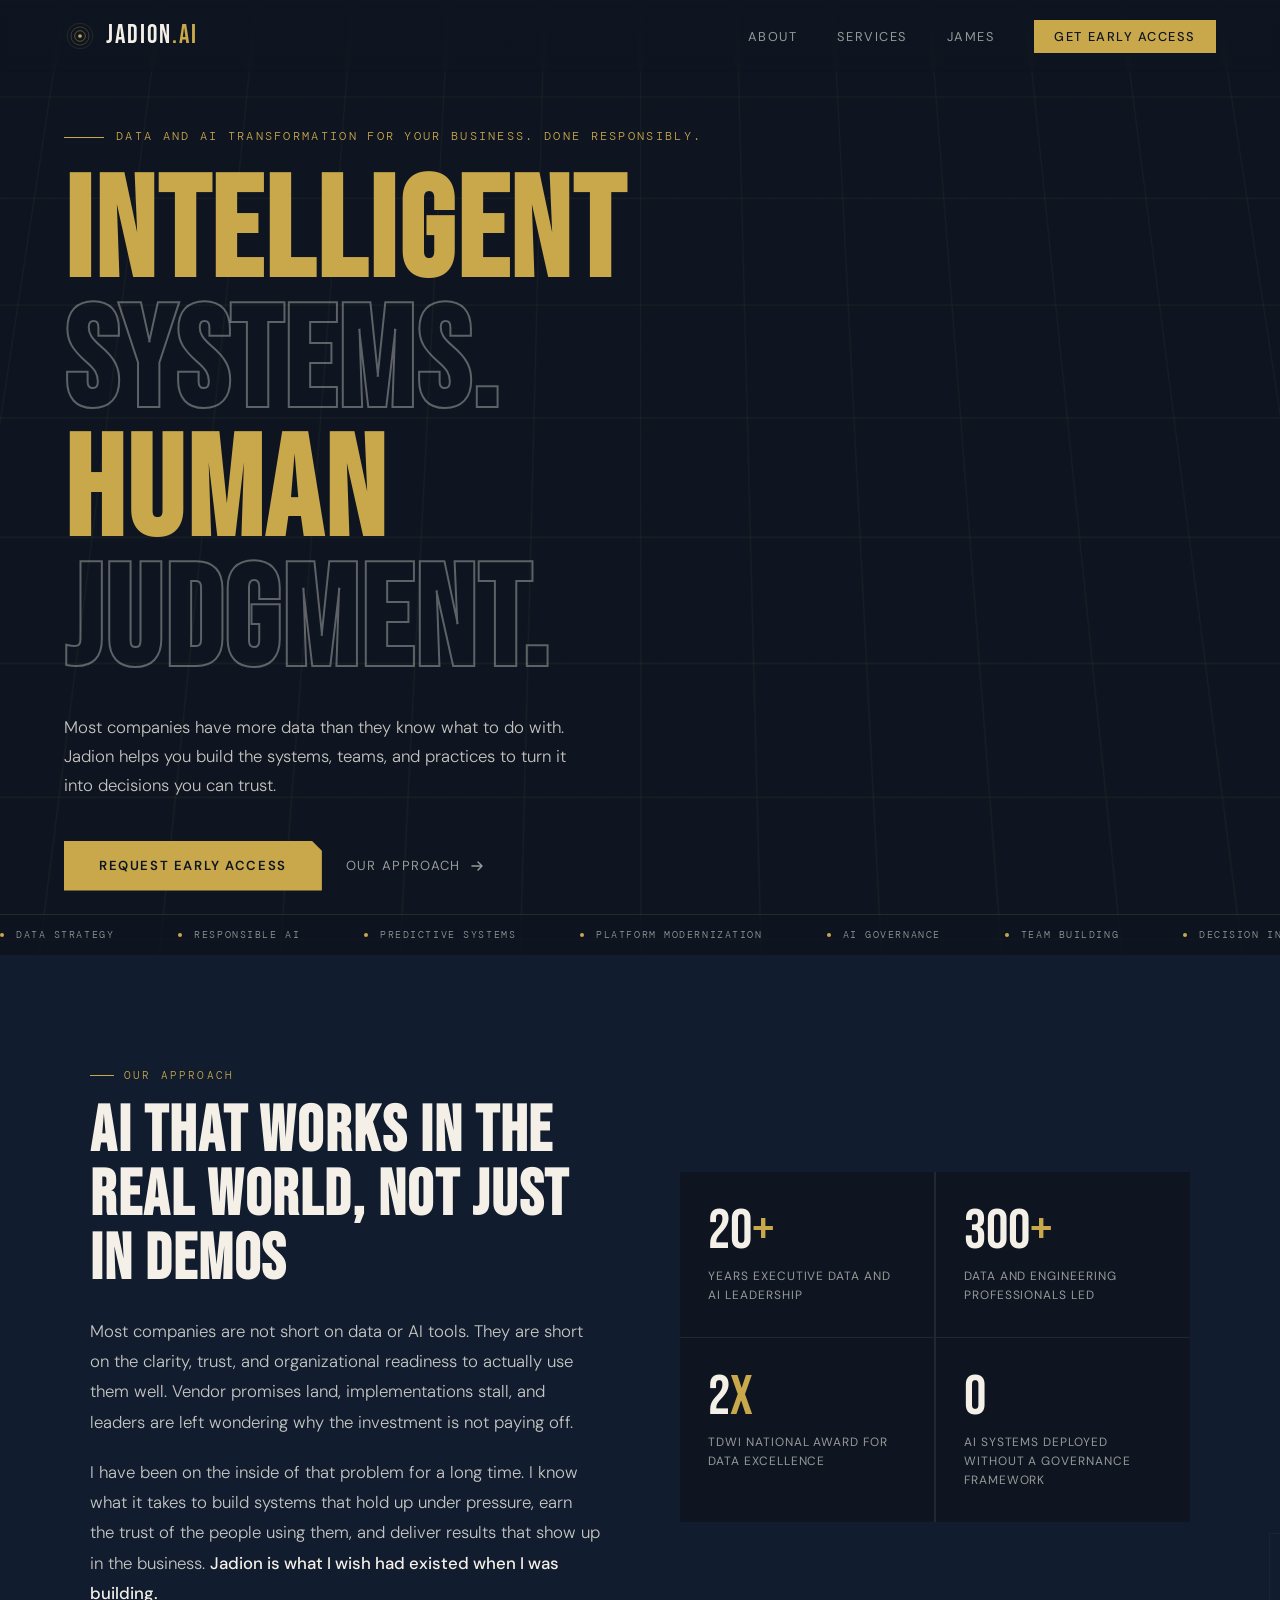
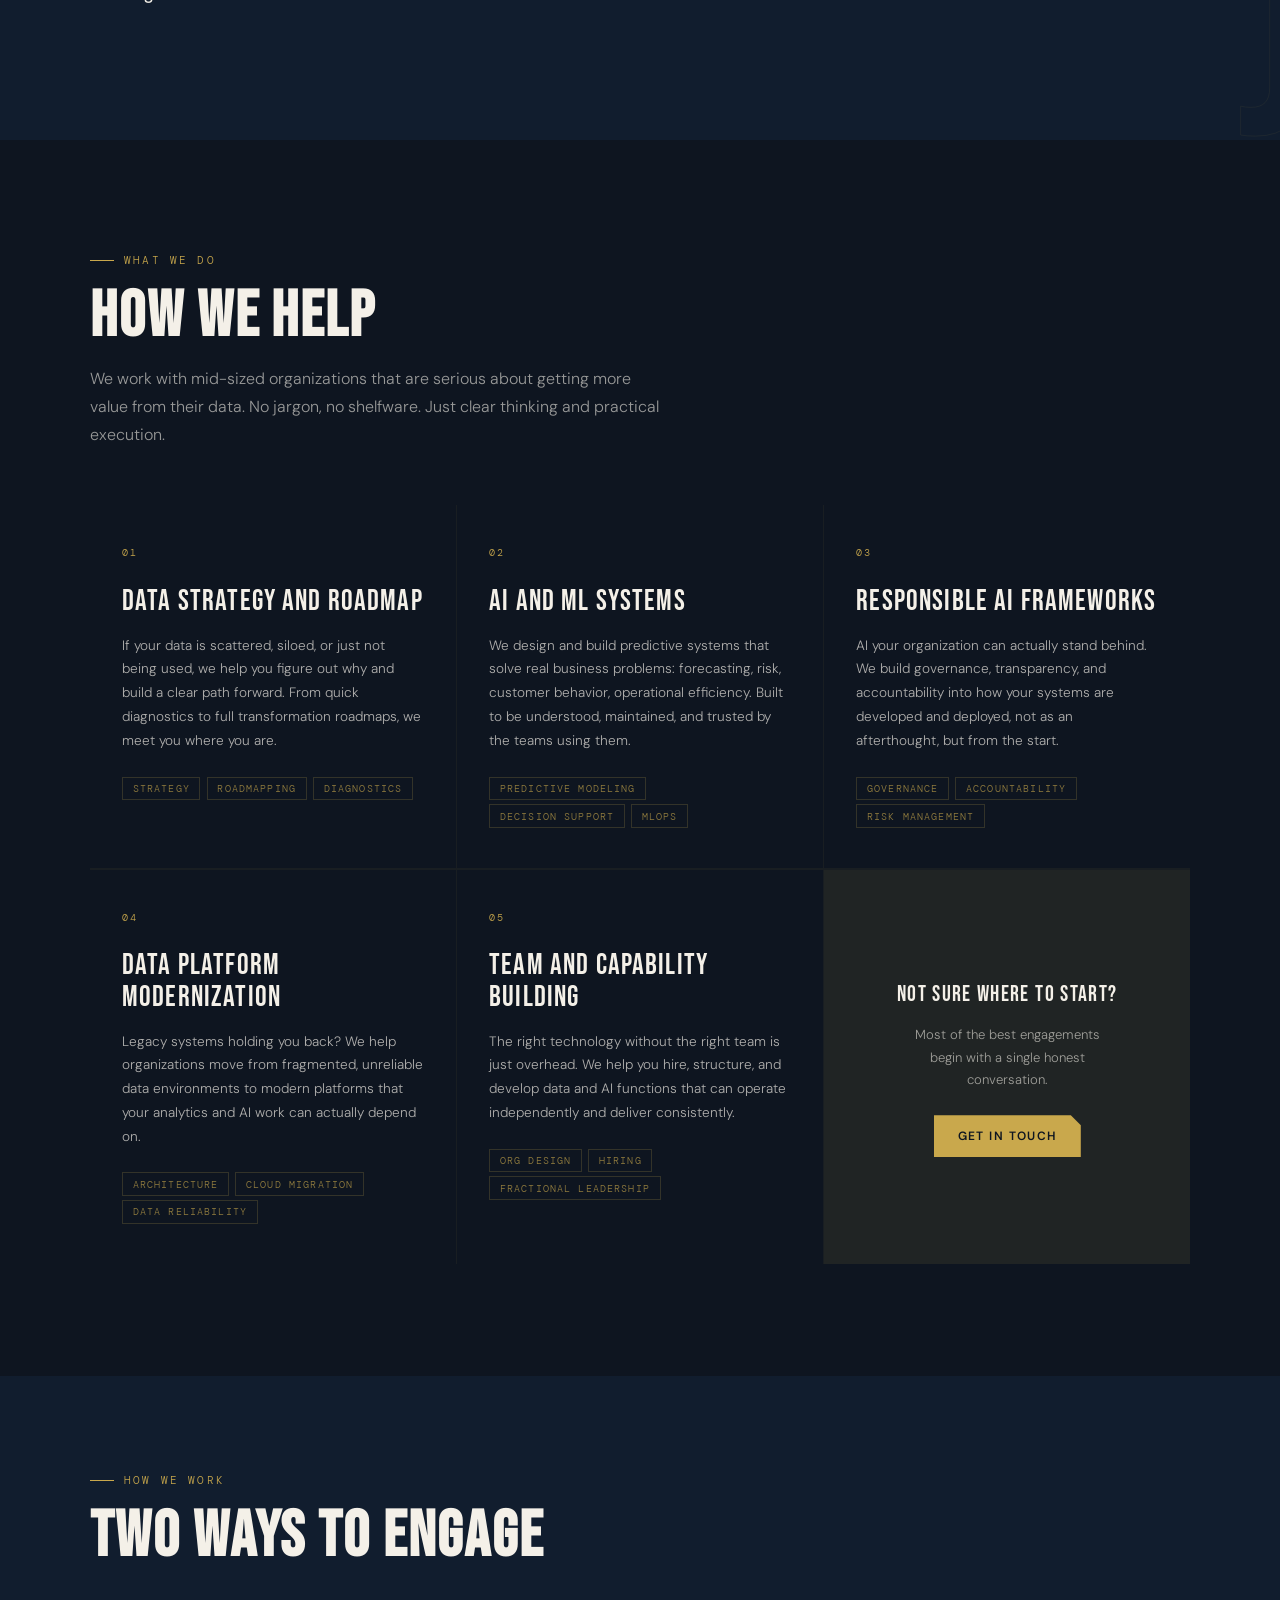
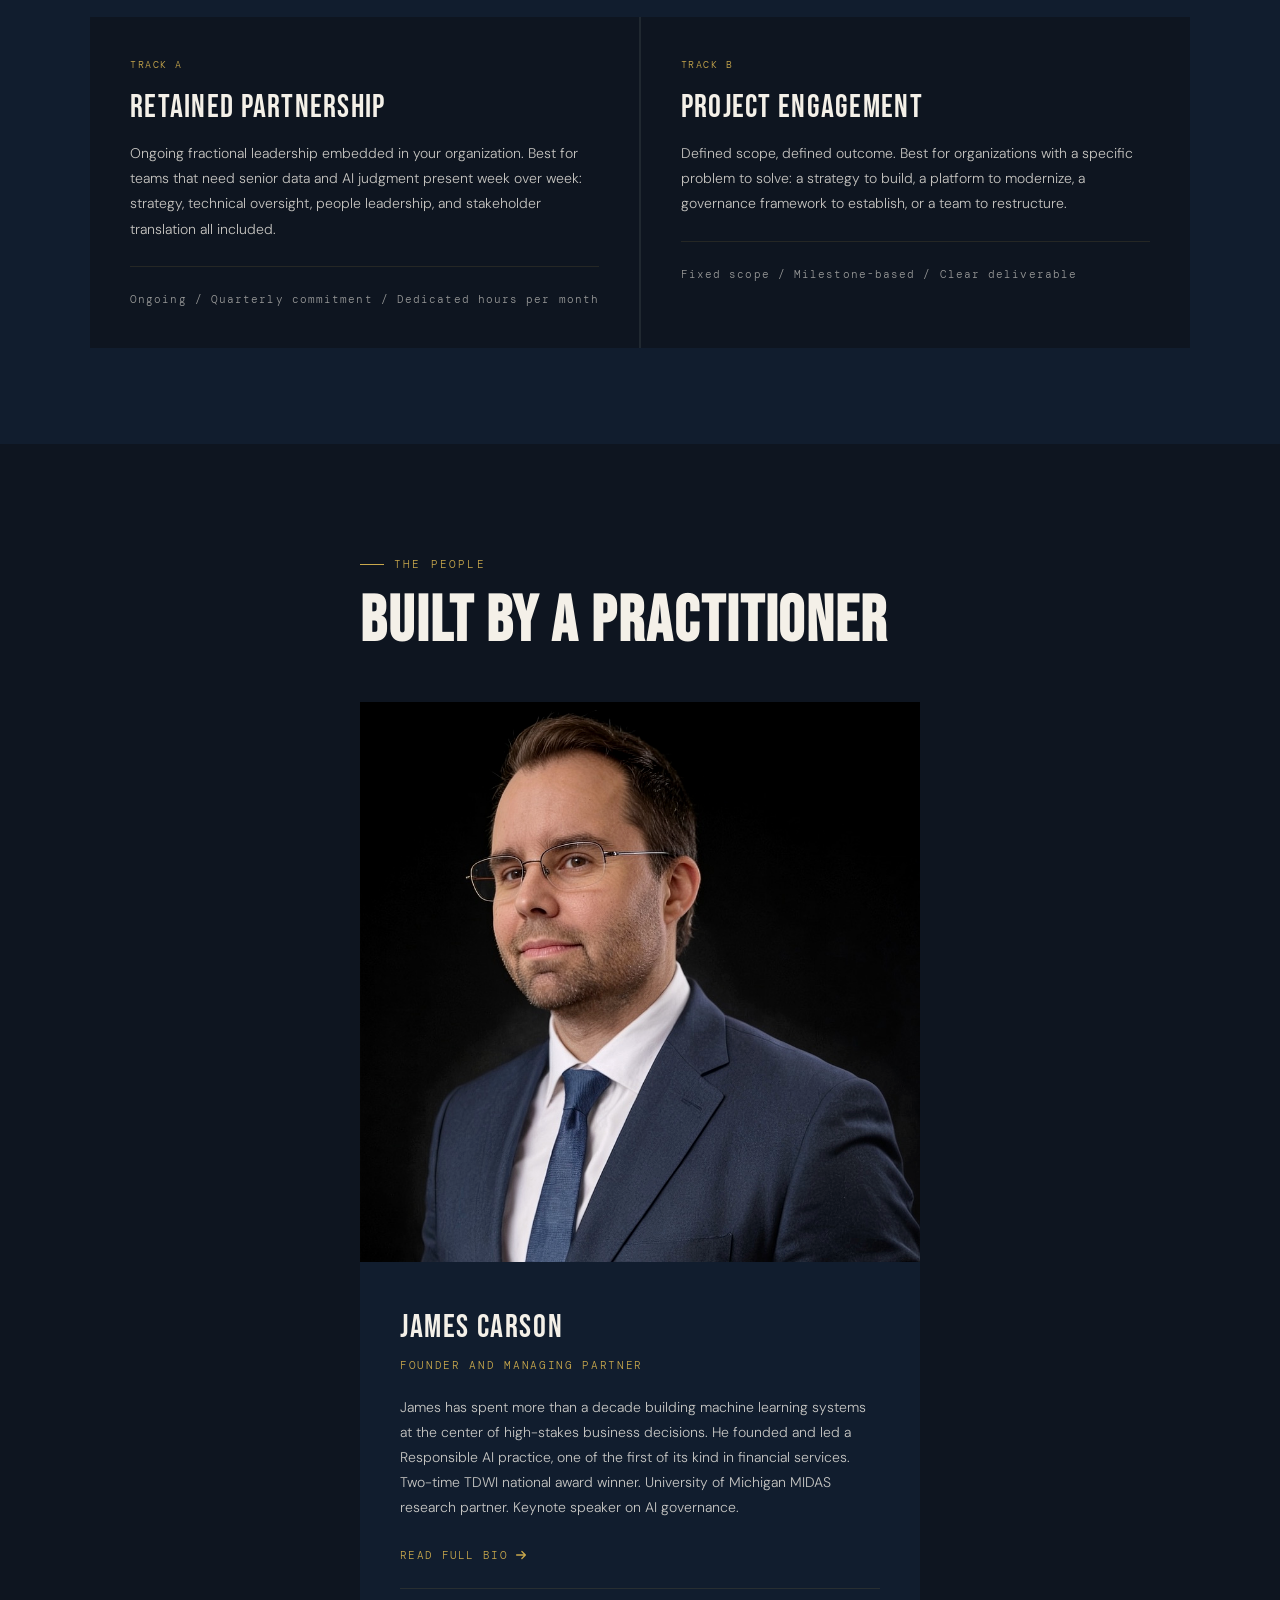
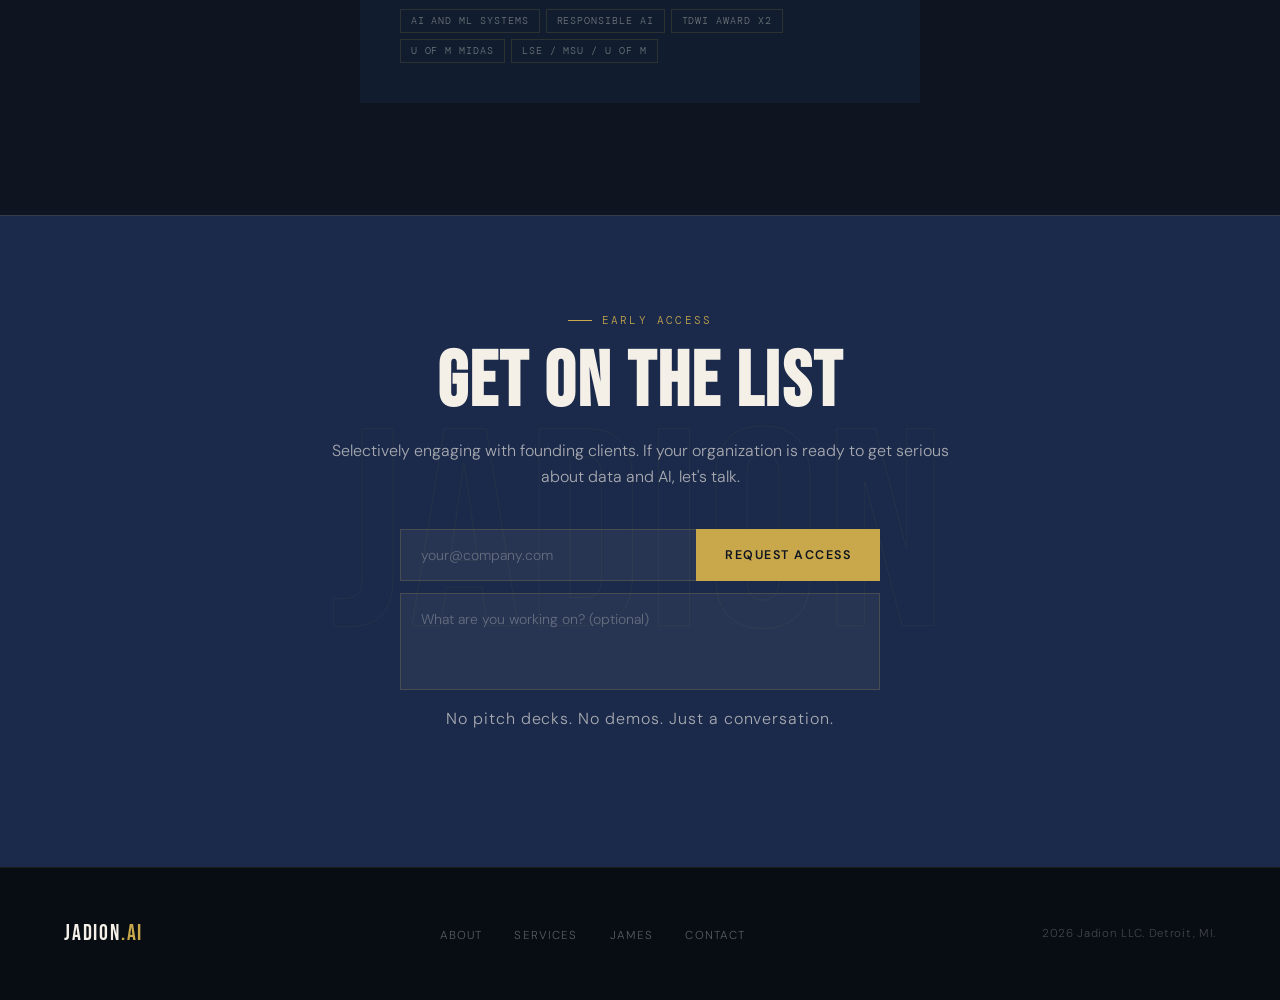
==== commit 2beaad59: "INTELLIGENT gold" ====
--- a/index.html
+++ b/index.html
@@ -217,7 +217,7 @@
   <div class="hero-content">
     <div class="hero-eyebrow"><span class="eyebrow-line"></span><span>Data and AI transformation for your business. Done responsibly.</span></div>
     <h1 class="hero-headline">
-      <span class="solid">INTELLIGENT</span><br>
+      <span style="color:#C9A84C;">INTELLIGENT</span>
       <span class="outline">SYSTEMS.</span><br>
       <span class="accent">HUMAN</span><br>
       <span class="outline-accent">JUDGMENT.</span>
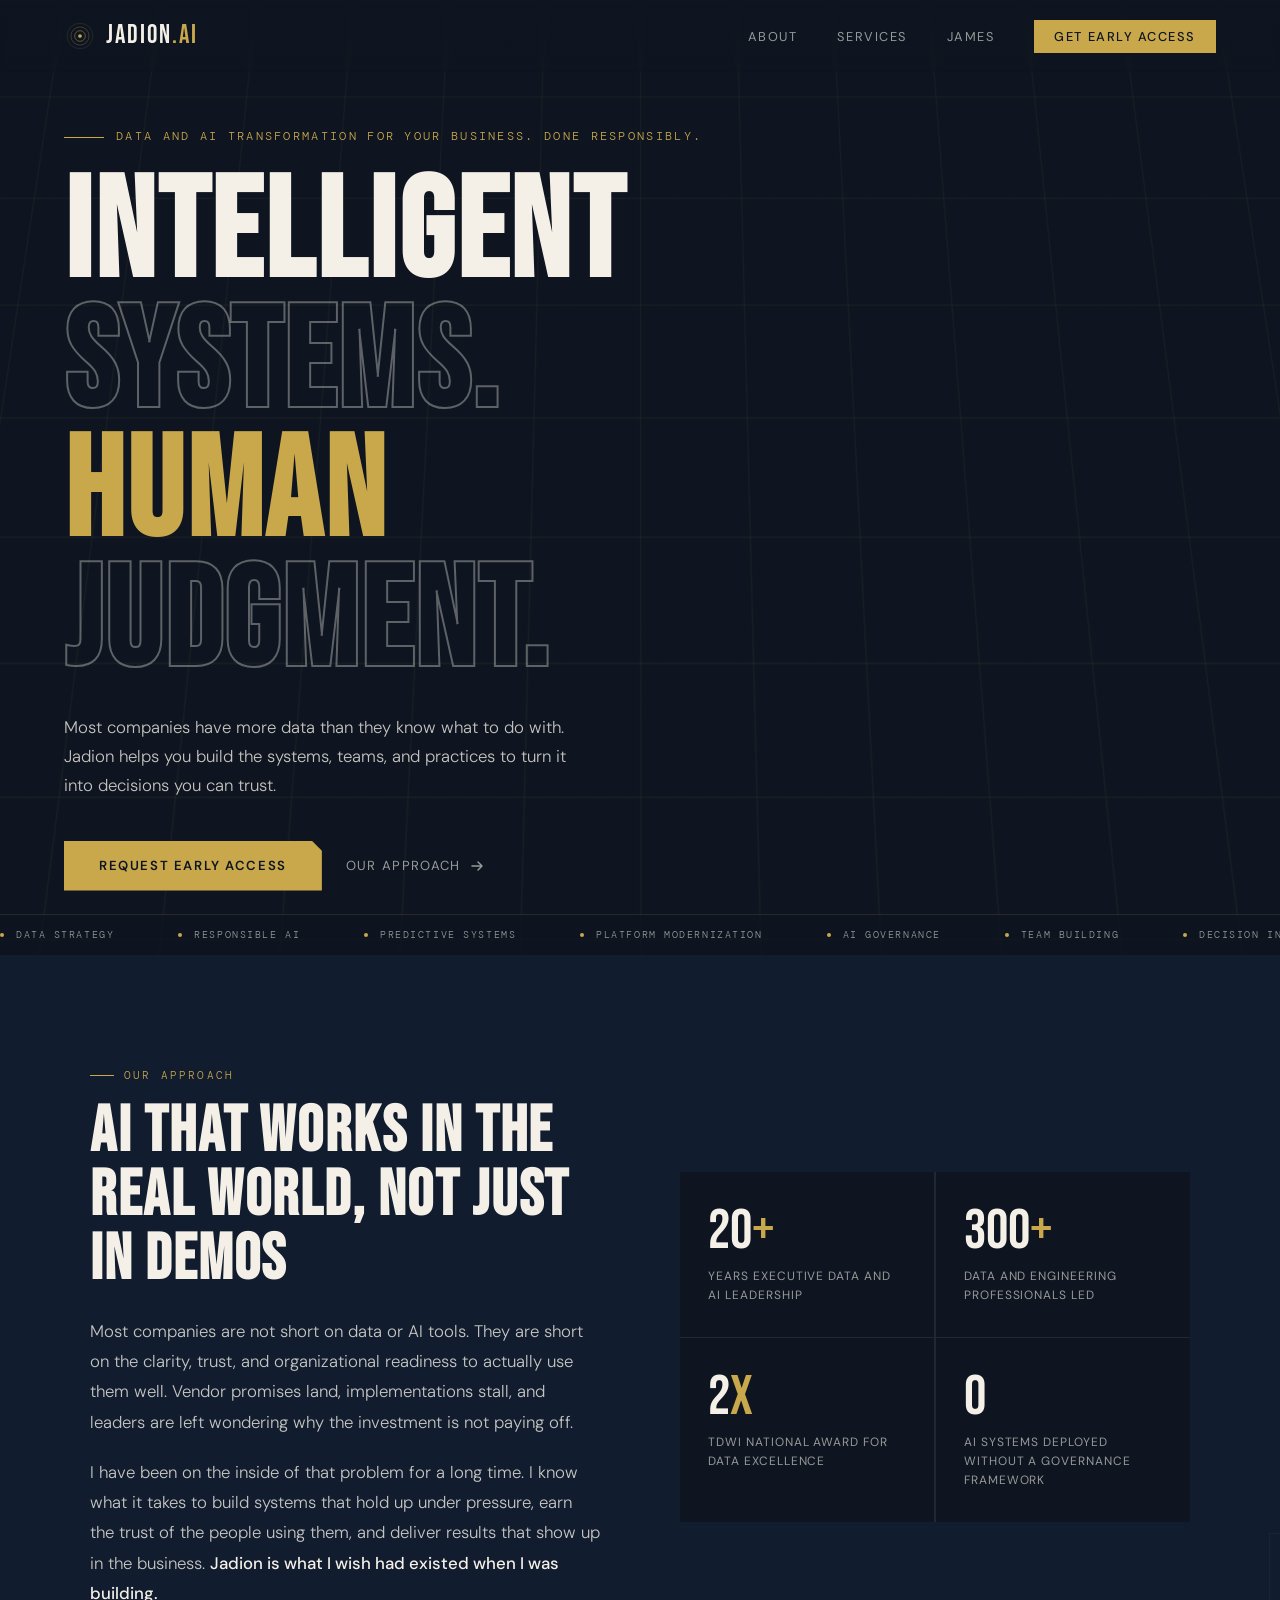
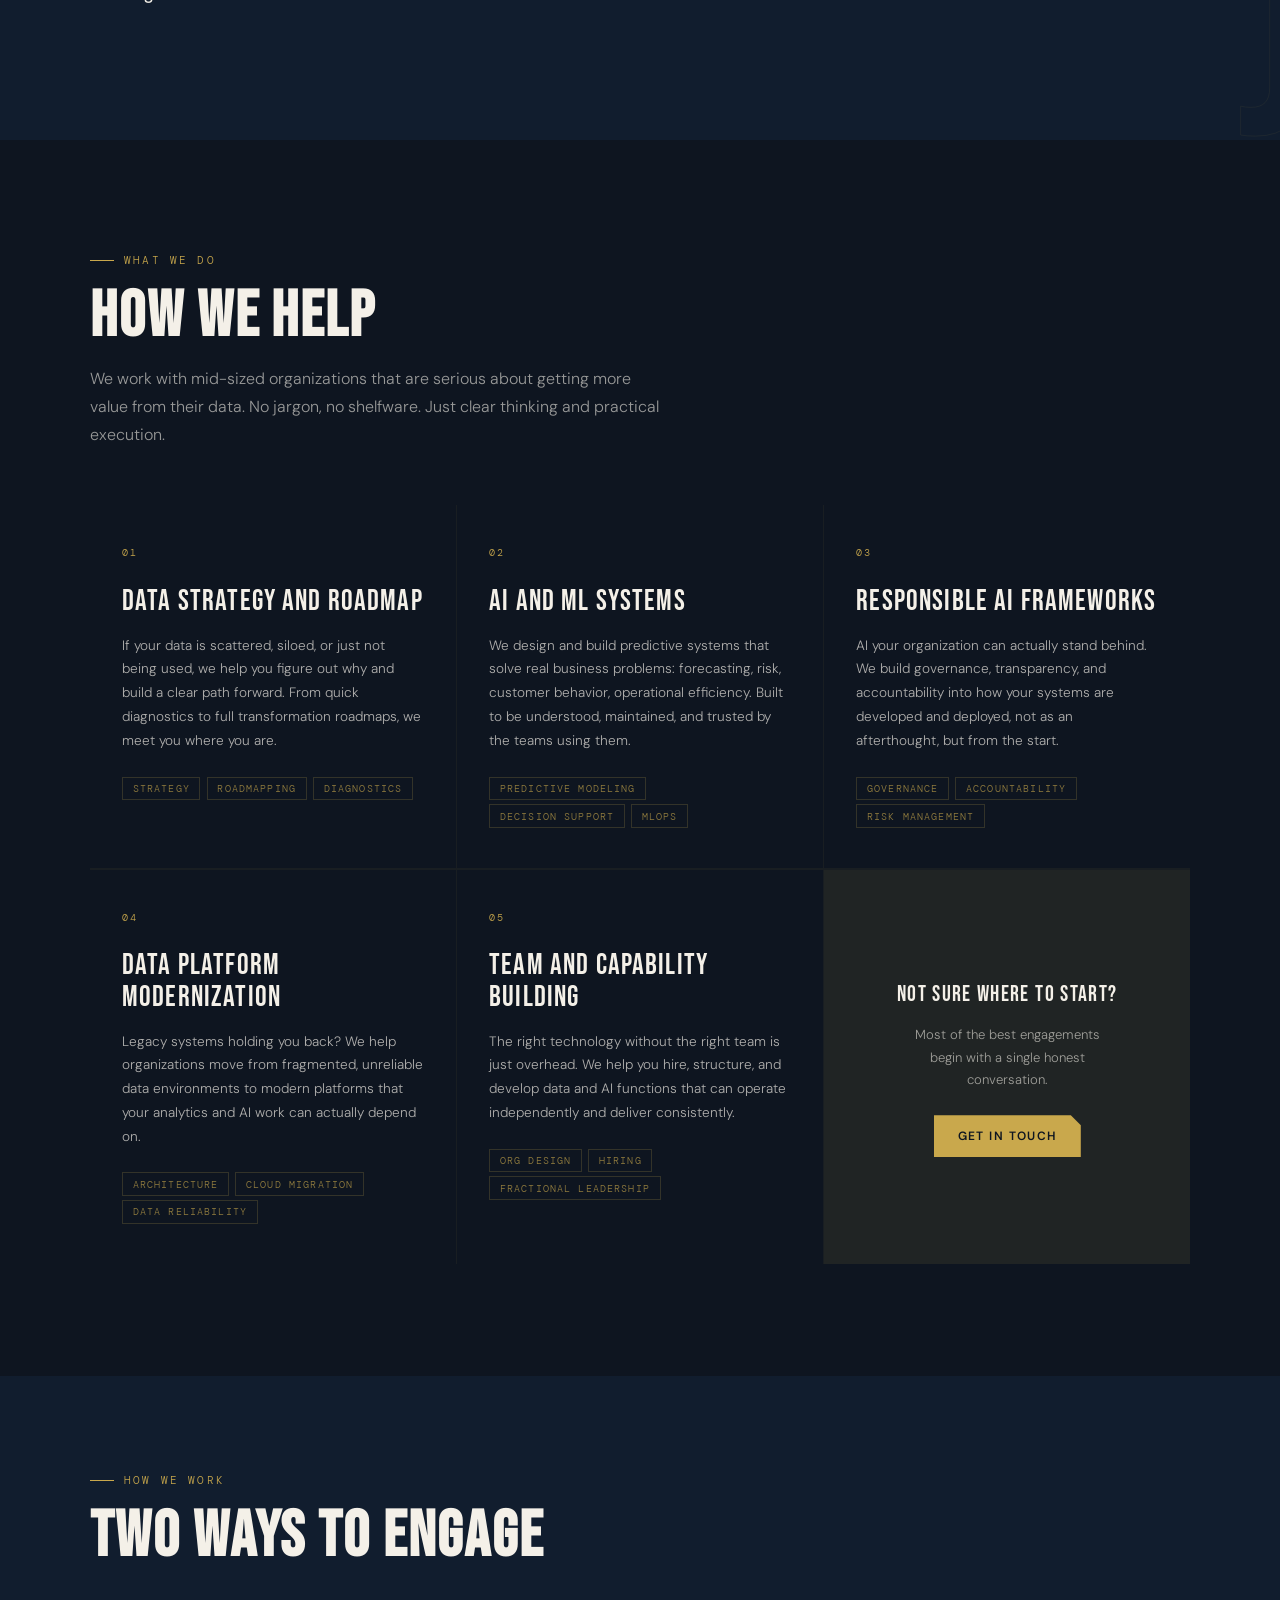
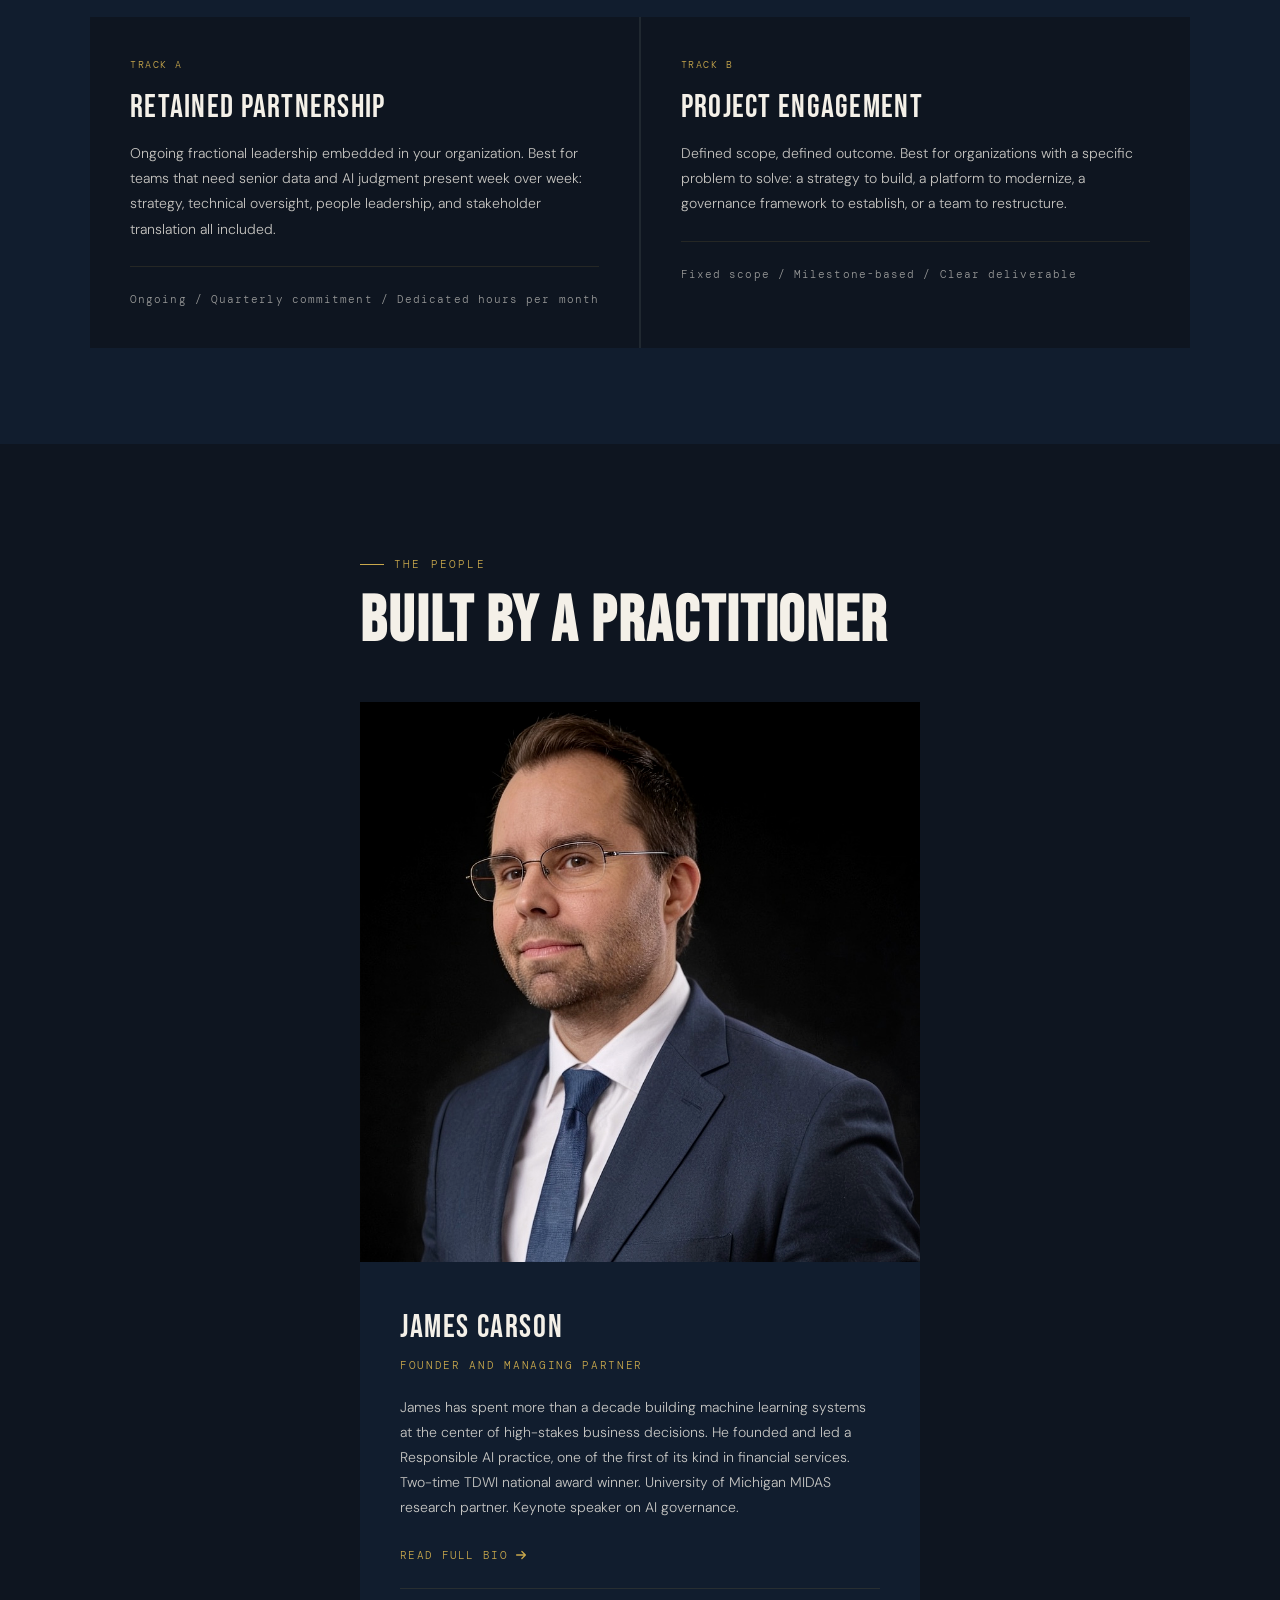
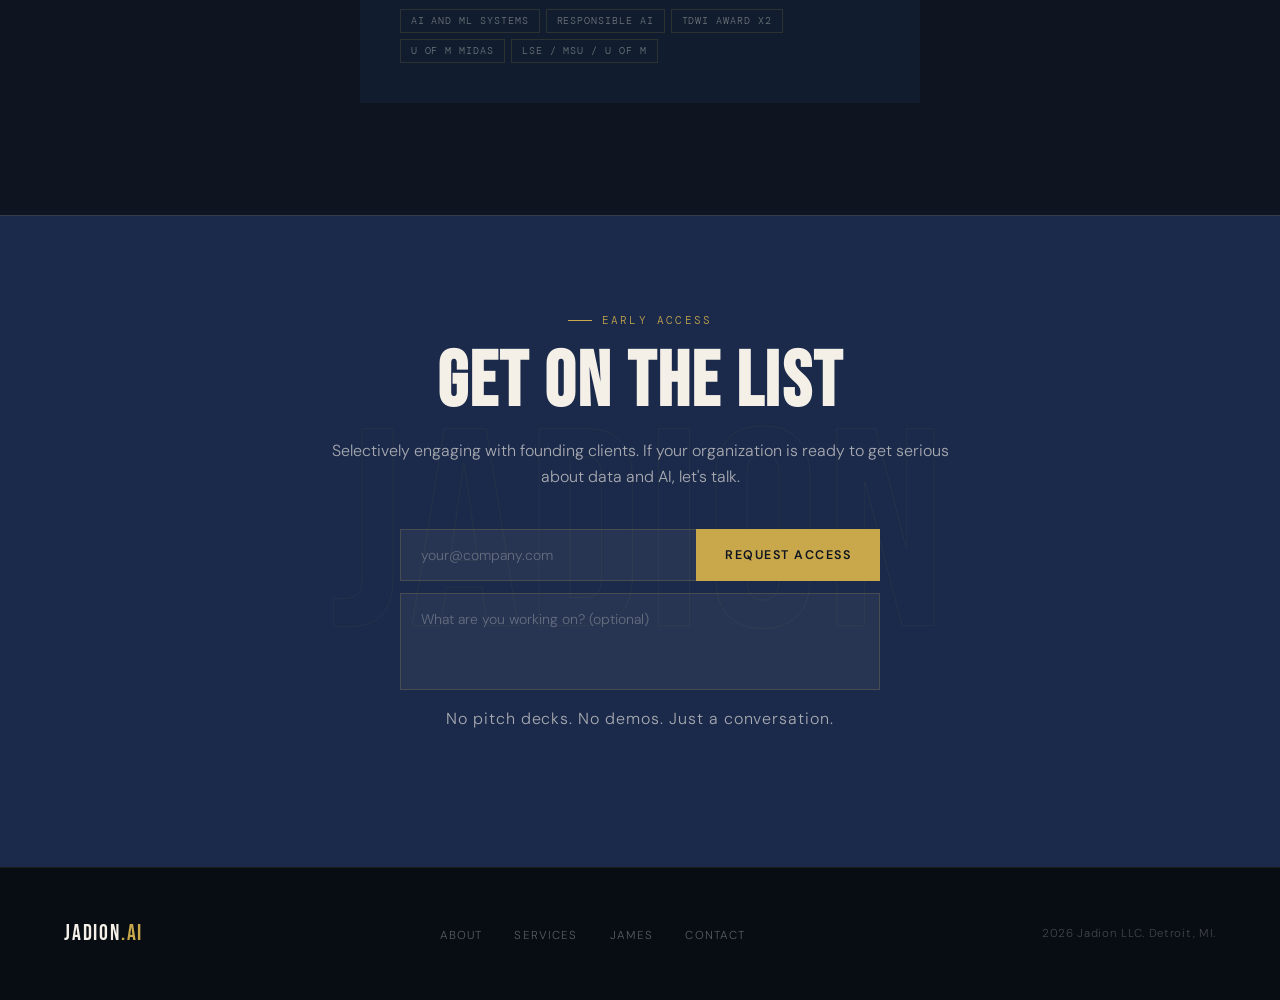
==== commit 30dd64cf: "INTELLIGENT WHITE AGAIN" ====
--- a/index.html
+++ b/index.html
@@ -217,7 +217,7 @@
   <div class="hero-content">
     <div class="hero-eyebrow"><span class="eyebrow-line"></span><span>Data and AI transformation for your business. Done responsibly.</span></div>
     <h1 class="hero-headline">
-      <span style="color:#C9A84C;">INTELLIGENT</span>
+      <span class="solid">INTELLIGENT</span><br>
       <span class="outline">SYSTEMS.</span><br>
       <span class="accent">HUMAN</span><br>
       <span class="outline-accent">JUDGMENT.</span>
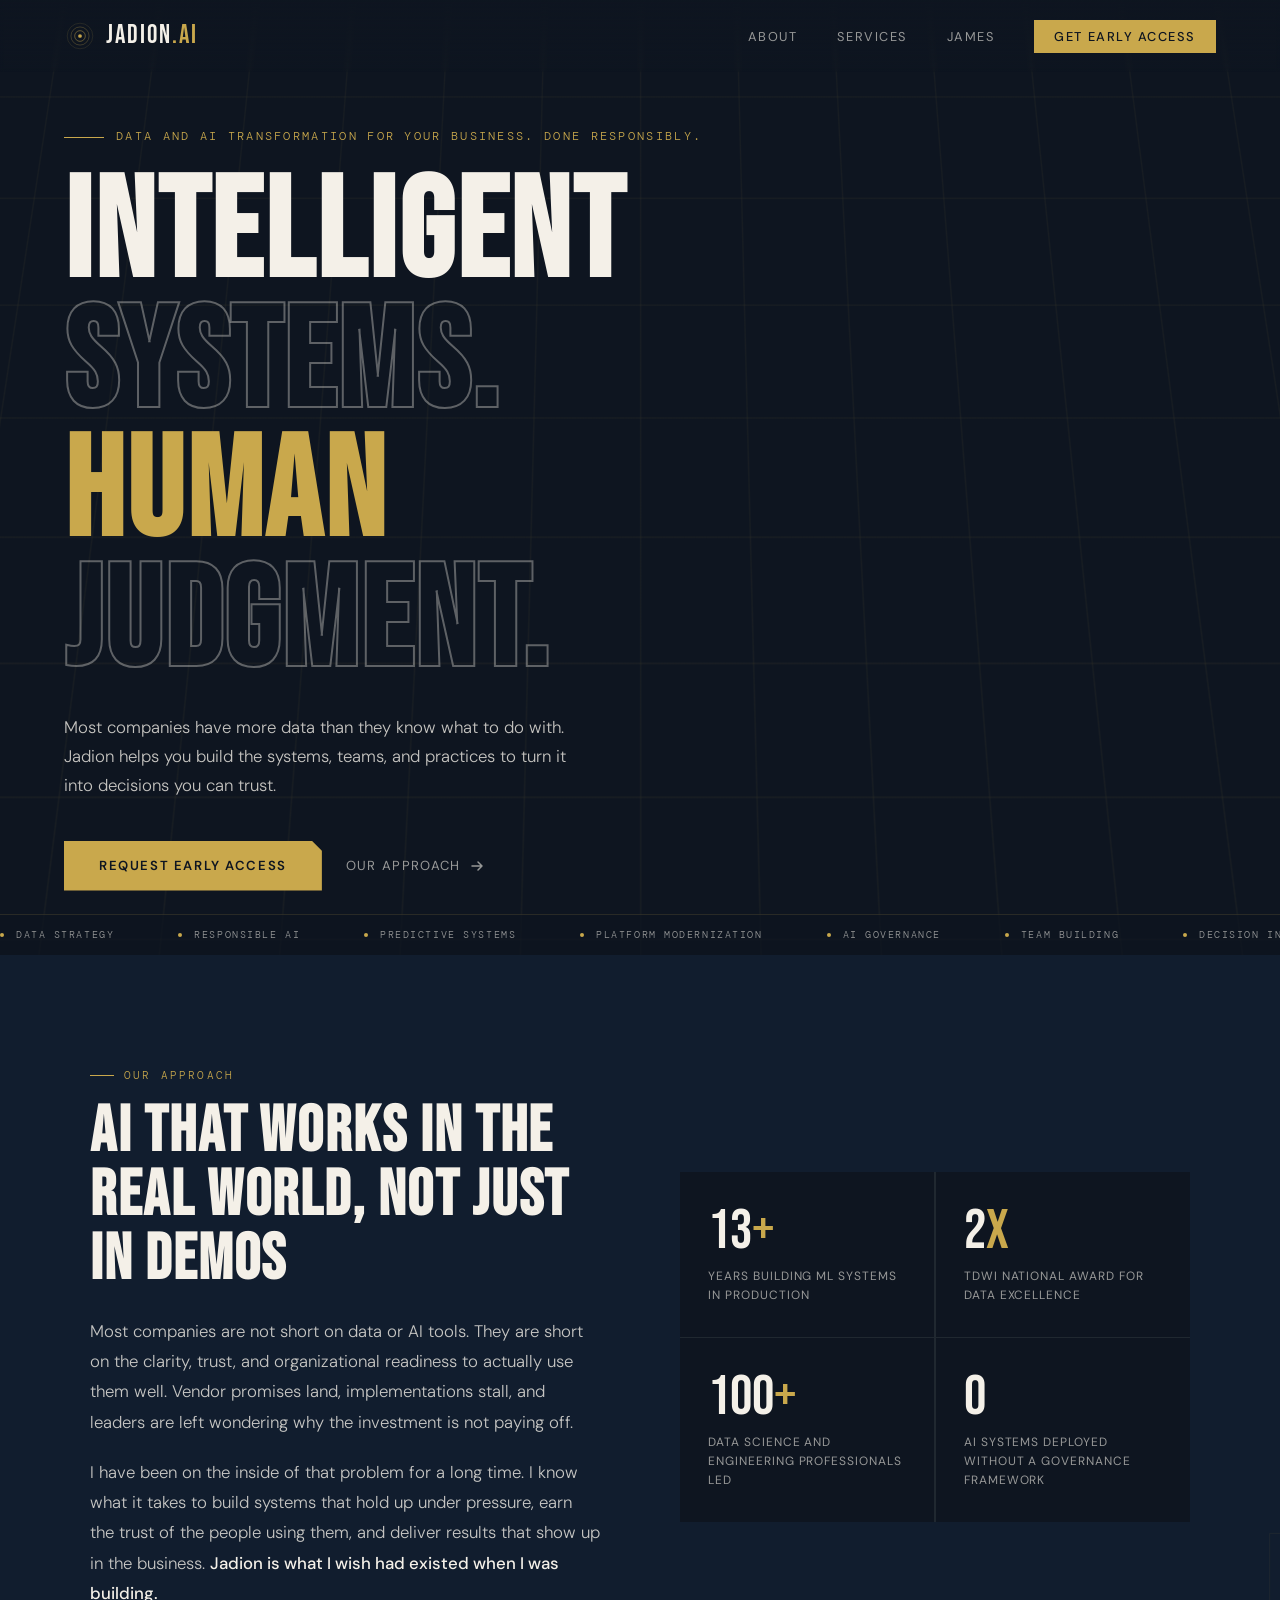
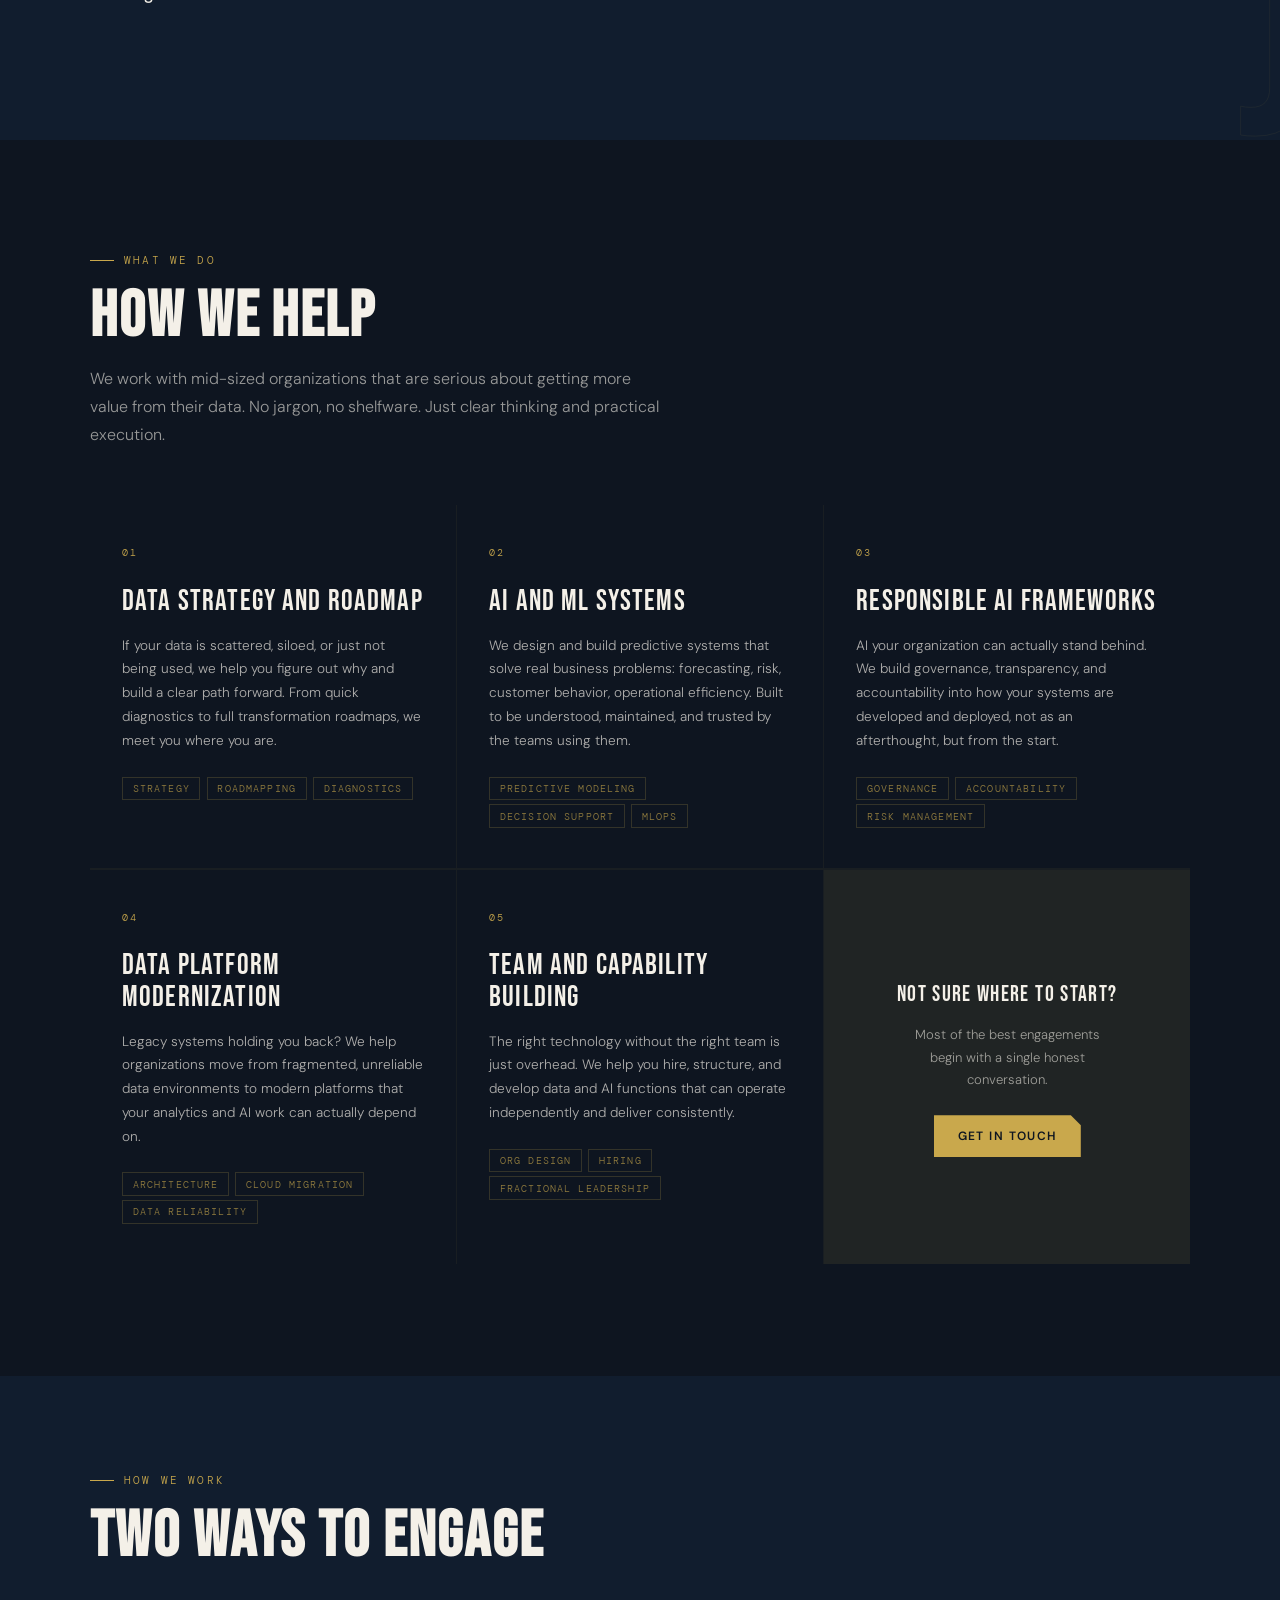
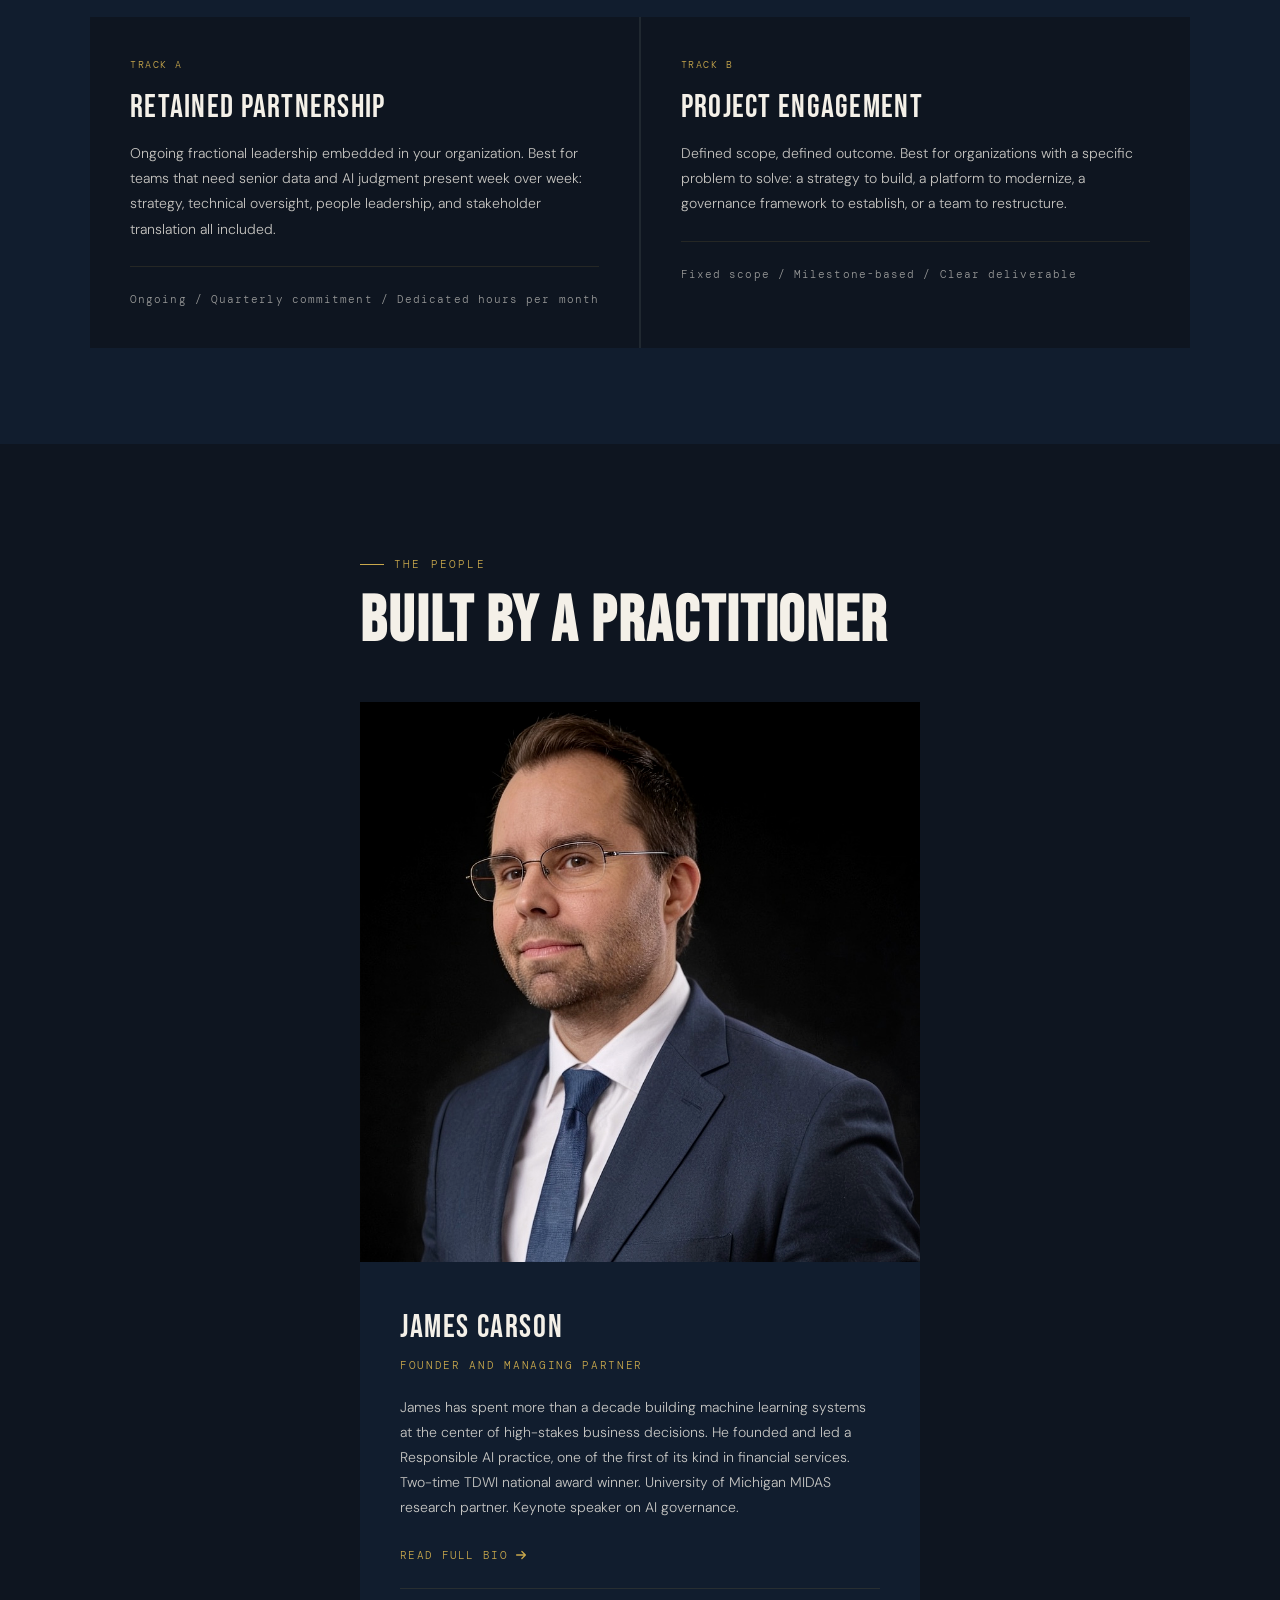
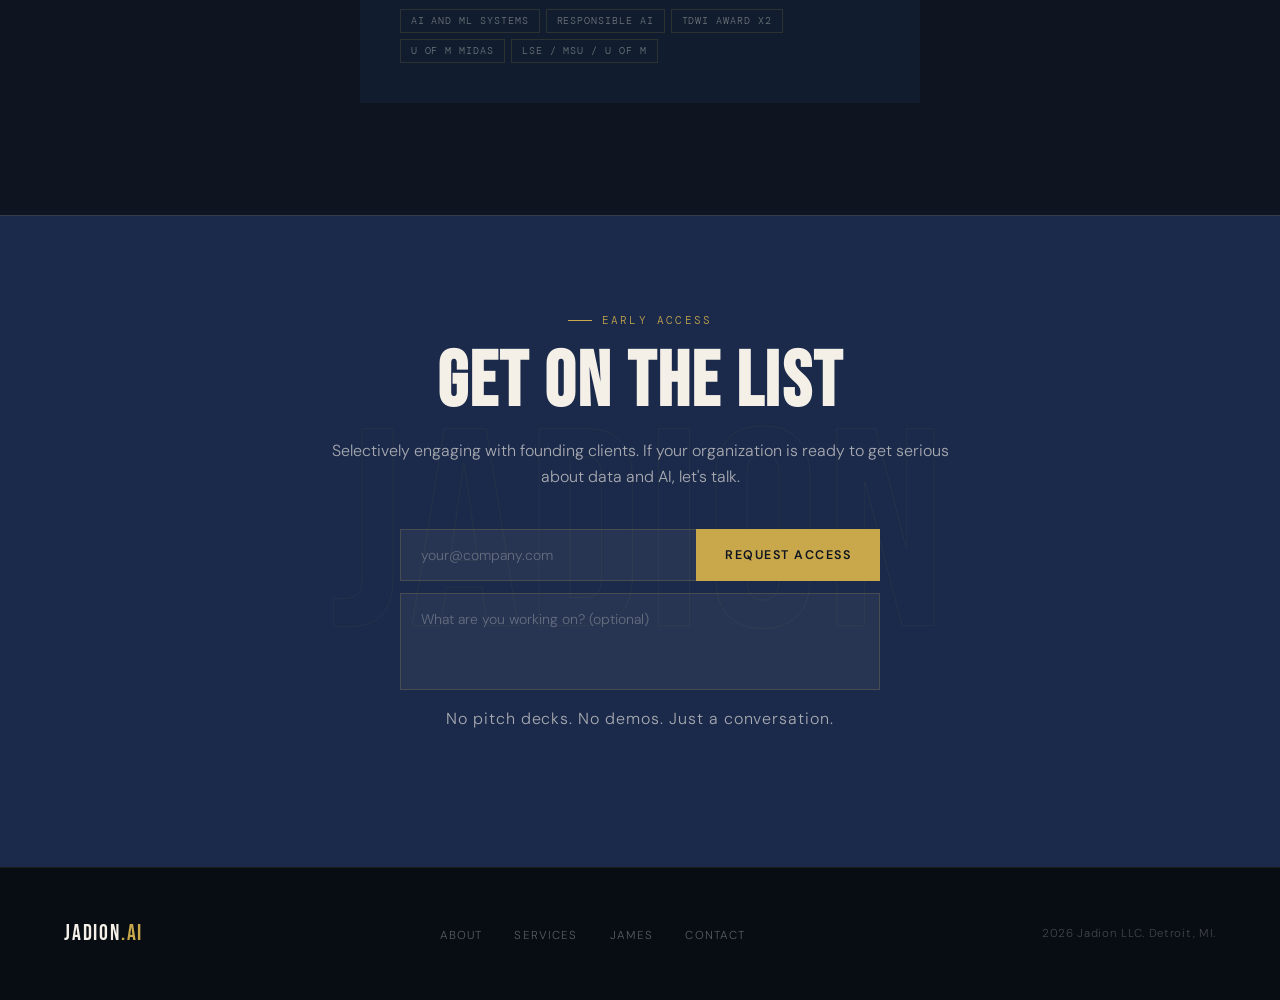
==== commit 601cfff2: "Update stats to solo founder numbers" ====
--- a/index.html
+++ b/index.html
@@ -259,10 +259,10 @@
       <p>I have been on the inside of that problem for a long time. I know what it takes to build systems that hold up under pressure, earn the trust of the people using them, and deliver results that show up in the business. <strong>Jadion is what I wish had existed when I was building.</strong></p>
     </div>
     <div class="thesis-stat-grid reveal reveal-delay-2">
-      <div class="stat-box"><div class="stat-number">20<span>+</span></div><div class="stat-label">Years Executive Data and AI Leadership</div></div>
-      <div class="stat-box"><div class="stat-number">300<span>+</span></div><div class="stat-label">Data and Engineering Professionals Led</div></div>
-      <div class="stat-box"><div class="stat-number">2<span>x</span></div><div class="stat-label">TDWI National Award for Data Excellence</div></div>
-      <div class="stat-box"><div class="stat-number">0</div><div class="stat-label">AI Systems Deployed Without a Governance Framework</div></div>
+    <div class="stat-box"><div class="stat-number">13<span>+</span></div><div class="stat-label">Years Building ML Systems in Production</div></div>
+    <div class="stat-box"><div class="stat-number">2<span>x</span></div><div class="stat-label">TDWI National Award for Data Excellence</div></div>
+    <div class="stat-box"><div class="stat-number">100<span>+</span></div><div class="stat-label">Data Science and Engineering Professionals Led</div></div>
+    <div class="stat-box"><div class="stat-number">0</div><div class="stat-label">AI Systems Deployed Without a Governance Framework</div></div>
     </div>
   </div>
   <div class="thesis-number" aria-hidden="true">J</div>
